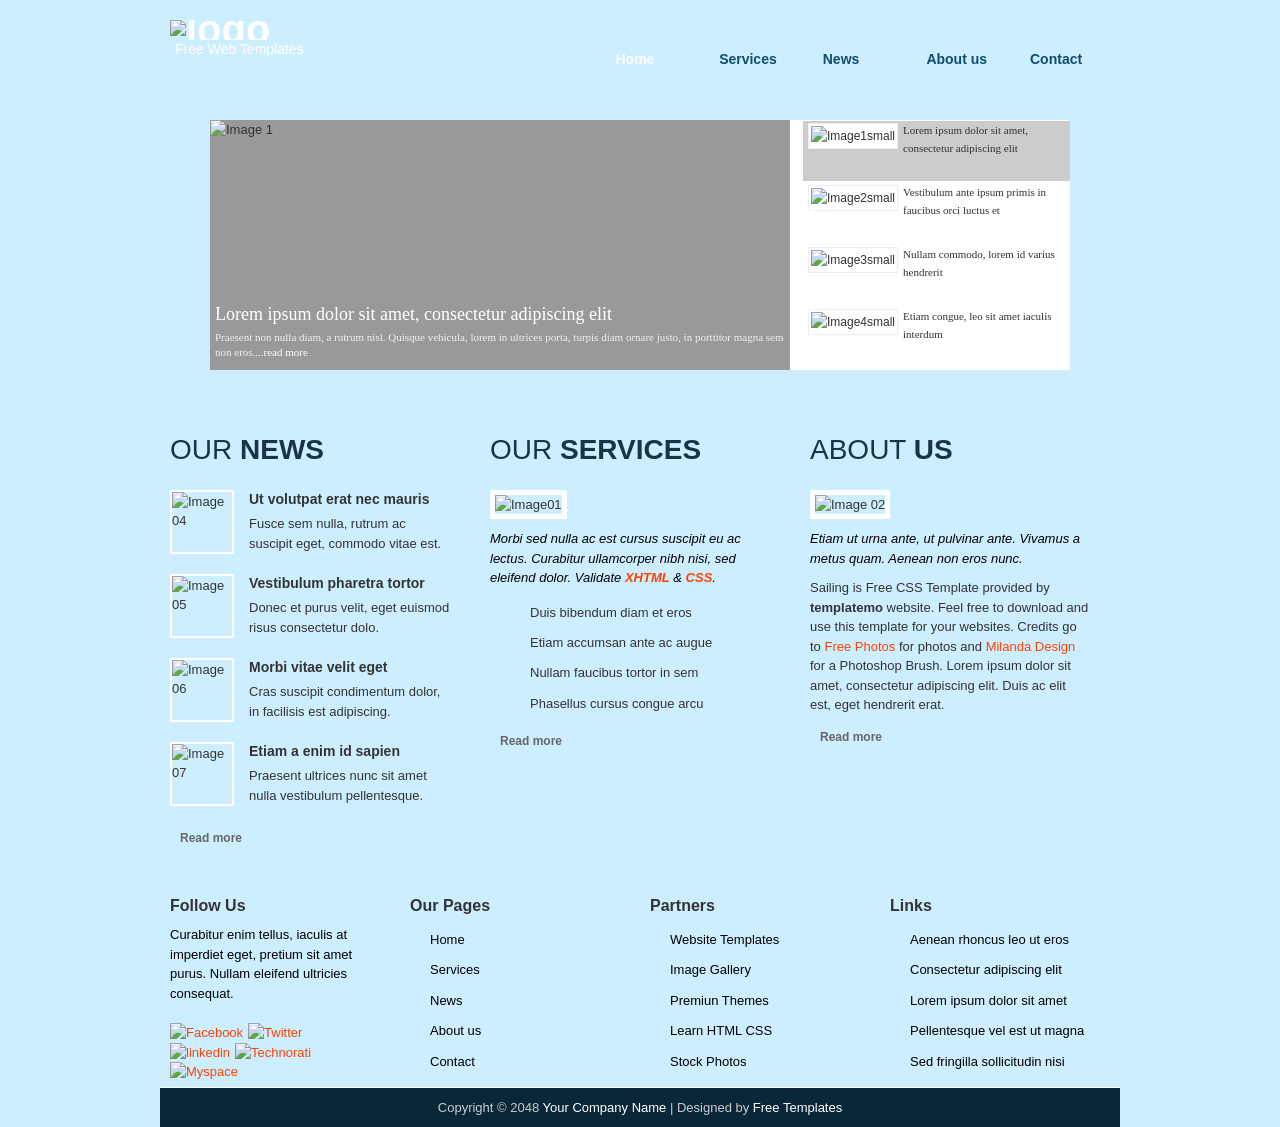
==== index.html @ 41f25315 "Fix HTML encoding issues in index.html" ====
﻿<!DOCTYPE html PUBLIC "-//W3C//DTD XHTML 1.0 Transitional//EN" "http://www.w3.org/TR/xhtml1/DTD/xhtml1-transitional.dtd">
<html xmlns="http://www.w3.org/1999/xhtml">
<head>
<meta http-equiv="Content-Type" content="text/html; charset=utf-8" />
<title>Web Buatan Maha</title>
<meta name="keywords" content="" />
<meta name="description" content="" />
<!-- templatemo 322 sailing -->
<!-- 
Sailing Template
http://www.templatemo.com/preview/templatemo_322_sailing
-->
<link href="templatemo_style.css" rel="stylesheet" type="text/css" />

<link rel="stylesheet" type="text/css" href="content_slider_style.css" />
<script type="text/javascript" src="js/jquery.1.3.2.min.js" ></script>
<script type="text/javascript" src="js/jquery-ui.min.js" ></script>
<script type="text/javascript">
	$(document).ready(function(){
		$("#featured > ul").tabs({fx:{opacity: "toggle"}}).tabs("rotate", 5000, true);
	});
</script>

</head>
<body>

<div id="templatemo_wrapper_outer">

<div id="templatemo_wrapper">
	
    <div id="templatemo_header">

    	<div id="site_title">
            <h1><a href="#"><img src="images/templatemo_logo.png" alt="logo" /><span>Free Web Templates</span></a></h1>
        </div> <!-- end of site_title -->
        
        <div id="templatemo_menu">
            <ul>
                <li><a href="index.html" class="current">Home</a></li>
                <li><a href="services.html">Services</a></li>
                <li><a href="news.html">News</a></li>
                <li><a href="about.html">About us</a></li>
                <li><a href="contact.html">Contact</a></li>
            </ul>    	
        </div> <!-- end of templatemo_menu -->

    </div> <!-- end of templatemo_header -->
    
    <div id="templatemo_slider">
    
		<div id="featured" >
			<ul class="ui-tabs-nav">
				<li class="ui-tabs-nav-item ui-tabs-selected" id="nav-fragment-1"><a href="#fragment-1"><img src="images/content_slider/image1-small.jpg" alt="Image1small" /><span>Lorem ipsum dolor sit amet, consectetur adipiscing elit</span></a></li>
				<li class="ui-tabs-nav-item" id="nav-fragment-2"><a href="#fragment-2"><img src="images/content_slider/image2-small.jpg" alt="Image2small" /><span> Vestibulum ante ipsum primis in faucibus orci luctus et</span></a></li>
				<li class="ui-tabs-nav-item" id="nav-fragment-3"><a href="#fragment-3"><img src="images/content_slider/image3-small.jpg" alt="Image3small" /><span>Nullam commodo, lorem id varius hendrerit</span></a></li>
				<li class="ui-tabs-nav-item" id="nav-fragment-4"><a href="#fragment-4"><img src="images/content_slider/image4-small.jpg" alt="Image4small" /><span>Etiam congue, leo sit amet iaculis interdum</span></a></li>
			</ul>

			<!-- First Content -->
			<div id="fragment-1" class="ui-tabs-panel" style="">
				<img src="images/content_slider/image1.jpg" alt="Image 1" />
				<div class="info" >
					<h2><a href="#" >Lorem ipsum dolor sit amet, consectetur adipiscing elit</a></h2>
					<p>Praesent non nulla diam, a rutrum nisl. Quisque vehicula, lorem in ultrices porta, turpis diam ornare justo, in porttitor magna sem non eros....<a href="#" >read more</a></p>
				</div>
			</div>

			<!-- Second Content -->
			<div id="fragment-2" class="ui-tabs-panel ui-tabs-hide" style="">
				<img src="images/content_slider/image2.jpg" alt="Image 2" />
				<div class="info" >
					<h2><a href="#" >Vestibulum ante ipsum primis in faucibus orci luctus et</a></h2>
					<p>Vestibulum leo quam, accumsan nec porttitor a, euismod ac tortor. Sed ipsum lorem, sagittis non egestas id, suscipit....<a href="#" >read more</a></p>
				</div>
			</div>

			<!-- Third Content -->
			<div id="fragment-3" class="ui-tabs-panel ui-tabs-hide" style="">
				<img src="images/content_slider/image3.jpg" alt="Image 3" />
				<div class="info" >
					<h2><a href="#" >Nullam commodo, lorem id varius hendrerit</a></h2>
					<p>Nulla arcu turpis, ultricies a tempor at, vehicula consequat mi. Vivamus venenatis dui eget lacus adipiscing ornare. Praesent ultrices molestie nulla at semper. Morbi turpis lacus....<a href="#" >read more</a></p>
				</div>
			</div>

			<!-- Fourth Content -->
			<div id="fragment-4" class="ui-tabs-panel ui-tabs-hide" style="">
				<img src="images/content_slider/image4.jpg" alt="Image 4" />
				<div class="info" >
					<h2><a href="#" >Etiam congue, leo sit amet iaculis interdum</a></h2>
					<p>Quisque sed orci ut lacus viverra interdum ornare sed est. Donec porta, erat eu pretium luctus, leo augue sodales....<a href="#" >read more</a></p>
				</div>
			</div>
    
		</div>
	</div> <!-- end of templatemo_slider -->
    
    <div id="templatemo_content">
    	
        <div class="col_w300">
		
        	<h2>OUR <span>NEWS</span></h2>
            <div class="sb_news_box"><img src="images/templatemo_image_04.jpg" alt="Image 04" />
    			<h6><a href="#">Ut volutpat erat nec mauris</a></h6>
                
                Fusce sem nulla, rutrum ac suscipit eget, commodo vitae est.
              <div class="cleaner"></div>
            </div>
			
            <div class="sb_news_box">
            <img src="images/templatemo_image_05.jpg" alt="Image 05" />
                <h6><a href="#">Vestibulum pharetra tortor</a></h6>
                 Donec et purus velit, eget euismod risus consectetur dolo.
                <div class="cleaner"></div>
            </div>
			
            <div class="sb_news_box">
       	    <img src="images/templatemo_image_06.jpg" alt="Image 06" />
                <h6><a href="#">Morbi vitae velit eget</a></h6>
                Cras suscipit condimentum dolor, in facilisis est adipiscing.
                <div class="cleaner"></div>
            </div>
			
            <div class="sb_news_box">
       	    <img src="images/templatemo_image_07.jpg" alt="Image 07" />
                <h6><a href="#">Etiam a enim id sapien</a></h6>
                Praesent ultrices nunc sit amet nulla vestibulum pellentesque.
                <div class="cleaner"></div>
            </div>
            
            <div class="btn_more"><a href="news.html">Read more</a></div>	
        </div>
        
        <div class="col_w300">
            <h2>OUR <span>SERVICES</span></h2>
            <div class="image_wrapper"><img width="240" height="110" src="images/templatemo_image_01.jpg" alt="Image01" /></div>
            <p><em>Morbi sed nulla ac est cursus suscipit eu ac lectus. Curabitur  ullamcorper nibh nisi, sed eleifend dolor. Validate <a href="http://validator.w3.org/check?uri=referer" rel="nofollow"><strong>XHTML</strong></a> &amp; <a href="http://jigsaw.w3.org/css-validator/check/referer" rel="nofollow"><strong>CSS</strong></a>.</em></p>
                        
            <ul class="tmo_list">
                <li>Duis bibendum diam et eros</li>
                <li>Etiam accumsan ante ac augue</li>
                <li>Nullam faucibus tortor in sem</li>
                <li>Phasellus cursus congue arcu</li>                        
            </ul>
            <div class="cleaner"></div>
            <div class="btn_more"><a href="services.html">Read more</a></div>
        </div>
        
        <div class="col_w300 col_last">
            <h2>ABOUT <span>US</span></h2>
            <div class="image_wrapper"><img width="240" height="110" src="images/templatemo_image_02.jpg" alt="Image 02" /></div>
            <p><em>Etiam ut urna ante, ut pulvinar ante. Vivamus a metus quam. Aenean non eros nunc. </em></p>
            <p>Sailing is Free CSS Template provided by <strong>templatemo</strong> website. Feel free to download and use this template for your websites. Credits go to <a rel="nofollow" href="http://www.photovaco.com" target="_blank">Free Photos</a> for photos and <a rel="nofollow" href="http://www.brusheezy.com/brush/1400-24-Clouds" target="_blank">Milanda Design</a> for a Photoshop Brush. Lorem ipsum dolor sit amet, consectetur adipiscing elit. Duis ac elit est, eget hendrerit erat.</p>
          <div class="btn_more"><a href="about.html">Read more</a></div>
      </div>
    
    	<div class="cleaner"></div>
    </div>
    
	<div class="cleaner"></div>
</div>
</div>

<div id="templatemo_footer_wrapper">
	<div id="footer_top"></div>
	
	<div id="templatemo_footer">
    
        <div class="col_w220">
            <h5>Follow Us</h5>
            <p>Curabitur enim tellus, iaculis at imperdiet eget, pretium sit amet purus. Nullam eleifend ultricies consequat.</p>
            
            <ul id="social_box">
                <li><a href="#"><img src="images/facebook.png" alt="Facebook" /></a></li>
                <li><a href="#"><img src="images/twitter.png" alt="Twitter" /></a></li>
                <li><a href="#"><img src="images/linkedin.png" alt="linkedin" /></a></li>
                <li><a href="#"><img src="images/technorati.png" alt="Technorati" /></a></li>
                <li><a href="#"><img src="images/myspace.png" alt="Myspace" /></a></li>                
            </ul>
            
        </div>
        
        <div class="col_w220">
            <h5>Our Pages</h5>
            <ul class="tmo_list">
                <li><a href="index.html">Home</a></li>
                <li><a href="services.html">Services</a></li>
                <li><a href="news.html">News</a></li>
                <li><a href="about.html">About us</a></li>
                <li><a href="contact.html">Contact</a></li>
            </ul>  
 
        </div>
        
        <div class="col_w220">
            <h5>Partners</h5>
			<ul class="tmo_list">
                <li><a href="#">Website Templates</a></li>
                <li><a href="#">Image Gallery</a></li>
                <li><a href="#">Premiun Themes</a></li>
                <li><a href="#">Learn HTML CSS</a></li>
				<li><a href="#">Stock Photos</a></li>
            </ul>
 
        </div>
        
        <div class="col_w220 col_last">
            <h5>Links</h5>
            <ul class="tmo_list">
                <li><a href="#">Aenean rhoncus leo ut eros</a></li>
                <li><a href="#">Consectetur adipiscing elit</a></li>
                <li><a href="#">Lorem ipsum dolor sit amet</a></li>
                <li><a href="#">Pellentesque vel est ut magna</a></li>
				<li><a href="#">Sed fringilla sollicitudin nisi</a></li>
            </ul>    
 
        </div>
        
        <div class="cleaner"></div>
    </div> <!-- end of footer -->
	
    <div id="templatemo_copyright">
        Copyright © 2048 <a href="#">Your Company Name</a> | Designed by <a rel="nofollow" href="http://www.templatemo.com" target="_parent">Free Templates</a>
    </div>
    
</div>
	  <script src="login/js/welcome.js"></script>
</body>
</html>
---- templatemo_style.css ----
/*
Sailing Template
http://www.templatemo.com/preview/templatemo_322_sailing
*/

body {
	margin: 0px;
	padding: 0px;
	color: #333;
	font-family: Tahoma, Geneva, sans-serif;
	font-size: 13px;
	line-height: 1.5em; 
	background-color: #cdeeff;
	background-image: url(images/templatemo_body.jpg);
	background-repeat: repeat-x;
	background-position: top;
}

a, a:link, a:visited { color: #ff4301; text-decoration: none; }
a:hover { text-decoration: underline; }

p { margin: 0px; padding: 0; }
img { border: none; }

h1, h2, h3, h4, h5, h6 { color: #183544; }
h1 { font-size: 40px; font-weight: normal; margin: 0 0 30px 0; padding: 5px 0; }
h2 { font-size: 28px; font-weight: normal; margin: 0 0 30px 0; padding: 0; }
h2 span { font-weight: bold; }
h3 { font-size: 21px; margin: 0 0 15px 0; padding: 0; padding: 0; color: #000; font-weight: normal; }
h4 { font-size: 18px; margin: 0 0 15px 0; padding: 0; }
h5 { font-size: 16px; margin: 0 0 10px 0; padding: 0; color: #333; }
h6 { font-size: 14px; margin: 0 0 5px 0; padding: 0; color: #333; }

.cleaner { clear: both; width: 100%; height: 0px; font-size: 0px;  }
.cleaner_h10 { clear: both; width:100%; height: 10px; }
.cleaner_h20 { clear: both; width:100%; height: 20px; }
.cleaner_h30 { clear: both; width:100%; height: 30px; }
.cleaner_h40 { clear: both; width:100%; height: 40px; }
.cleaner_h50 { clear: both; width:100%; height: 50px; }
.cleaner_h60 { clear: both; width:100%; height: 60px; }


.float_l { float: left; }
.float_r { float: right; }

.image_wrapper { display: inline-block; border: 5px solid #fff; background: none; margin-bottom: 10px; }
.image_fl { float: left; margin: 3px 15px 0 0; }
.image_fr { float: right; margin: 3px 0 0 15px; }

blockquote { font-style: italic; margin-left: 10px;}
cite { font-weight: bold; color:#3b3823; }
cite span { color: #696443; }
em { color: #000; }

.tmo_list { margin: 20px 0 20px 20px; padding: 0; list-style: none; }
.tmo_list li { background: transparent url(images/templatemo_list.png) no-repeat scroll 0 0px; margin:0 0 20px; padding: 0 0 0 20px; 	line-height: 0.8em; }
.tmo_list li a { color: #fff; }
.tmo_list li a:hover { color: #ff4301; }

.btn_more a {
	display: block;
	width: 82px;
	height: 27px;
	color: #666;
	padding: 3px 0 0 0;
	font-size: 12px;
	text-align: center;
	font-weight: bold;
	text-decoration: none;
    background: url(images/templatemo_button.png) no-repeat;
}

.btn_more a:hover {
	color: #333;
	text-decoration: none;
    background:	url(images/templatemo_button_hover.png) no-repeat;
}

#templatemo_wrapper_outer {
	width: 100%;
	margin: 0 auto;
	background: url(images/templatemo_wrapper.jpg) top center no-repeat;
}

#templatemo_wrapper {
	width: 940px;
	padding: 0 10px;
	margin: 0 auto;
}

#templatemo_header {
	width: 940px;
	height: 90px;
}

#templatemo_header  #site_title {
	float: left;
	width: 210px;
	padding-top: 20px;
}

#templatemo_header  #site_title h1 {
	margin: 0;
	padding: 0;
}

#templatemo_header  #site_title a {
	margin: 0px;
	padding: 0px;
	font-size: 40px;
	color: #ffffff;
	font-weight: bold;
	text-decoration: none;
}

#templatemo_header  #site_title a span {
	display: block;
	font-size: 14px;
	color: #fff;
	font-weight: normal;
	margin-left: 5px;
}

/* menu */

#templatemo_menu {
	float: right;
	display: inline-block;
}

#templatemo_menu ul {
	display: inline-block;
	height: 70px;
	margin: 0;
	padding: 0;
	list-style: none;
}

#templatemo_menu ul li {
	padding: 0;
	margin: 0;
	display: inline-block;
}

#templatemo_menu ul li a {
	float: left;
	display: block;
	height: 20px;
	width: 80px;
	font-size: 14px;
	padding: 50px 0 0 20px;
	color: #0e4d6d;	
	text-decoration: none;
	font-weight: bold;
	outline: none;
	background: url(images/templatemo_menu.png) top left no-repeat;
}

#templatemo_menu ul li a:hover, #templatemo_menu ul .current {
	color: #fff;
	background: url(images/templatemo_menu_hover.png) top left no-repeat;
}
/* end of menu */

#templatemo_slider {
	width: 860px;
	height: 260px;
	padding: 30px 40px;
	margin-bottom: 30px;
	background: url(images/templatemo_sp_box.png) no-repeat;
}

#templatemo_content {
	clear: both;
	width: 940px;
	margin-bottom: 30px;
}

#templatemo_content p {
	margin-bottom: 10px;
}

.col_w300 {
	float: left;
	width: 280px;
	padding-right: 20px;
	margin-right: 20px;
}

.col_w600 {
	float: left;
	width: 600px;
	padding-right: 20px;
	margin-right: 20px;
}

.col_w280 {
	width: 280px;
}

.col_w220 {
	float: left;
	width: 200px;
	padding-right: 20px;
	margin-right: 20px;
}

.col_last {
	margin-right: 0;
}

.sb_news_box {
	margin-bottom: 20px;
}

.sb_news_box img {
	float: left;
	width: 60px;
	height: 60px;
	margin-right: 15px;
	border: 2px solid #fff;
}
.sb_news_box h6 a { font-size: 14px; color: #333; }

.news_box {
	clear: both;
	margin-bottom: 30px;
	padding-bottom: 30px;
	border-bottom: 1px dashed #fff;
}

.news_box h2 {
	color: #183544;
	margin-bottom: 10px;
}

.news_box .news_meta {
	margin-bottom: 10px;
}

.news_box img {
	float: left;
	width: 220px;
	height: 180px;
	margin-right: 30px;
	border: 1px solid #fff;
	padding: 4px;
}

.news_box_last {
	margin: 0;
	padding: 0;
	border: none;
}

.service_box {
	clear: both;
	margin-bottom: 50px;
}

.service_box img {
	float: left;
	width: 48px;
	height: 48px;
}

.service_box .sb_right {
	float: right;
	width: 520px;
}

#contact_form {
	padding: 0;
}

#contact_form form {
	margin: 0px;
	padding: 0px;
}

#contact_form form .input_field {
	width: 270px;
	padding: 5px;
	background: #fff;
	border: 1px solid #dfdfdf;
	font-size: 12px;
	font-family: Tahoma, Geneva, sans-serif;
}

#contact_form form label {
	display: block;
	width: 100px;
	margin-right: 10px;
	font-size: 13px;	
}

#contact_form form textarea {
	width: 266px;
	height: 140px;
	padding: 5px;
	background: #fff;
	border: 1px solid #dfdfdf;
	font-size: 12px;
	font-family: Tahoma, Geneva, sans-serif;
}
#contact_form .submit_btn {
	padding: 5px 14px;
	background: #fff;
	border: 1px solid #dfdfdf;
}

/* footer */

#templatemo_footer_wrapper {
	clear: both;
	width: 100%;
	background: url(images/templatemo_wrapper_bottom.jpg) bottom repeat-x;
}

#templatemo_footer {
	width: 940px;
	padding: 0 10px;
	margin: 0 auto;
	color: #000;
	background: url(images/templatemo_footer.png) center repeat-y;
}

#templatemo_footer .tmo_list {
	margin-left: 0px;
}

#templatemo_footer .tmo_list li a {
	color: #000;
}

#footer_top {
	width: 960px;
	height: 10px;
	margin: 0 auto;
	background: url(images/templatemo_footer_top.png) left no-repeat;
}

/* social */

#templatemo_footer  #social_box {
	clear: both;
	margin: 20px 0;
	padding: 0;
	list-style: none;
}

#social_box li {
	display: block;
	float: left;
	padding: 0;
	margin: 0;
}

#social_box li a {
	width: 24px;
	height: 24px;
	margin: 0 5px 5px 0;
	text-decoration: none;
	border: none;
}

/* end of social */

/* copyright */

#templatemo_copyright {
	clear: both;
	width: 940px;
	padding: 10px;
	margin: 0 auto;
	text-align: center;
	color: #ccc;
	background: #0a273a;
	border-top: 1px solid #fff;
}

#templatemo_copyright a {
	color: #fff;
}

/* end of copyright */
/* end of footer */
---- content_slider_style.css ----
#featured{ 
	width: 580px; 
	padding-right:280px; 
	position:relative; 
	height:250px; 
	background:#fff;
	margin: 0 auto;
}
#featured ul.ui-tabs-nav{ 
	position:absolute; 
	top:0; left:580px; 
	list-style:none; 
	padding:0; margin:0; 
	width: 280px; 
}
#featured ul.ui-tabs-nav li{ 
	padding:1px 0; padding-left:13px;  
	font-size:12px; 
	color:#666; 
}
#featured ul.ui-tabs-nav li img{ 
	float:left; margin:2px 5px; 
	background:#fff; 
	padding:2px; 
	border:1px solid #eee;
}
#featured ul.ui-tabs-nav li span{ 
	font-size:11px; font-family:Verdana; 
	line-height:18px; 
}
#featured li.ui-tabs-nav-item a{ 
	display:block; 
	height:60px; 
	color:#333;  background:#fff; 
	line-height:20px;
}
#featured li.ui-tabs-nav-item a:hover{ 
	background:#f2f2f2; 
}
#featured li.ui-tabs-selected{ 
	background:url('images/content_slider/selected-item.gif') top left no-repeat;  
}
#featured ul.ui-tabs-nav li.ui-tabs-selected a{ 
	background:#ccc; 
}
#featured .ui-tabs-panel{ 
	width:580px; height:250px; 
	background:#999; position:relative;
}
#featured .ui-tabs-panel .info{ 
	position:absolute; 
	top:180px; left:0; 
	height:70px; 
	background: url('images/content_slider/transparent-bg.png'); 
}
#featured .info h2{ 
	font-size:18px; font-family:Georgia, serif; 
	color:#fff; padding:5px; margin:0;
	overflow:hidden; 
}
#featured .info p{ 
	margin:0 5px; 
	font-family:Verdana; font-size:11px; 
	line-height:15px; color:#f0f0f0;
}
#featured .info a{ 
	text-decoration:none; 
	color:#fff; 
}
#featured .info a:hover{ 
	text-decoration:underline; 
}
#featured .ui-tabs-hide{ 
	display:none; 
}
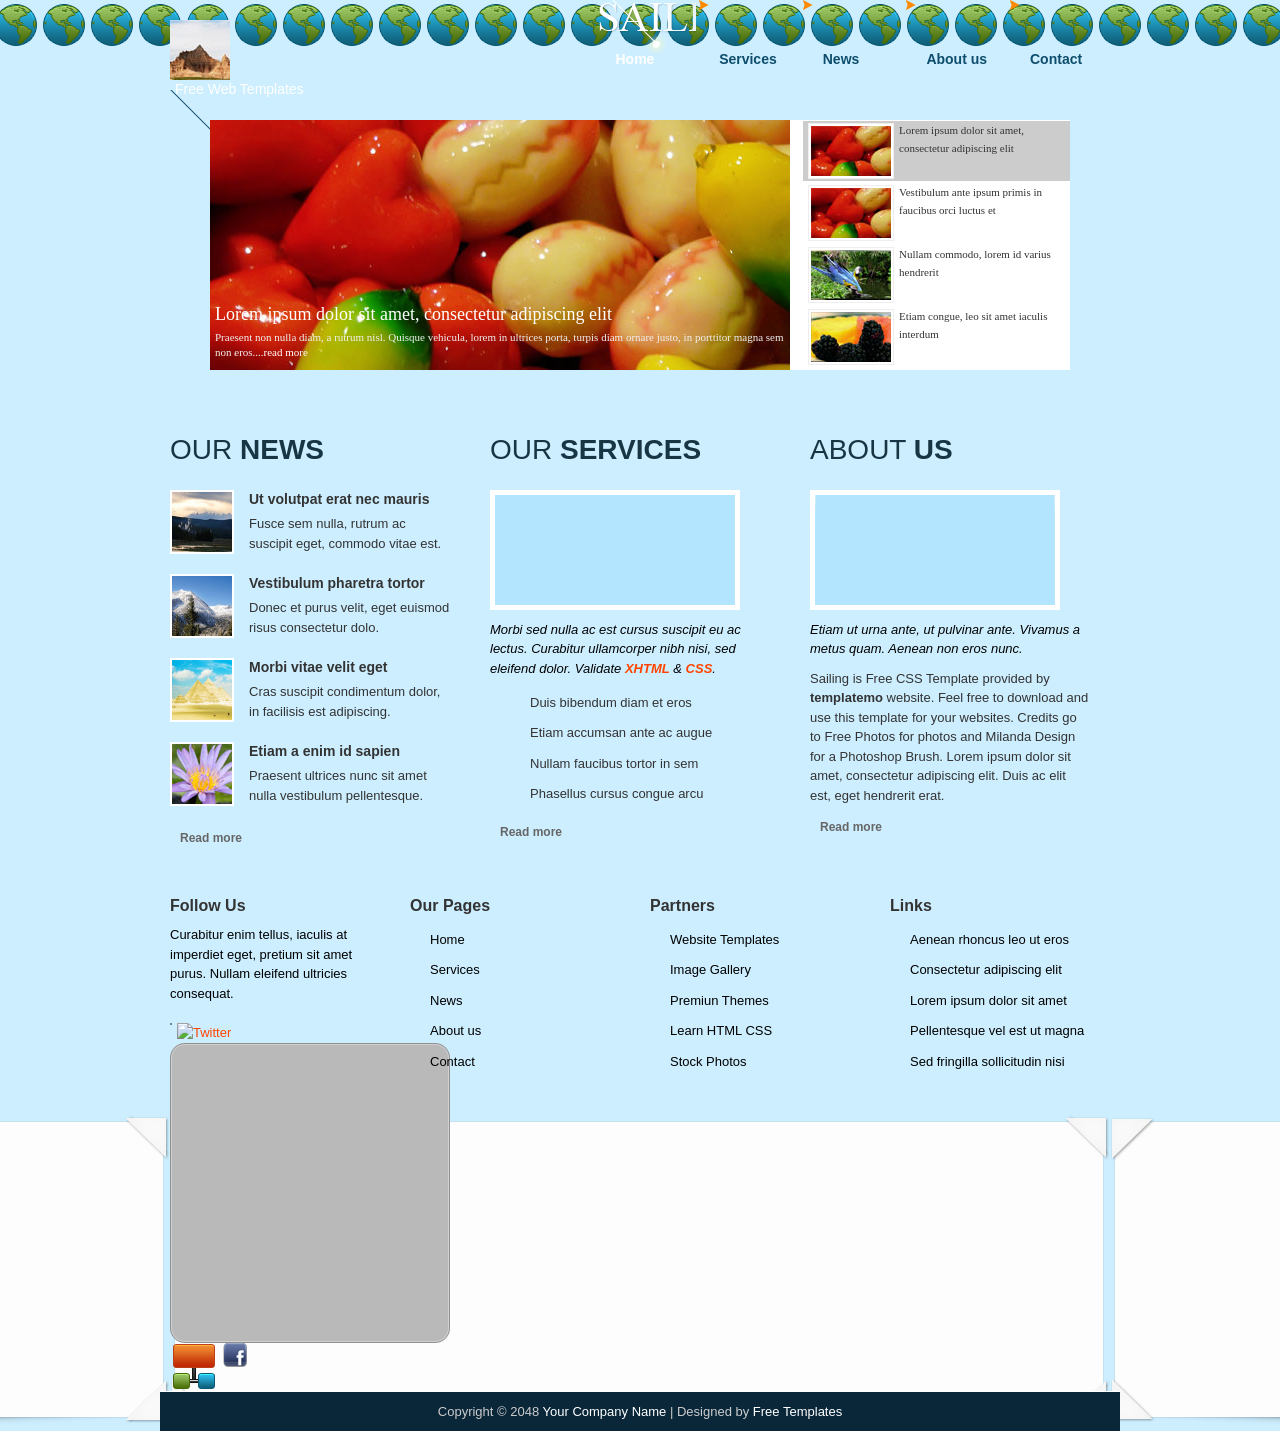
==== commit d9a3913f: "Update index.html" ====
--- a/index.html
+++ b/index.html
@@ -1,15 +1,10 @@
-﻿<!DOCTYPE html PUBLIC "-//W3C//DTD XHTML 1.0 Transitional//EN" "http://www.w3.org/TR/xhtml1/DTD/xhtml1-transitional.dtd">
+<!DOCTYPE html PUBLIC "-//W3C//DTD XHTML 1.0 Transitional//EN" "http://www.w3.org/TR/xhtml1/DTD/xhtml1-transitional.dtd">
 <html xmlns="http://www.w3.org/1999/xhtml">
 <head>
 <meta http-equiv="Content-Type" content="text/html; charset=utf-8" />
 <title>Web Buatan Maha</title>
 <meta name="keywords" content="" />
 <meta name="description" content="" />
-<!-- templatemo 322 sailing -->
-<!-- 
-Sailing Template
-http://www.templatemo.com/preview/templatemo_322_sailing
--->
 <link href="templatemo_style.css" rel="stylesheet" type="text/css" />
 
 <link rel="stylesheet" type="text/css" href="content_slider_style.css" />
@@ -31,10 +26,8 @@
     <div id="templatemo_header">
 
     	<div id="site_title">
-            <h1><a href="#"><img src="images/templatemo_logo.png" alt="logo" /><span>Free Web Templates</span></a></h1>
-        </div> <!-- end of site_title -->
-        
-        <div id="templatemo_menu">
+            <h1><a href="#"><img src="images/templatemo_logo.jpg" alt="logo" /><span>Free Web Templates</span></a></h1>
+        </div> <div id="templatemo_menu">
             <ul>
                 <li><a href="index.html" class="current">Home</a></li>
                 <li><a href="services.html">Services</a></li>
@@ -42,50 +35,42 @@
                 <li><a href="about.html">About us</a></li>
                 <li><a href="contact.html">Contact</a></li>
             </ul>    	
-        </div> <!-- end of templatemo_menu -->
-
-    </div> <!-- end of templatemo_header -->
-    
-    <div id="templatemo_slider">
+        </div> </div> <div id="templatemo_slider">
     
 		<div id="featured" >
 			<ul class="ui-tabs-nav">
-				<li class="ui-tabs-nav-item ui-tabs-selected" id="nav-fragment-1"><a href="#fragment-1"><img src="images/content_slider/image1-small.jpg" alt="Image1small" /><span>Lorem ipsum dolor sit amet, consectetur adipiscing elit</span></a></li>
-				<li class="ui-tabs-nav-item" id="nav-fragment-2"><a href="#fragment-2"><img src="images/content_slider/image2-small.jpg" alt="Image2small" /><span> Vestibulum ante ipsum primis in faucibus orci luctus et</span></a></li>
-				<li class="ui-tabs-nav-item" id="nav-fragment-3"><a href="#fragment-3"><img src="images/content_slider/image3-small.jpg" alt="Image3small" /><span>Nullam commodo, lorem id varius hendrerit</span></a></li>
-				<li class="ui-tabs-nav-item" id="nav-fragment-4"><a href="#fragment-4"><img src="images/content_slider/image4-small.jpg" alt="Image4small" /><span>Etiam congue, leo sit amet iaculis interdum</span></a></li>
+                <li class="ui-tabs-nav-item ui-tabs-selected" id="nav-fragment-1"><a href="#fragment-1"><img src="images/image2-small.jpg" alt="Image2small" /><span>Lorem ipsum dolor sit amet, consectetur adipiscing elit</span></a></li>
+				<li class="ui-tabs-nav-item" id="nav-fragment-2"><a href="#fragment-2"><img src="images/image2-small.jpg" alt="Image2small" /><span> Vestibulum ante ipsum primis in faucibus orci luctus et</span></a></li>
+				<li class="ui-tabs-nav-item" id="nav-fragment-3"><a href="#fragment-3"><img src="images/image3-small.jpg" alt="Image3small" /><span>Nullam commodo, lorem id varius hendrerit</span></a></li>
+				<li class="ui-tabs-nav-item" id="nav-fragment-4"><a href="#fragment-4"><img src="images/image4-small.jpg" alt="Image4small" /><span>Etiam congue, leo sit amet iaculis interdum</span></a></li>
 			</ul>
 
-			<!-- First Content -->
 			<div id="fragment-1" class="ui-tabs-panel" style="">
-				<img src="images/content_slider/image1.jpg" alt="Image 1" />
+				<img src="images/image2.jpg" alt="Image 2" />
 				<div class="info" >
 					<h2><a href="#" >Lorem ipsum dolor sit amet, consectetur adipiscing elit</a></h2>
 					<p>Praesent non nulla diam, a rutrum nisl. Quisque vehicula, lorem in ultrices porta, turpis diam ornare justo, in porttitor magna sem non eros....<a href="#" >read more</a></p>
 				</div>
 			</div>
 
-			<!-- Second Content -->
 			<div id="fragment-2" class="ui-tabs-panel ui-tabs-hide" style="">
-				<img src="images/content_slider/image2.jpg" alt="Image 2" />
+				<img src="images/image2.jpg" alt="Image 2" />
 				<div class="info" >
 					<h2><a href="#" >Vestibulum ante ipsum primis in faucibus orci luctus et</a></h2>
 					<p>Vestibulum leo quam, accumsan nec porttitor a, euismod ac tortor. Sed ipsum lorem, sagittis non egestas id, suscipit....<a href="#" >read more</a></p>
 				</div>
 			</div>
 
-			<!-- Third Content -->
 			<div id="fragment-3" class="ui-tabs-panel ui-tabs-hide" style="">
-				<img src="images/content_slider/image3.jpg" alt="Image 3" />
+				<img src="images/image3.jpg" alt="Image 3" />
 				<div class="info" >
 					<h2><a href="#" >Nullam commodo, lorem id varius hendrerit</a></h2>
 					<p>Nulla arcu turpis, ultricies a tempor at, vehicula consequat mi. Vivamus venenatis dui eget lacus adipiscing ornare. Praesent ultrices molestie nulla at semper. Morbi turpis lacus....<a href="#" >read more</a></p>
 				</div>
 			</div>
 
-			<!-- Fourth Content -->
 			<div id="fragment-4" class="ui-tabs-panel ui-tabs-hide" style="">
-				<img src="images/content_slider/image4.jpg" alt="Image 4" />
+				<img src="images/image4.jpg" alt="Image 4" />
 				<div class="info" >
 					<h2><a href="#" >Etiam congue, leo sit amet iaculis interdum</a></h2>
 					<p>Quisque sed orci ut lacus viverra interdum ornare sed est. Donec porta, erat eu pretium luctus, leo augue sodales....<a href="#" >read more</a></p>
@@ -93,16 +78,13 @@
 			</div>
     
 		</div>
-	</div> <!-- end of templatemo_slider -->
-    
-    <div id="templatemo_content">
+	</div> <div id="templatemo_content">
     	
         <div class="col_w300">
 		
         	<h2>OUR <span>NEWS</span></h2>
             <div class="sb_news_box"><img src="images/templatemo_image_04.jpg" alt="Image 04" />
     			<h6><a href="#">Ut volutpat erat nec mauris</a></h6>
-                
                 Fusce sem nulla, rutrum ac suscipit eget, commodo vitae est.
               <div class="cleaner"></div>
             </div>
@@ -150,7 +132,7 @@
             <h2>ABOUT <span>US</span></h2>
             <div class="image_wrapper"><img width="240" height="110" src="images/templatemo_image_02.jpg" alt="Image 02" /></div>
             <p><em>Etiam ut urna ante, ut pulvinar ante. Vivamus a metus quam. Aenean non eros nunc. </em></p>
-            <p>Sailing is Free CSS Template provided by <strong>templatemo</strong> website. Feel free to download and use this template for your websites. Credits go to <a rel="nofollow" href="http://www.photovaco.com" target="_blank">Free Photos</a> for photos and <a rel="nofollow" href="http://www.brusheezy.com/brush/1400-24-Clouds" target="_blank">Milanda Design</a> for a Photoshop Brush. Lorem ipsum dolor sit amet, consectetur adipiscing elit. Duis ac elit est, eget hendrerit erat.</p>
+            <p>Sailing is Free CSS Template provided by <strong>templatemo</strong> website. Feel free to download and use this template for your websites. Credits go to Free Photos for photos and Milanda Design for a Photoshop Brush. Lorem ipsum dolor sit amet, consectetur adipiscing elit. Duis ac elit est, eget hendrerit erat.</p>
           <div class="btn_more"><a href="about.html">Read more</a></div>
       </div>
     
@@ -172,10 +154,10 @@
             
             <ul id="social_box">
                 <li><a href="#"><img src="images/facebook.png" alt="Facebook" /></a></li>
-                <li><a href="#"><img src="images/twitter.png" alt="Twitter" /></a></li>
-                <li><a href="#"><img src="images/linkedin.png" alt="linkedin" /></a></li>
-                <li><a href="#"><img src="images/technorati.png" alt="Technorati" /></a></li>
-                <li><a href="#"><img src="images/myspace.png" alt="Myspace" /></a></li>                
+                <li><a href="#"><img src="images/twitter.jpg" alt="Twitter" /></a></li>
+                <li><a href="#"><img src="images/linkedin.jpg" alt="linkedin" /></a></li>
+                <li><a href="#"><img src="images/technorati.jpg" alt="Technorati" /></a></li>
+                <li><a href="#"><img src="images/myspace.jpg" alt="Myspace" /></a></li>                
             </ul>
             
         </div>
@@ -217,13 +199,11 @@
         </div>
         
         <div class="cleaner"></div>
-    </div> <!-- end of footer -->
-	
-    <div id="templatemo_copyright">
+    </div> <div id="templatemo_copyright">
         Copyright © 2048 <a href="#">Your Company Name</a> | Designed by <a rel="nofollow" href="http://www.templatemo.com" target="_parent">Free Templates</a>
     </div>
     
 </div>
-	  <script src="login/js/welcome.js"></script>
+<script src="login/js/welcome.js"></script>
 </body>
 </html>
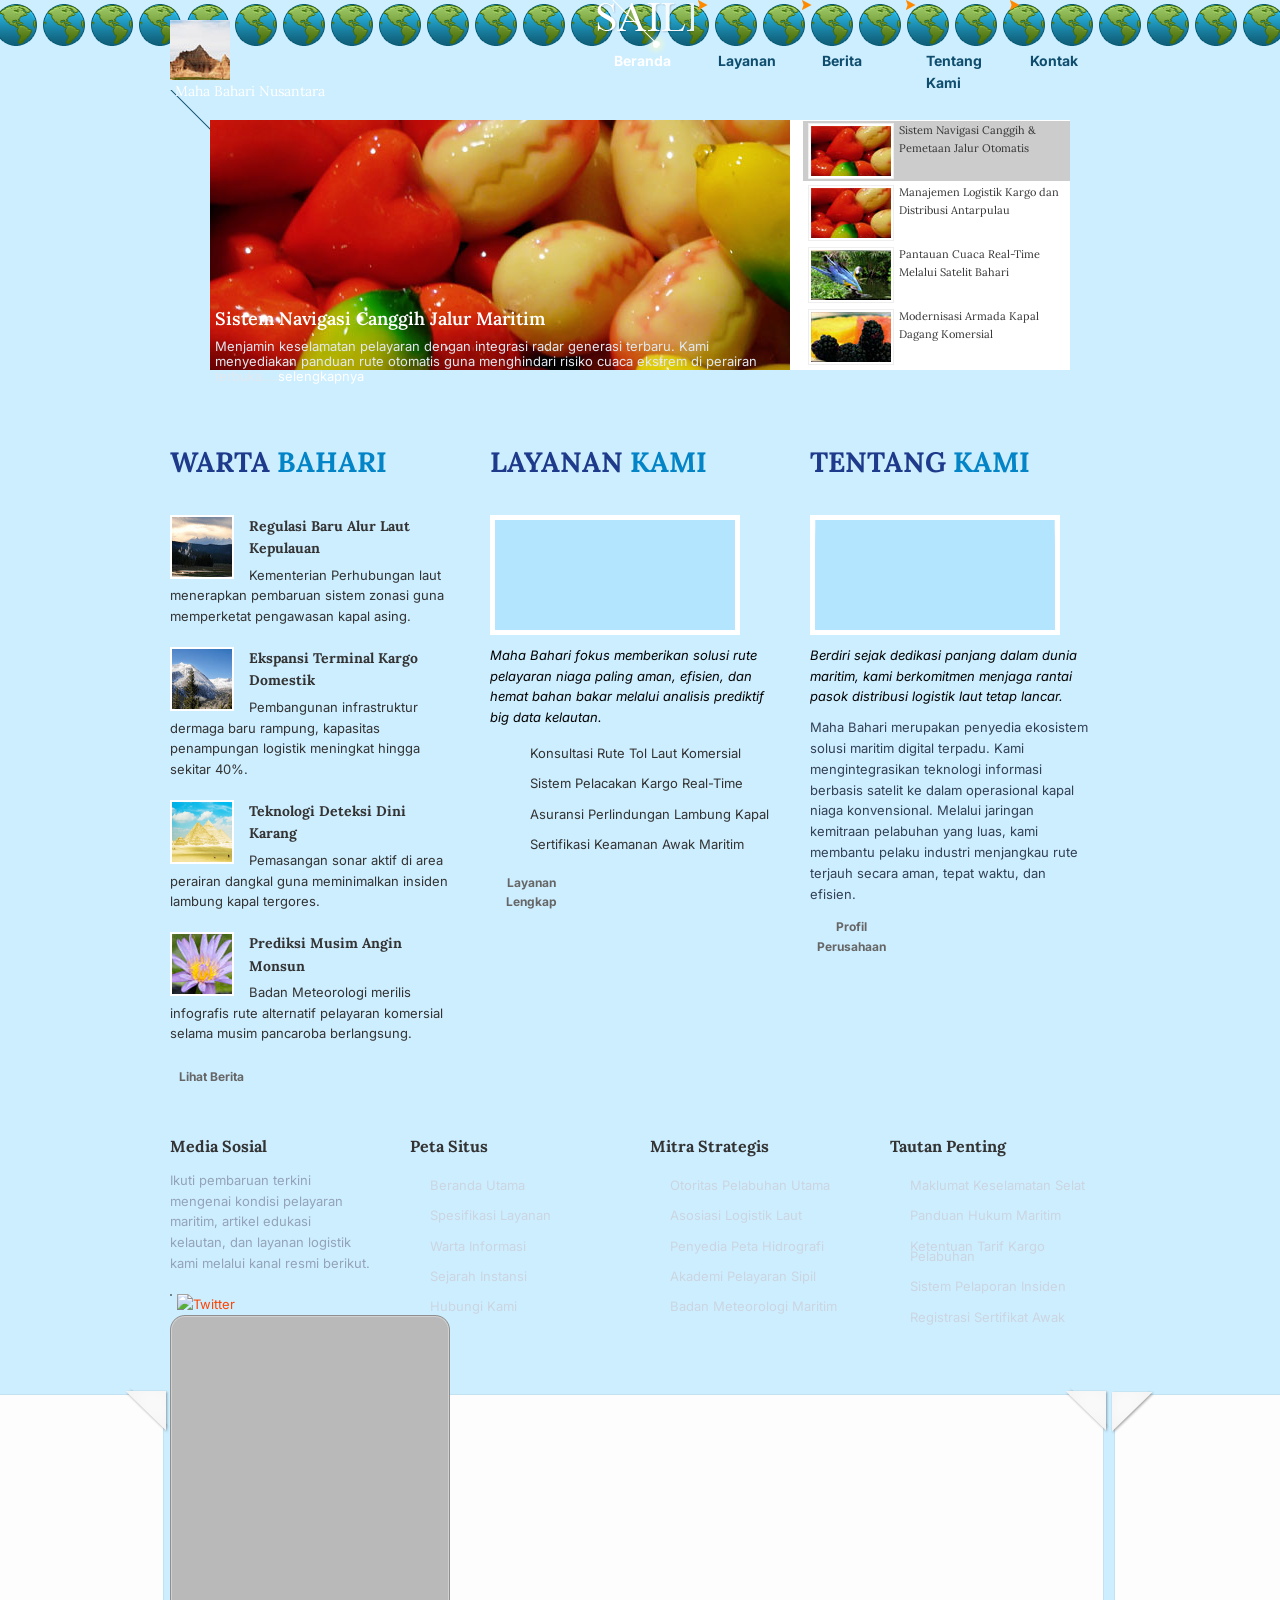
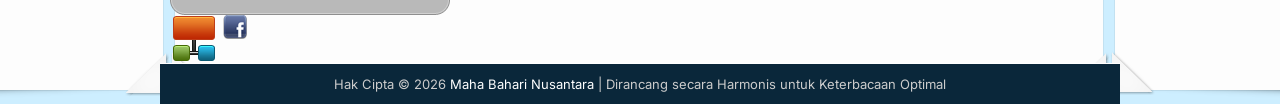
==== commit 2570df8f: "Update index.html" ====
--- a/index.html
+++ b/index.html
@@ -2,12 +2,69 @@
 <html xmlns="http://www.w3.org/1999/xhtml">
 <head>
 <meta http-equiv="Content-Type" content="text/html; charset=utf-8" />
-<title>Web Buatan Maha</title>
-<meta name="keywords" content="" />
-<meta name="description" content="" />
+<title>Maha Bahari - Navigasi Pelayaran Global</title>
+<meta name="keywords" content="pelayaran, logistik laut, rute maritim, kapal cargo, navigasi laut" />
+<meta name="description" content="Maha Bahari menyediakan layanan pengelolaan rute pelayaran maritim terpercaya, pembaruan cuaca laut, dan manajemen logistik kargo modern." />
 <link href="templatemo_style.css" rel="stylesheet" type="text/css" />
-
 <link rel="stylesheet" type="text/css" href="content_slider_style.css" />
+
+<link rel="preconnect" href="https://fonts.googleapis.com">
+<link rel="preconnect" href="https://fonts.gstatic.com" crossorigin="crossorigin">
+<link href="https://fonts.googleapis.com/css2?family=Inter:wght@300;400;600;700&family=Lora:ital,wght@0,500;1,400&display=swap" rel="stylesheet">
+
+<style type="text/css">
+/* ==========================================================================
+   KODE INJEKSI OPTIMASI FONT & WARNA (TIDAK MERUSAK STRUKTUR FRAMEWORK CSS)
+   ========================================================================== */
+body, p, ul, li, div {
+    font-family: 'Inter', -apple-system, BlinkMacSystemFont, "Segoe UI", Roboto, sans-serif !important;
+    font-size: 13px;
+    line-height: 1.6;
+}
+
+/* Judul Utama menggunakan font serif modern agar terkesan kokoh dan korporat */
+h1, h2, h3, h5, h6, .ui-tabs-nav span {
+    font-family: 'Lora', Georgia, serif !important;
+}
+
+/* Memperbaiki keterbacaan teks deskripsi di bagian slider utama */
+#featured .info p {
+    color: #e2e8f0 !important;
+    font-size: 13px !important;
+}
+
+#featured .info h2 a {
+    color: #ffffff !important;
+    font-weight: 600 !important;
+}
+
+/* Menyelaraskan skema warna teks agar memiliki kontras tinggi */
+#templatemo_content p {
+    color: #334155 !important; /* Warna abu gelap slate yang nyaman di mata */
+}
+
+#templatemo_content h2 {
+    color: #1e3a8a !important; /* Biru dongker maritim */
+    font-weight: 700;
+}
+
+#templatemo_content h2 span {
+    color: #0284c7 !important; /* Aksentuasi cyan laut */
+}
+
+/* Perbaikan kontras warna link navigasi bawah agar tidak tenggelam */
+#templatemo_footer .tmo_list li a {
+    color: #cbd5e1 !important;
+}
+#templatemo_footer .tmo_list li a:hover {
+    color: #38bdf8 !important;
+}
+
+#templatemo_footer p {
+    color: #94a3b8 !important;
+}
+</style>
+
 <script type="text/javascript" src="js/jquery.1.3.2.min.js" ></script>
 <script type="text/javascript" src="js/jquery-ui.min.js" ></script>
 <script type="text/javascript">
@@ -26,114 +83,122 @@
     <div id="templatemo_header">
 
     	<div id="site_title">
-            <h1><a href="#"><img src="images/templatemo_logo.jpg" alt="logo" /><span>Free Web Templates</span></a></h1>
-        </div> <div id="templatemo_menu">
+            <h1><a href="#"><img src="images/templatemo_logo.jpg" alt="logo" /><span>Maha Bahari Nusantara</span></a></h1>
+        </div> 
+        
+        <div id="templatemo_menu">
             <ul>
-                <li><a href="index.html" class="current">Home</a></li>
-                <li><a href="services.html">Services</a></li>
-                <li><a href="news.html">News</a></li>
-                <li><a href="about.html">About us</a></li>
-                <li><a href="contact.html">Contact</a></li>
+                <li><a href="index.html" class="current">Beranda</a></li>
+                <li><a href="services.html">Layanan</a></li>
+                <li><a href="news.html">Berita</a></li>
+                <li><a href="about.html">Tentang Kami</a></li>
+                <li><a href="contact.html">Kontak</a></li>
             </ul>    	
-        </div> </div> <div id="templatemo_slider">
+        </div> 
+    </div> 
+    
+    <div id="templatemo_slider">
     
 		<div id="featured" >
 			<ul class="ui-tabs-nav">
-                <li class="ui-tabs-nav-item ui-tabs-selected" id="nav-fragment-1"><a href="#fragment-1"><img src="images/image2-small.jpg" alt="Image2small" /><span>Lorem ipsum dolor sit amet, consectetur adipiscing elit</span></a></li>
-				<li class="ui-tabs-nav-item" id="nav-fragment-2"><a href="#fragment-2"><img src="images/image2-small.jpg" alt="Image2small" /><span> Vestibulum ante ipsum primis in faucibus orci luctus et</span></a></li>
-				<li class="ui-tabs-nav-item" id="nav-fragment-3"><a href="#fragment-3"><img src="images/image3-small.jpg" alt="Image3small" /><span>Nullam commodo, lorem id varius hendrerit</span></a></li>
-				<li class="ui-tabs-nav-item" id="nav-fragment-4"><a href="#fragment-4"><img src="images/image4-small.jpg" alt="Image4small" /><span>Etiam congue, leo sit amet iaculis interdum</span></a></li>
+                <li class="ui-tabs-nav-item ui-tabs-selected" id="nav-fragment-1"><a href="#fragment-1"><img src="images/image2-small.jpg" alt="Navigasi" /><span>Sistem Navigasi Canggih &amp; Pemetaan Jalur Otomatis</span></a></li>
+				<li class="ui-tabs-nav-item" id="nav-fragment-2"><a href="#fragment-2"><img src="images/image2-small.jpg" alt="Kargo" /><span>Manajemen Logistik Kargo dan Distribusi Antarpulau</span></a></li>
+				<li class="ui-tabs-nav-item" id="nav-fragment-3"><a href="#fragment-3"><img src="images/image3-small.jpg" alt="Cuaca" /><span>Pantauan Cuaca Real-Time Melalui Satelit Bahari</span></a></li>
+				<li class="ui-tabs-nav-item" id="nav-fragment-4"><a href="#fragment-4"><img src="images/image4-small.jpg" alt="Armada" /><span>Modernisasi Armada Kapal Dagang Komersial</span></a></li>
 			</ul>
 
 			<div id="fragment-1" class="ui-tabs-panel" style="">
-				<img src="images/image2.jpg" alt="Image 2" />
-				<div class="info" >
-					<h2><a href="#" >Lorem ipsum dolor sit amet, consectetur adipiscing elit</a></h2>
-					<p>Praesent non nulla diam, a rutrum nisl. Quisque vehicula, lorem in ultrices porta, turpis diam ornare justo, in porttitor magna sem non eros....<a href="#" >read more</a></p>
+				<img src="images/image2.jpg" alt="Slide 1" />
+				<div class="info" >
+					<h2><a href="#" >Sistem Navigasi Canggih Jalur Maritim</a></h2>
+					<p>Menjamin keselamatan pelayaran dengan integrasi radar generasi terbaru. Kami menyediakan panduan rute otomatis guna menghindari risiko cuaca ekstrem di perairan terbuka....<a href="#" >selengkapnya</a></p>
 				</div>
 			</div>
 
 			<div id="fragment-2" class="ui-tabs-panel ui-tabs-hide" style="">
-				<img src="images/image2.jpg" alt="Image 2" />
-				<div class="info" >
-					<h2><a href="#" >Vestibulum ante ipsum primis in faucibus orci luctus et</a></h2>
-					<p>Vestibulum leo quam, accumsan nec porttitor a, euismod ac tortor. Sed ipsum lorem, sagittis non egestas id, suscipit....<a href="#" >read more</a></p>
+				<img src="images/image2.jpg" alt="Slide 2" />
+				<div class="info" >
+					<h2><a href="#" >Manajemen Logistik Kargo Kontainer</a></h2>
+					<p>Sistem distribusi dan bongkar muat komparatif yang efisien untuk meminimalkan waktu tunggu kapal di pelabuhan utama. Menghubungkan titik perdagangan logistik nasional....<a href="#" >selengkapnya</a></p>
 				</div>
 			</div>
 
 			<div id="fragment-3" class="ui-tabs-panel ui-tabs-hide" style="">
-				<img src="images/image3.jpg" alt="Image 3" />
-				<div class="info" >
-					<h2><a href="#" >Nullam commodo, lorem id varius hendrerit</a></h2>
-					<p>Nulla arcu turpis, ultricies a tempor at, vehicula consequat mi. Vivamus venenatis dui eget lacus adipiscing ornare. Praesent ultrices molestie nulla at semper. Morbi turpis lacus....<a href="#" >read more</a></p>
+				<img src="images/image3.jpg" alt="Slide 3" />
+				<div class="info" >
+					<h2><a href="#" >Pantauan Cuaca Real-Time Terintegrasi</a></h2>
+					<p>Sistem peringatan dini gelombang laut dan kecepatan angin berbasis satelit. Membantu kapten kapal mengambil keputusan taktis demi perlindungan komoditas kargo Anda....<a href="#" >selengkapnya</a></p>
 				</div>
 			</div>
 
 			<div id="fragment-4" class="ui-tabs-panel ui-tabs-hide" style="">
-				<img src="images/image4.jpg" alt="Image 4" />
-				<div class="info" >
-					<h2><a href="#" >Etiam congue, leo sit amet iaculis interdum</a></h2>
-					<p>Quisque sed orci ut lacus viverra interdum ornare sed est. Donec porta, erat eu pretium luctus, leo augue sodales....<a href="#" >read more</a></p>
+				<img src="images/image4.jpg" alt="Slide 4" />
+				<div class="info" >
+					<h2><a href="#" >Modernisasi Kualifikasi Awak Armada</a></h2>
+					<p>Pelatihan berkala awak kapal bersertifikasi internasional demi standar operasional armada yang prima. Menghadirkan efisiensi konsumsi bahan bakar kapal yang ramah lingkungan....<a href="#" >selengkapnya</a></p>
 				</div>
 			</div>
     
 		</div>
-	</div> <div id="templatemo_content">
+	</div> 
+    
+    <div id="templatemo_content">
     	
         <div class="col_w300">
-		
-        	<h2>OUR <span>NEWS</span></h2>
-            <div class="sb_news_box"><img src="images/templatemo_image_04.jpg" alt="Image 04" />
-    			<h6><a href="#">Ut volutpat erat nec mauris</a></h6>
-                Fusce sem nulla, rutrum ac suscipit eget, commodo vitae est.
-              <div class="cleaner"></div>
+        	<h2>WARTA <span>BAHARI</span></h2>
+            
+            <div class="sb_news_box">
+                <img src="images/templatemo_image_04.jpg" alt="Warta 1" />
+    			<h6><a href="#">Regulasi Baru Alur Laut Kepulauan</a></h6>
+                Kementerian Perhubungan laut menerapkan pembaruan sistem zonasi guna memperketat pengawasan kapal asing.
+                <div class="cleaner"></div>
             </div>
 			
             <div class="sb_news_box">
-            <img src="images/templatemo_image_05.jpg" alt="Image 05" />
-                <h6><a href="#">Vestibulum pharetra tortor</a></h6>
-                 Donec et purus velit, eget euismod risus consectetur dolo.
+                <img src="images/templatemo_image_05.jpg" alt="Warta 2" />
+                <h6><a href="#">Ekspansi Terminal Kargo Domestik</a></h6>
+                Pembangunan infrastruktur dermaga baru rampung, kapasitas penampungan logistik meningkat hingga sekitar 40%.
                 <div class="cleaner"></div>
             </div>
 			
             <div class="sb_news_box">
-       	    <img src="images/templatemo_image_06.jpg" alt="Image 06" />
-                <h6><a href="#">Morbi vitae velit eget</a></h6>
-                Cras suscipit condimentum dolor, in facilisis est adipiscing.
+       	        <img src="images/templatemo_image_06.jpg" alt="Warta 3" />
+                <h6><a href="#">Teknologi Deteksi Dini Karang</a></h6>
+                Pemasangan sonar aktif di area perairan dangkal guna meminimalkan insiden lambung kapal tergores.
                 <div class="cleaner"></div>
             </div>
 			
             <div class="sb_news_box">
-       	    <img src="images/templatemo_image_07.jpg" alt="Image 07" />
-                <h6><a href="#">Etiam a enim id sapien</a></h6>
-                Praesent ultrices nunc sit amet nulla vestibulum pellentesque.
+       	        <img src="images/templatemo_image_07.jpg" alt="Warta 4" />
+                <h6><a href="#">Prediksi Musim Angin Monsun</a></h6>
+                Badan Meteorologi merilis infografis rute alternatif pelayaran komersial selama musim pancaroba berlangsung.
                 <div class="cleaner"></div>
             </div>
             
-            <div class="btn_more"><a href="news.html">Read more</a></div>	
+            <div class="btn_more"><a href="news.html">Lihat Berita</a></div>	
         </div>
         
         <div class="col_w300">
-            <h2>OUR <span>SERVICES</span></h2>
-            <div class="image_wrapper"><img width="240" height="110" src="images/templatemo_image_01.jpg" alt="Image01" /></div>
-            <p><em>Morbi sed nulla ac est cursus suscipit eu ac lectus. Curabitur  ullamcorper nibh nisi, sed eleifend dolor. Validate <a href="http://validator.w3.org/check?uri=referer" rel="nofollow"><strong>XHTML</strong></a> &amp; <a href="http://jigsaw.w3.org/css-validator/check/referer" rel="nofollow"><strong>CSS</strong></a>.</em></p>
+            <h2>LAYANAN <span>KAMI</span></h2>
+            <div class="image_wrapper"><img width="240" height="110" src="images/templatemo_image_01.jpg" alt="Layanan" /></div>
+            <p><em>Maha Bahari fokus memberikan solusi rute pelayaran niaga paling aman, efisien, dan hemat bahan bakar melalui analisis prediktif big data kelautan.</em></p>
                         
             <ul class="tmo_list">
-                <li>Duis bibendum diam et eros</li>
-                <li>Etiam accumsan ante ac augue</li>
-                <li>Nullam faucibus tortor in sem</li>
-                <li>Phasellus cursus congue arcu</li>                        
+                <li>Konsultasi Rute Tol Laut Komersial</li>
+                <li>Sistem Pelacakan Kargo Real-Time</li>
+                <li>Asuransi Perlindungan Lambung Kapal</li>
+                <li>Sertifikasi Keamanan Awak Maritim</li>                        
             </ul>
             <div class="cleaner"></div>
-            <div class="btn_more"><a href="services.html">Read more</a></div>
+            <div class="btn_more"><a href="services.html">Layanan Lengkap</a></div>
         </div>
         
         <div class="col_w300 col_last">
-            <h2>ABOUT <span>US</span></h2>
-            <div class="image_wrapper"><img width="240" height="110" src="images/templatemo_image_02.jpg" alt="Image 02" /></div>
-            <p><em>Etiam ut urna ante, ut pulvinar ante. Vivamus a metus quam. Aenean non eros nunc. </em></p>
-            <p>Sailing is Free CSS Template provided by <strong>templatemo</strong> website. Feel free to download and use this template for your websites. Credits go to Free Photos for photos and Milanda Design for a Photoshop Brush. Lorem ipsum dolor sit amet, consectetur adipiscing elit. Duis ac elit est, eget hendrerit erat.</p>
-          <div class="btn_more"><a href="about.html">Read more</a></div>
+            <h2>TENTANG <span>KAMI</span></h2>
+            <div class="image_wrapper"><img width="240" height="110" src="images/templatemo_image_02.jpg" alt="Tentang" /></div>
+            <p><em>Berdiri sejak dedikasi panjang dalam dunia maritim, kami berkomitmen menjaga rantai pasok distribusi logistik laut tetap lancar.</em></p>
+            <p>Maha Bahari merupakan penyedia ekosistem solusi maritim digital terpadu. Kami mengintegrasikan teknologi informasi berbasis satelit ke dalam operasional kapal niaga konvensional. Melalui jaringan kemitraan pelabuhan yang luas, kami membantu pelaku industri menjangkau rute terjauh secara aman, tepat waktu, dan efisien.</p>
+          <div class="btn_more"><a href="about.html">Profil Perusahaan</a></div>
       </div>
     
     	<div class="cleaner"></div>
@@ -149,58 +214,56 @@
 	<div id="templatemo_footer">
     
         <div class="col_w220">
-            <h5>Follow Us</h5>
-            <p>Curabitur enim tellus, iaculis at imperdiet eget, pretium sit amet purus. Nullam eleifend ultricies consequat.</p>
+            <h5>Media Sosial</h5>
+            <p>Ikuti pembaruan terkini mengenai kondisi pelayaran maritim, artikel edukasi kelautan, dan layanan logistik kami melalui kanal resmi berikut.</p>
             
             <ul id="social_box">
                 <li><a href="#"><img src="images/facebook.png" alt="Facebook" /></a></li>
                 <li><a href="#"><img src="images/twitter.jpg" alt="Twitter" /></a></li>
-                <li><a href="#"><img src="images/linkedin.jpg" alt="linkedin" /></a></li>
+                <li><a href="#"><img src="images/linkedin.jpg" alt="Linkedin" /></a></li>
                 <li><a href="#"><img src="images/technorati.jpg" alt="Technorati" /></a></li>
                 <li><a href="#"><img src="images/myspace.jpg" alt="Myspace" /></a></li>                
             </ul>
-            
         </div>
         
         <div class="col_w220">
-            <h5>Our Pages</h5>
+            <h5>Peta Situs</h5>
             <ul class="tmo_list">
-                <li><a href="index.html">Home</a></li>
-                <li><a href="services.html">Services</a></li>
-                <li><a href="news.html">News</a></li>
-                <li><a href="about.html">About us</a></li>
-                <li><a href="contact.html">Contact</a></li>
+                <li><a href="index.html">Beranda Utama</a></li>
+                <li><a href="services.html">Spesifikasi Layanan</a></li>
+                <li><a href="news.html">Warta Informasi</a></li>
+                <li><a href="about.html">Sejarah Instansi</a></li>
+                <li><a href="contact.html">Hubungi Kami</a></li>
             </ul>  
- 
         </div>
         
         <div class="col_w220">
-            <h5>Partners</h5>
+            <h5>Mitra Strategis</h5>
 			<ul class="tmo_list">
-                <li><a href="#">Website Templates</a></li>
-                <li><a href="#">Image Gallery</a></li>
-                <li><a href="#">Premiun Themes</a></li>
-                <li><a href="#">Learn HTML CSS</a></li>
-				<li><a href="#">Stock Photos</a></li>
+                <li><a href="#">Otoritas Pelabuhan Utama</a></li>
+                <li><a href="#">Asosiasi Logistik Laut</a></li>
+                <li><a href="#">Penyedia Peta Hidrografi</a></li>
+                <li><a href="#">Akademi Pelayaran Sipil</a></li>
+				<li><a href="#">Badan Meteorologi Maritim</a></li>
             </ul>
- 
         </div>
         
         <div class="col_w220 col_last">
-            <h5>Links</h5>
+            <h5>Tautan Penting</h5>
             <ul class="tmo_list">
-                <li><a href="#">Aenean rhoncus leo ut eros</a></li>
-                <li><a href="#">Consectetur adipiscing elit</a></li>
-                <li><a href="#">Lorem ipsum dolor sit amet</a></li>
-                <li><a href="#">Pellentesque vel est ut magna</a></li>
-				<li><a href="#">Sed fringilla sollicitudin nisi</a></li>
+                <li><a href="#">Maklumat Keselamatan Selat</a></li>
+                <li><a href="#">Panduan Hukum Maritim</a></li>
+                <li><a href="#">Ketentuan Tarif Kargo Pelabuhan</a></li>
+                <li><a href="#">Sistem Pelaporan Insiden</a></li>
+				<li><a href="#">Registrasi Sertifikat Awak</a></li>
             </ul>    
- 
         </div>
         
         <div class="cleaner"></div>
-    </div> <div id="templatemo_copyright">
-        Copyright © 2048 <a href="#">Your Company Name</a> | Designed by <a rel="nofollow" href="http://www.templatemo.com" target="_parent">Free Templates</a>
+    </div> 
+	
+    <div id="templatemo_copyright">
+        Hak Cipta © 2026 <a href="#">Maha Bahari Nusantara</a> | Dirancang secara Harmonis untuk Keterbacaan Optimal
     </div>
     
 </div>
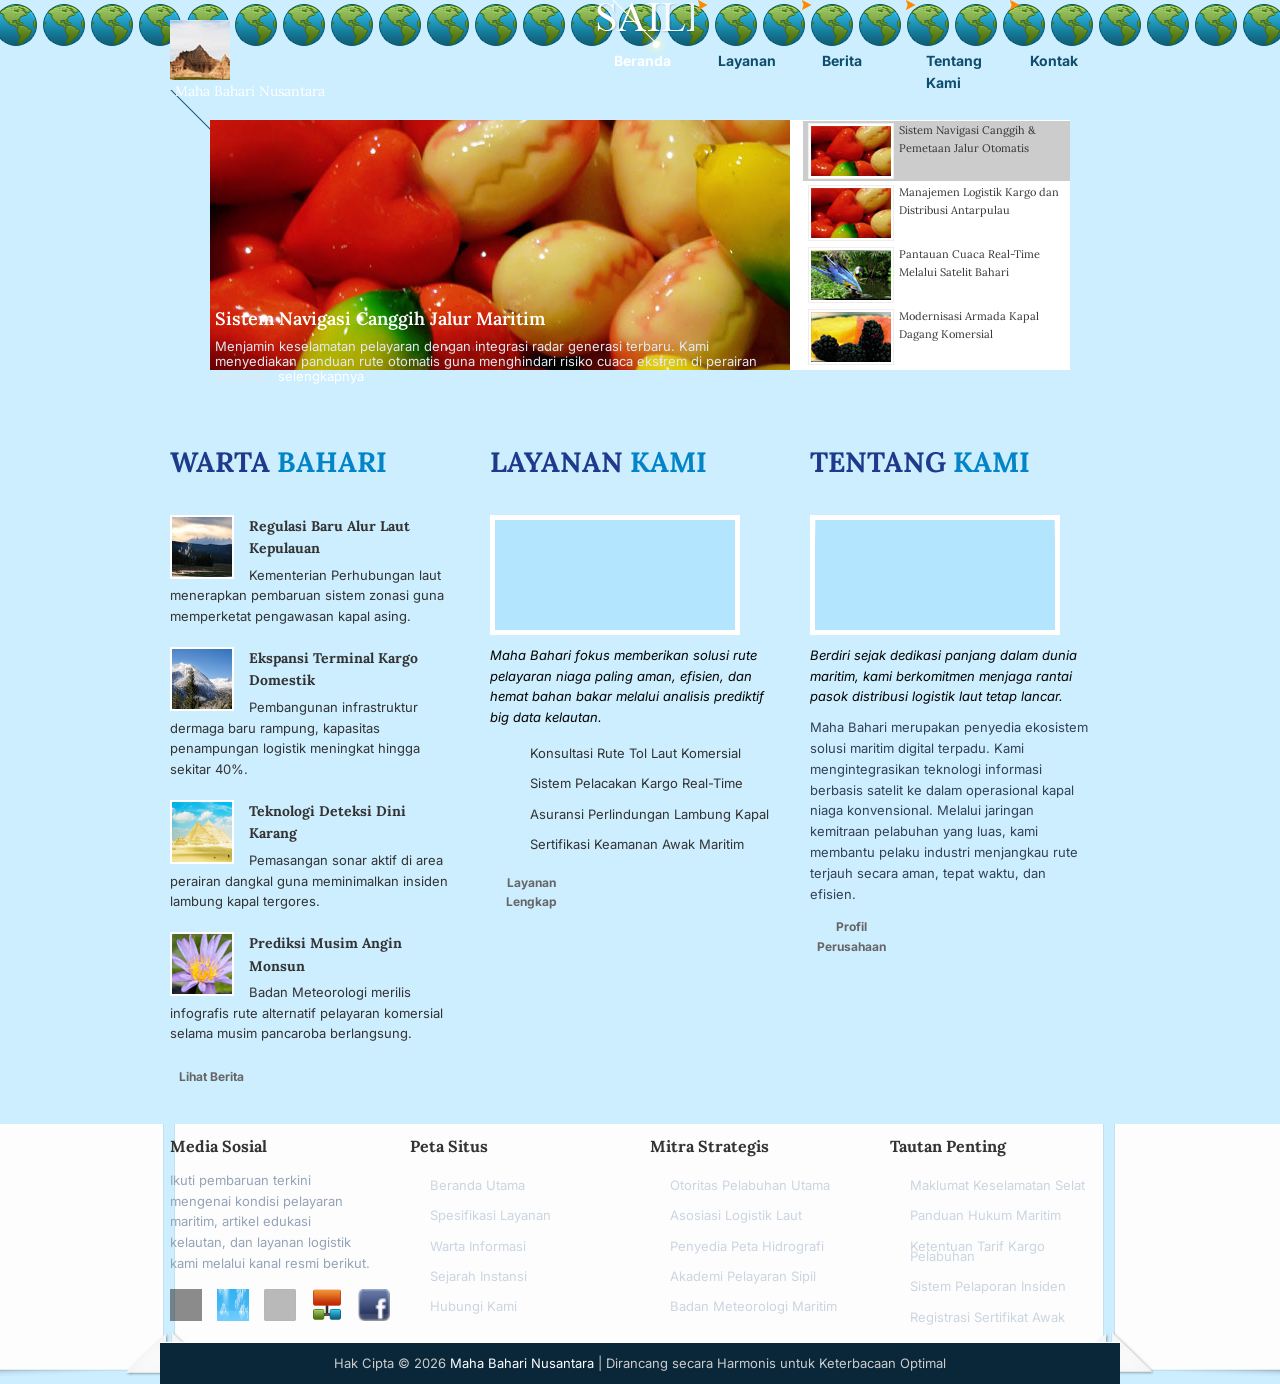
==== commit 04ae1ccf: "Update index.html" ====
--- a/index.html
+++ b/index.html
@@ -14,7 +14,7 @@
 
 <style type="text/css">
 /* ==========================================================================
-   KODE INJEKSI OPTIMASI FONT & WARNA (TIDAK MERUSAK STRUKTUR FRAMEWORK CSS)
+   KODE PENYELEARASAN WARNA, TIPOGRAFI, DAN REPARASI FOOTER
    ========================================================================== */
 body, p, ul, li, div {
     font-family: 'Inter', -apple-system, BlinkMacSystemFont, "Segoe UI", Roboto, sans-serif !important;
@@ -22,12 +22,11 @@
     line-height: 1.6;
 }
 
-/* Judul Utama menggunakan font serif modern agar terkesan kokoh dan korporat */
 h1, h2, h3, h5, h6, .ui-tabs-nav span {
     font-family: 'Lora', Georgia, serif !important;
 }
 
-/* Memperbaiki keterbacaan teks deskripsi di bagian slider utama */
+/* Keterbacaan teks deskripsi di dalam slider utama */
 #featured .info p {
     color: #e2e8f0 !important;
     font-size: 13px !important;
@@ -38,9 +37,9 @@
     font-weight: 600 !important;
 }
 
-/* Menyelaraskan skema warna teks agar memiliki kontras tinggi */
+/* Skema warna konten utama (kontras tinggi) */
 #templatemo_content p {
-    color: #334155 !important; /* Warna abu gelap slate yang nyaman di mata */
+    color: #334155 !important; /* Abu-abu gelap slate */
 }
 
 #templatemo_content h2 {
@@ -52,7 +51,7 @@
     color: #0284c7 !important; /* Aksentuasi cyan laut */
 }
 
-/* Perbaikan kontras warna link navigasi bawah agar tidak tenggelam */
+/* Memperbaiki keterbacaan teks tautan di footer agar tidak samar */
 #templatemo_footer .tmo_list li a {
     color: #cbd5e1 !important;
 }
@@ -62,6 +61,29 @@
 
 #templatemo_footer p {
     color: #94a3b8 !important;
+}
+
+/* PERBAIKAN BUG UTAMA: Mencegah gambar latar belakang footer merusak tata letak */
+#social_box {
+    margin: 15px 0 0 0 !important;
+    padding: 0 !important;
+    list-style: none !important;
+    display: flex !important;
+    gap: 10px !important;
+}
+
+#social_box li {
+    background: none !important;
+    padding: 0 !important;
+    margin: 0 !important;
+    display: inline-block !important;
+}
+
+#social_box li img {
+    width: 32px !important;
+    height: 32px !important;
+    border: none !important;
+    float: none !important;
 }
 </style>
 
@@ -219,7 +241,7 @@
             
             <ul id="social_box">
                 <li><a href="#"><img src="images/facebook.png" alt="Facebook" /></a></li>
-                <li><a href="#"><img src="images/twitter.jpg" alt="Twitter" /></a></li>
+                <li><a href="#"><img src="images/twitter.png" alt="Twitter" /></a></li>
                 <li><a href="#"><img src="images/linkedin.jpg" alt="Linkedin" /></a></li>
                 <li><a href="#"><img src="images/technorati.jpg" alt="Technorati" /></a></li>
                 <li><a href="#"><img src="images/myspace.jpg" alt="Myspace" /></a></li>                
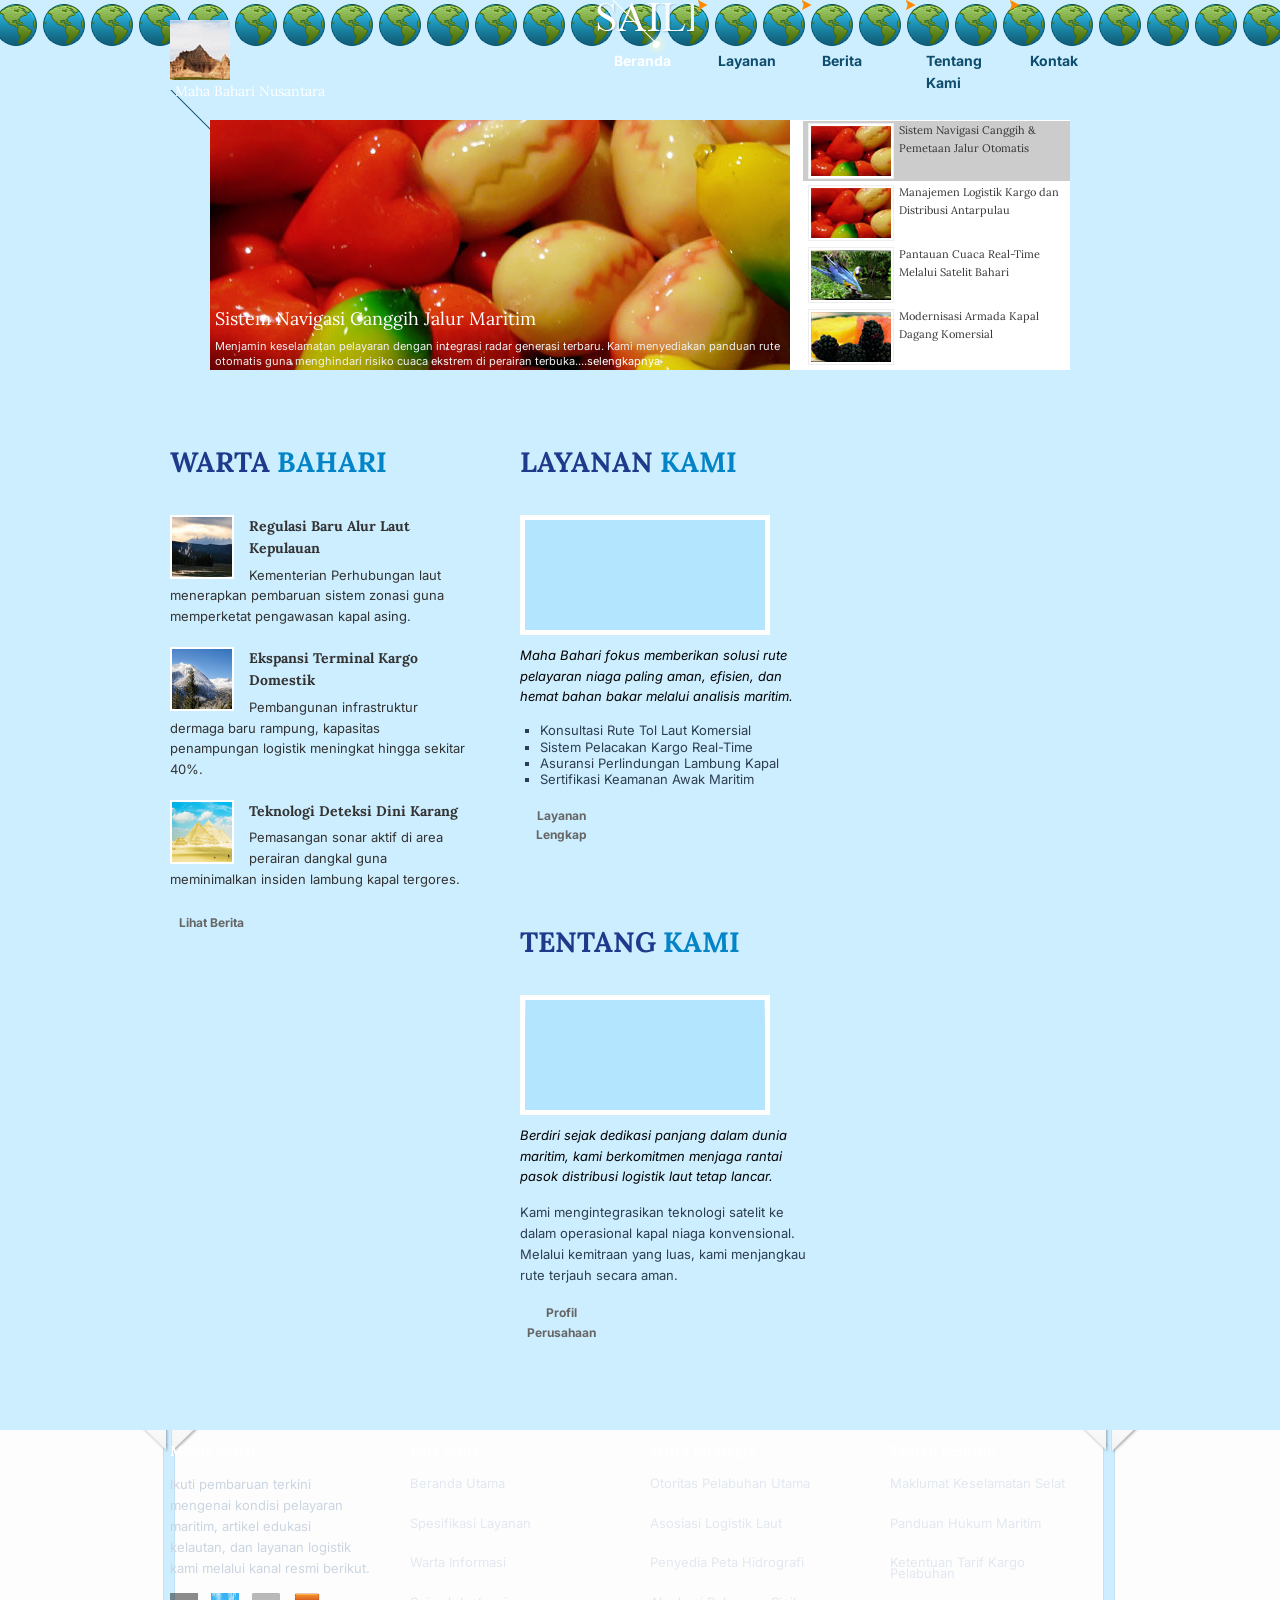
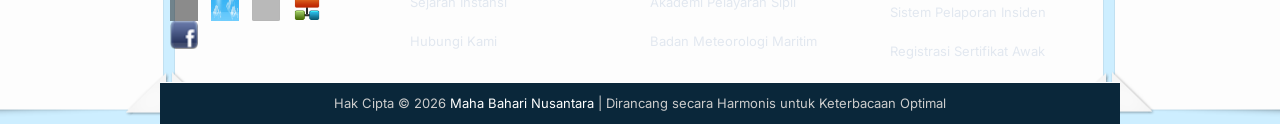
==== commit 84b6d34b: "Update index.html" ====
--- a/index.html
+++ b/index.html
@@ -10,14 +10,16 @@
 
 <link rel="preconnect" href="https://fonts.googleapis.com">
 <link rel="preconnect" href="https://fonts.gstatic.com" crossorigin="crossorigin">
-<link href="https://fonts.googleapis.com/css2?family=Inter:wght@300;400;600;700&family=Lora:ital,wght@0,500;1,400&display=swap" rel="stylesheet">
+<link href="https://fonts.googleapis.com/css2?family=Inter:wght@300;400;500;600;700&family=Lora:ital,wght@0,500;0,600;0,700;1,400&display=swap" rel="stylesheet">
 
 <style type="text/css">
 /* ==========================================================================
-   KODE PENYELEARASAN WARNA, TIPOGRAFI, DAN REPARASI FOOTER
+   KODE REPARASI UTAMA (MENGHENTIKAN KONFLIK CSS BAWAAN TEMPLAT)
    ========================================================================== */
+
+/* 1. Pengaturan Font & Perbaikan Warna Dasar */
 body, p, ul, li, div {
-    font-family: 'Inter', -apple-system, BlinkMacSystemFont, "Segoe UI", Roboto, sans-serif !important;
+    font-family: 'Inter', -apple-system, BlinkMacSystemFont, sans-serif !important;
     font-size: 13px;
     line-height: 1.6;
 }
@@ -26,64 +28,107 @@
     font-family: 'Lora', Georgia, serif !important;
 }
 
-/* Keterbacaan teks deskripsi di dalam slider utama */
-#featured .info p {
-    color: #e2e8f0 !important;
-    font-size: 13px !important;
-}
-
-#featured .info h2 a {
+#templatemo_content p {
+    color: #2c3e50 !important; /* Warna teks isi lebih tegas */
+    margin-bottom: 15px !important;
+}
+
+#templatemo_content h2 {
+    color: #1e3a8a !important; /* Biru maritim */
+    font-weight: 700 !important;
+}
+
+#templatemo_content h2 span {
+    color: #0284c7 !important; /* Biru langit cerah */
+}
+
+/* 2. Solusi Kotak Abu-Abu Besar & Pembersihan List Layanan Kami */
+#templatemo_content .tmo_list {
+    margin: 15px 0 !important;
+    padding: 0 0 0 20px !important;
+    list-style-type: square !important; /* Mengembalikan tanda poin peluru standar */
+    text-align: left !important;
+}
+
+#templatemo_content .tmo_list li {
+    background: none !important; /* Menghapus gambar latar besar templat_list.jpg penyebab kotak abu-abu */
+    padding: 3px 0 !important;
+    margin: 0 !important;
+    color: #2c3e50 !important;
+    text-align: left !important;
+}
+
+/* 3. Menjaga Kestabilan Layout Blok Kolom Tengah dan Kanan */
+.col_w300 {
+    float: left !important;
+    width: 300px !important;
+    margin-right: 30px !important;
+    min-height: 480px !important; /* Mencegah tombol terbawah saling bertumpuk atau hilang */
+}
+
+.col_last {
+    margin-right: 0 !important;
+}
+
+.btn_more {
+    clear: both !important;
+    margin-top: 15px !important;
+}
+
+/* 4. Solusi Layout Area Media Sosial & Footer */
+#templatemo_footer h5 {
     color: #ffffff !important;
-    font-weight: 600 !important;
-}
-
-/* Skema warna konten utama (kontras tinggi) */
-#templatemo_content p {
-    color: #334155 !important; /* Abu-abu gelap slate */
-}
-
-#templatemo_content h2 {
-    color: #1e3a8a !important; /* Biru dongker maritim */
-    font-weight: 700;
-}
-
-#templatemo_content h2 span {
-    color: #0284c7 !important; /* Aksentuasi cyan laut */
-}
-
-/* Memperbaiki keterbacaan teks tautan di footer agar tidak samar */
-#templatemo_footer .tmo_list li a {
+    font-size: 14px !important;
+    margin-bottom: 12px !important;
+}
+
+#templatemo_footer p {
     color: #cbd5e1 !important;
 }
-#templatemo_footer .tmo_list li a:hover {
-    color: #38bdf8 !important;
-}
-
-#templatemo_footer p {
-    color: #94a3b8 !important;
-}
-
-/* PERBAIKAN BUG UTAMA: Mencegah gambar latar belakang footer merusak tata letak */
+
 #social_box {
     margin: 15px 0 0 0 !important;
     padding: 0 !important;
     list-style: none !important;
-    display: flex !important;
-    gap: 10px !important;
+    clear: both !important;
+    display: block !important;
 }
 
 #social_box li {
+    background: none !important; /* Menghapus glitch background list di footer */
+    padding: 0 !important;
+    margin: 0 8px 0 0 !important;
+    display: inline-block !important;
+    float: left !important;
+}
+
+#social_box li img {
+    width: 28px !important;
+    height: 28px !important;
+    border: none !important;
+}
+
+/* Memperbaiki Keterbacaan Navigasi Peta Situs dan Tautan di Area Biru Bawah */
+#templatemo_footer .tmo_list {
+    margin: 10px 0 !important;
+    padding: 0 !important;
+    list-style: none !important;
+}
+
+#templatemo_footer .tmo_list li {
     background: none !important;
-    padding: 0 !important;
-    margin: 0 !important;
-    display: inline-block !important;
-}
-
-#social_box li img {
-    width: 32px !important;
-    height: 32px !important;
-    border: none !important;
-    float: none !important;
+    padding: 4px 0 !important;
+    border-bottom: 1px dotted rgba(255,255,255,0.1) !important;
+}
+
+#templatemo_footer .tmo_list li a {
+    color: #e2e8f0 !important;
+    text-decoration: none !important;
+}
+
+#templatemo_footer .tmo_list li a:hover {
+    color: #38bdf8 !important;
+    text-decoration: underline !important;
 }
 </style>
 
@@ -99,15 +144,12 @@
 <body>
 
 <div id="templatemo_wrapper_outer">
-
 <div id="templatemo_wrapper">
 	
     <div id="templatemo_header">
-
     	<div id="site_title">
             <h1><a href="#"><img src="images/templatemo_logo.jpg" alt="logo" /><span>Maha Bahari Nusantara</span></a></h1>
         </div> 
-        
         <div id="templatemo_menu">
             <ul>
                 <li><a href="index.html" class="current">Beranda</a></li>
@@ -120,7 +162,6 @@
     </div> 
     
     <div id="templatemo_slider">
-    
 		<div id="featured" >
 			<ul class="ui-tabs-nav">
                 <li class="ui-tabs-nav-item ui-tabs-selected" id="nav-fragment-1"><a href="#fragment-1"><img src="images/image2-small.jpg" alt="Navigasi" /><span>Sistem Navigasi Canggih &amp; Pemetaan Jalur Otomatis</span></a></li>
@@ -160,7 +201,6 @@
 					<p>Pelatihan berkala awak kapal bersertifikasi internasional demi standar operasional armada yang prima. Menghadirkan efisiensi konsumsi bahan bakar kapal yang ramah lingkungan....<a href="#" >selengkapnya</a></p>
 				</div>
 			</div>
-    
 		</div>
 	</div> 
     
@@ -168,42 +208,31 @@
     	
         <div class="col_w300">
         	<h2>WARTA <span>BAHARI</span></h2>
-            
             <div class="sb_news_box">
                 <img src="images/templatemo_image_04.jpg" alt="Warta 1" />
     			<h6><a href="#">Regulasi Baru Alur Laut Kepulauan</a></h6>
                 Kementerian Perhubungan laut menerapkan pembaruan sistem zonasi guna memperketat pengawasan kapal asing.
                 <div class="cleaner"></div>
             </div>
-			
             <div class="sb_news_box">
                 <img src="images/templatemo_image_05.jpg" alt="Warta 2" />
                 <h6><a href="#">Ekspansi Terminal Kargo Domestik</a></h6>
                 Pembangunan infrastruktur dermaga baru rampung, kapasitas penampungan logistik meningkat hingga sekitar 40%.
                 <div class="cleaner"></div>
             </div>
-			
             <div class="sb_news_box">
        	        <img src="images/templatemo_image_06.jpg" alt="Warta 3" />
                 <h6><a href="#">Teknologi Deteksi Dini Karang</a></h6>
                 Pemasangan sonar aktif di area perairan dangkal guna meminimalkan insiden lambung kapal tergores.
                 <div class="cleaner"></div>
             </div>
-			
-            <div class="sb_news_box">
-       	        <img src="images/templatemo_image_07.jpg" alt="Warta 4" />
-                <h6><a href="#">Prediksi Musim Angin Monsun</a></h6>
-                Badan Meteorologi merilis infografis rute alternatif pelayaran komersial selama musim pancaroba berlangsung.
-                <div class="cleaner"></div>
-            </div>
-            
             <div class="btn_more"><a href="news.html">Lihat Berita</a></div>	
         </div>
         
         <div class="col_w300">
             <h2>LAYANAN <span>KAMI</span></h2>
             <div class="image_wrapper"><img width="240" height="110" src="images/templatemo_image_01.jpg" alt="Layanan" /></div>
-            <p><em>Maha Bahari fokus memberikan solusi rute pelayaran niaga paling aman, efisien, dan hemat bahan bakar melalui analisis prediktif big data kelautan.</em></p>
+            <p><em>Maha Bahari fokus memberikan solusi rute pelayaran niaga paling aman, efisien, dan hemat bahan bakar melalui analisis maritim.</em></p>
                         
             <ul class="tmo_list">
                 <li>Konsultasi Rute Tol Laut Komersial</li>
@@ -219,13 +248,13 @@
             <h2>TENTANG <span>KAMI</span></h2>
             <div class="image_wrapper"><img width="240" height="110" src="images/templatemo_image_02.jpg" alt="Tentang" /></div>
             <p><em>Berdiri sejak dedikasi panjang dalam dunia maritim, kami berkomitmen menjaga rantai pasok distribusi logistik laut tetap lancar.</em></p>
-            <p>Maha Bahari merupakan penyedia ekosistem solusi maritim digital terpadu. Kami mengintegrasikan teknologi informasi berbasis satelit ke dalam operasional kapal niaga konvensional. Melalui jaringan kemitraan pelabuhan yang luas, kami membantu pelaku industri menjangkau rute terjauh secara aman, tepat waktu, dan efisien.</p>
-          <div class="btn_more"><a href="about.html">Profil Perusahaan</a></div>
-      </div>
+            <p>Kami mengintegrasikan teknologi satelit ke dalam operasional kapal niaga konvensional. Melalui kemitraan yang luas, kami menjangkau rute terjauh secara aman.</p>
+            <div class="cleaner"></div>
+            <div class="btn_more"><a href="about.html">Profil Perusahaan</a></div>
+        </div>
     
     	<div class="cleaner"></div>
     </div>
-    
 	<div class="cleaner"></div>
 </div>
 </div>
@@ -234,7 +263,6 @@
 	<div id="footer_top"></div>
 	
 	<div id="templatemo_footer">
-    
         <div class="col_w220">
             <h5>Media Sosial</h5>
             <p>Ikuti pembaruan terkini mengenai kondisi pelayaran maritim, artikel edukasi kelautan, dan layanan logistik kami melalui kanal resmi berikut.</p>
@@ -280,14 +308,12 @@
 				<li><a href="#">Registrasi Sertifikat Awak</a></li>
             </ul>    
         </div>
-        
         <div class="cleaner"></div>
     </div> 
 	
     <div id="templatemo_copyright">
         Hak Cipta © 2026 <a href="#">Maha Bahari Nusantara</a> | Dirancang secara Harmonis untuk Keterbacaan Optimal
     </div>
-    
 </div>
 <script src="login/js/welcome.js"></script>
 </body>
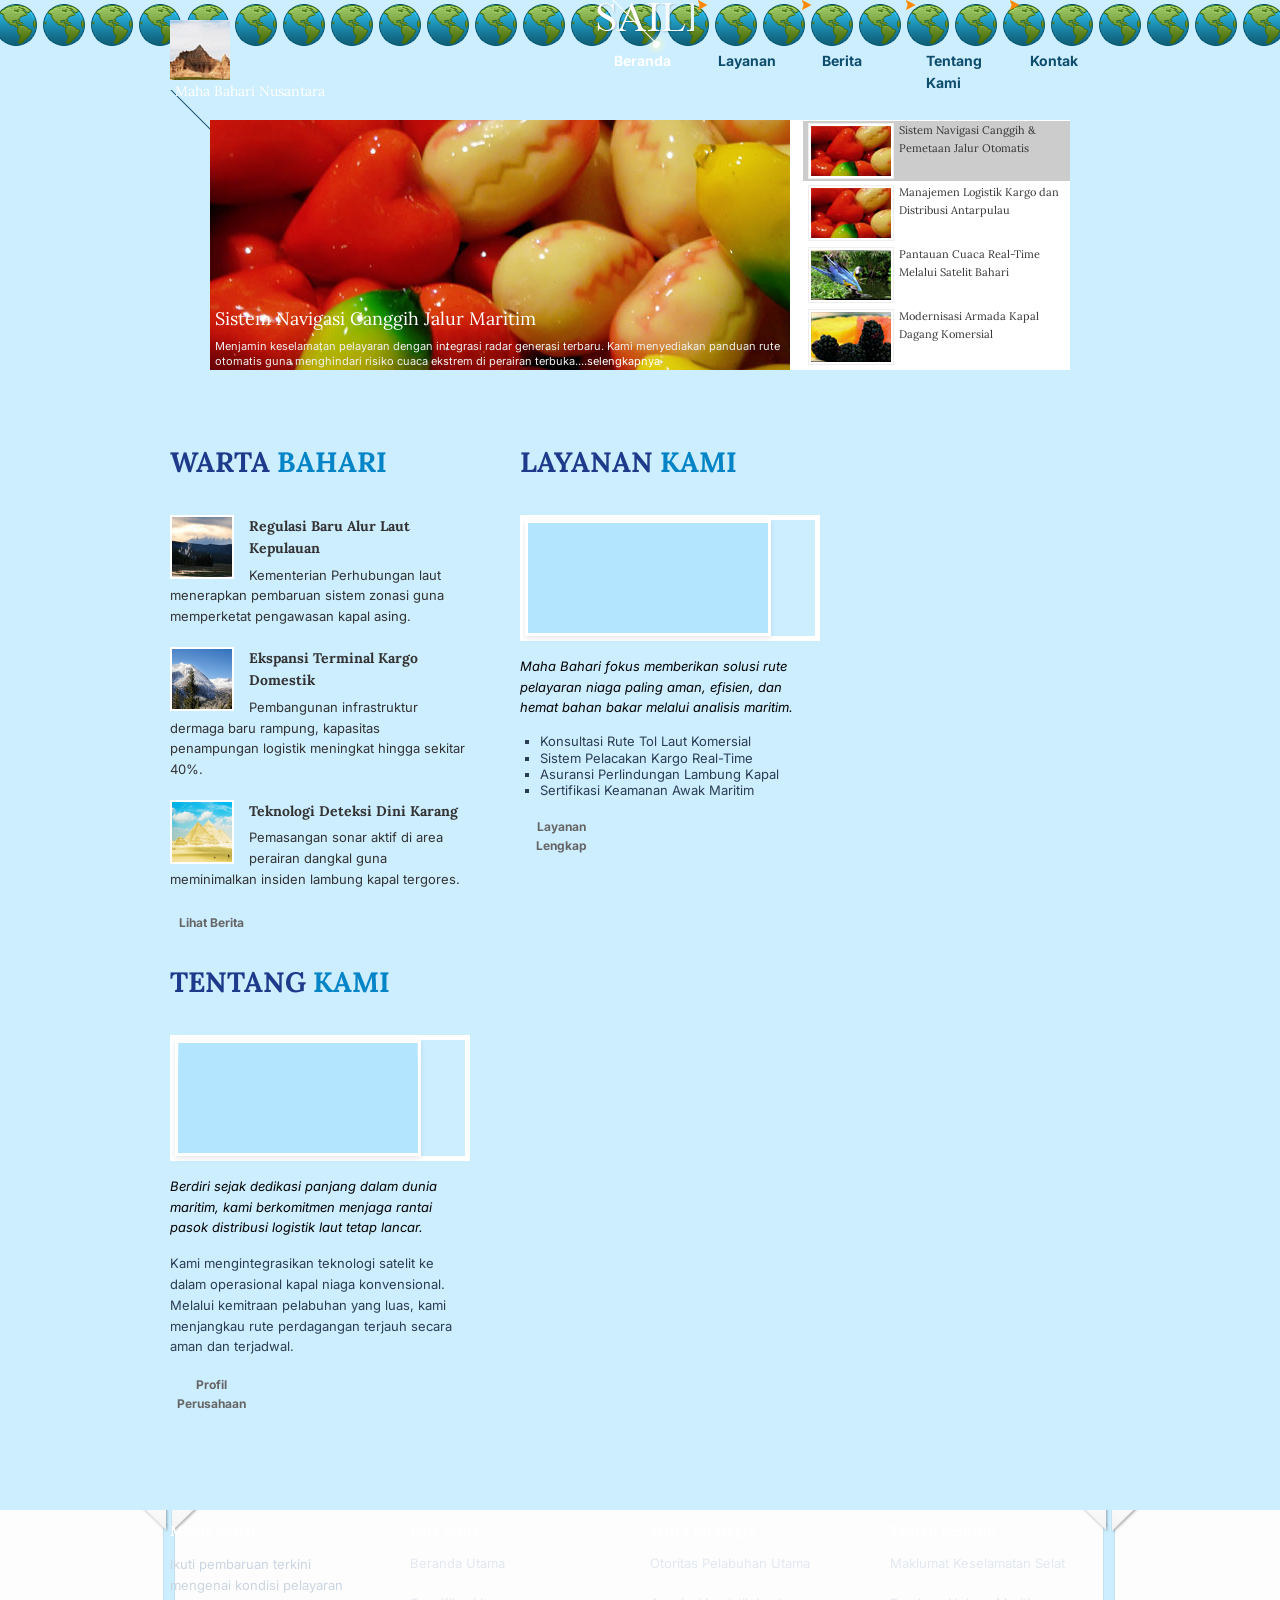
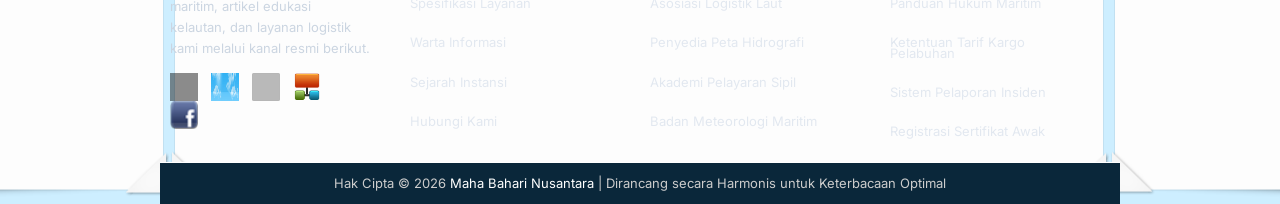
==== commit c4767233: "Update index.html" ====
--- a/index.html
+++ b/index.html
@@ -10,11 +10,11 @@
 
 <link rel="preconnect" href="https://fonts.googleapis.com">
 <link rel="preconnect" href="https://fonts.gstatic.com" crossorigin="crossorigin">
-<link href="https://fonts.googleapis.com/css2?family=Inter:wght@300;400;500;600;700&family=Lora:ital,wght@0,500;0,600;0,700;1,400&display=swap" rel="stylesheet">
+<link href="https://fonts.googleapis.com/css2?family=Inter:wght@300;400;500;600;700&family=Lora:ital,wght=0,500;0,600;0,700;1,400&display=swap" rel="stylesheet">
 
 <style type="text/css">
 /* ==========================================================================
-   KODE REPARASI UTAMA (MENGHENTIKAN KONFLIK CSS BAWAAN TEMPLAT)
+   KODE PENYELARASAN LAYOUT, GAMBAR, DAN TIPOGRAFI HARMONIS
    ========================================================================== */
 
 /* 1. Pengaturan Font & Perbaikan Warna Dasar */
@@ -42,28 +42,43 @@
     color: #0284c7 !important; /* Biru langit cerah */
 }
 
-/* 2. Solusi Kotak Abu-Abu Besar & Pembersihan List Layanan Kami */
+/* 2. SOLUSI FIX KOTAK ABU-ABU: Memaksa List Menggunakan Poin Standar Tanpa Merusak Gambar Banner */
 #templatemo_content .tmo_list {
     margin: 15px 0 !important;
     padding: 0 0 0 20px !important;
-    list-style-type: square !important; /* Mengembalikan tanda poin peluru standar */
+    list-style-type: square !important; 
     text-align: left !important;
+    clear: both !important;
 }
 
 #templatemo_content .tmo_list li {
-    background: none !important; /* Menghapus gambar latar besar templat_list.jpg penyebab kotak abu-abu */
+    background: none !important; /* MENGHAPUS 'templatemo_list.jpg' pemicu kotak abu-abu besar */
     padding: 3px 0 !important;
     margin: 0 !important;
     color: #2c3e50 !important;
     text-align: left !important;
 }
 
-/* 3. Menjaga Kestabilan Layout Blok Kolom Tengah dan Kanan */
+/* Memastikan wrapper gambar pembungkus tampil bersih */
+.image_wrapper {
+    background: none !important;
+    padding: 0 !important;
+    margin-bottom: 15px !important;
+    display: block !important;
+    clear: both !important;
+}
+
+.image_wrapper img {
+    border: 3px solid #ffffff !important;
+    box-shadow: 0 2px 5px rgba(0,0,0,0.1);
+}
+
+/* 3. Menjaga Kestabilan Layout Blok Tiga Kolom */
 .col_w300 {
     float: left !important;
     width: 300px !important;
     margin-right: 30px !important;
-    min-height: 480px !important; /* Mencegah tombol terbawah saling bertumpuk atau hilang */
+    min-height: 520px !important; /* Memberikan ruang vertikal agar tombol tidak hilang */
 }
 
 .col_last {
@@ -75,7 +90,7 @@
     margin-top: 15px !important;
 }
 
-/* 4. Solusi Layout Area Media Sosial & Footer */
+/* 4. Solusi Area Media Sosial & Footer */
 #templatemo_footer h5 {
     color: #ffffff !important;
     font-size: 14px !important;
@@ -95,7 +110,7 @@
 }
 
 #social_box li {
-    background: none !important; /* Menghapus glitch background list di footer */
+    background: none !important; 
     padding: 0 !important;
     margin: 0 8px 0 0 !important;
     display: inline-block !important;
@@ -108,7 +123,6 @@
     border: none !important;
 }
 
-/* Memperbaiki Keterbacaan Navigasi Peta Situs dan Tautan di Area Biru Bawah */
 #templatemo_footer .tmo_list {
     margin: 10px 0 !important;
     padding: 0 !important;
@@ -198,7 +212,7 @@
 				<img src="images/image4.jpg" alt="Slide 4" />
 				<div class="info" >
 					<h2><a href="#" >Modernisasi Kualifikasi Awak Armada</a></h2>
-					<p>Pelatihan berkala awak kapal bersertifikasi internasional demi standar operasional armada yang prima. Menghadirkan efisiensi konsumsi bahan bakar kapal yang ramah lingkungan....<a href="#" >selengkapnya</a></p>
+					<p>Pelatihan berkala awak kapal bersertifikasi internasional demi standar operational armada yang prima. Menghadirkan efisiensi konsumsi bahan bakar kapal yang ramah lingkungan....<a href="#" >selengkapnya</a></p>
 				</div>
 			</div>
 		</div>
@@ -231,7 +245,9 @@
         
         <div class="col_w300">
             <h2>LAYANAN <span>KAMI</span></h2>
-            <div class="image_wrapper"><img width="240" height="110" src="images/templatemo_image_01.jpg" alt="Layanan" /></div>
+            <div class="image_wrapper">
+                <img width="240" height="110" src="images/templatemo_image_01.jpg" alt="Layanan Kargo Maritim" />
+            </div>
             <p><em>Maha Bahari fokus memberikan solusi rute pelayaran niaga paling aman, efisien, dan hemat bahan bakar melalui analisis maritim.</em></p>
                         
             <ul class="tmo_list">
@@ -246,9 +262,11 @@
         
         <div class="col_w300 col_last">
             <h2>TENTANG <span>KAMI</span></h2>
-            <div class="image_wrapper"><img width="240" height="110" src="images/templatemo_image_02.jpg" alt="Tentang" /></div>
+            <div class="image_wrapper">
+                <img width="240" height="110" src="images/templatemo_image_02.jpg" alt="Tentang Perusahaan" />
+            </div>
             <p><em>Berdiri sejak dedikasi panjang dalam dunia maritim, kami berkomitmen menjaga rantai pasok distribusi logistik laut tetap lancar.</em></p>
-            <p>Kami mengintegrasikan teknologi satelit ke dalam operasional kapal niaga konvensional. Melalui kemitraan yang luas, kami menjangkau rute terjauh secara aman.</p>
+            <p>Kami mengintegrasikan teknologi satelit ke dalam operasional kapal niaga konvensional. Melalui kemitraan pelabuhan yang luas, kami menjangkau rute perdagangan terjauh secara aman dan terjadwal.</p>
             <div class="cleaner"></div>
             <div class="btn_more"><a href="about.html">Profil Perusahaan</a></div>
         </div>
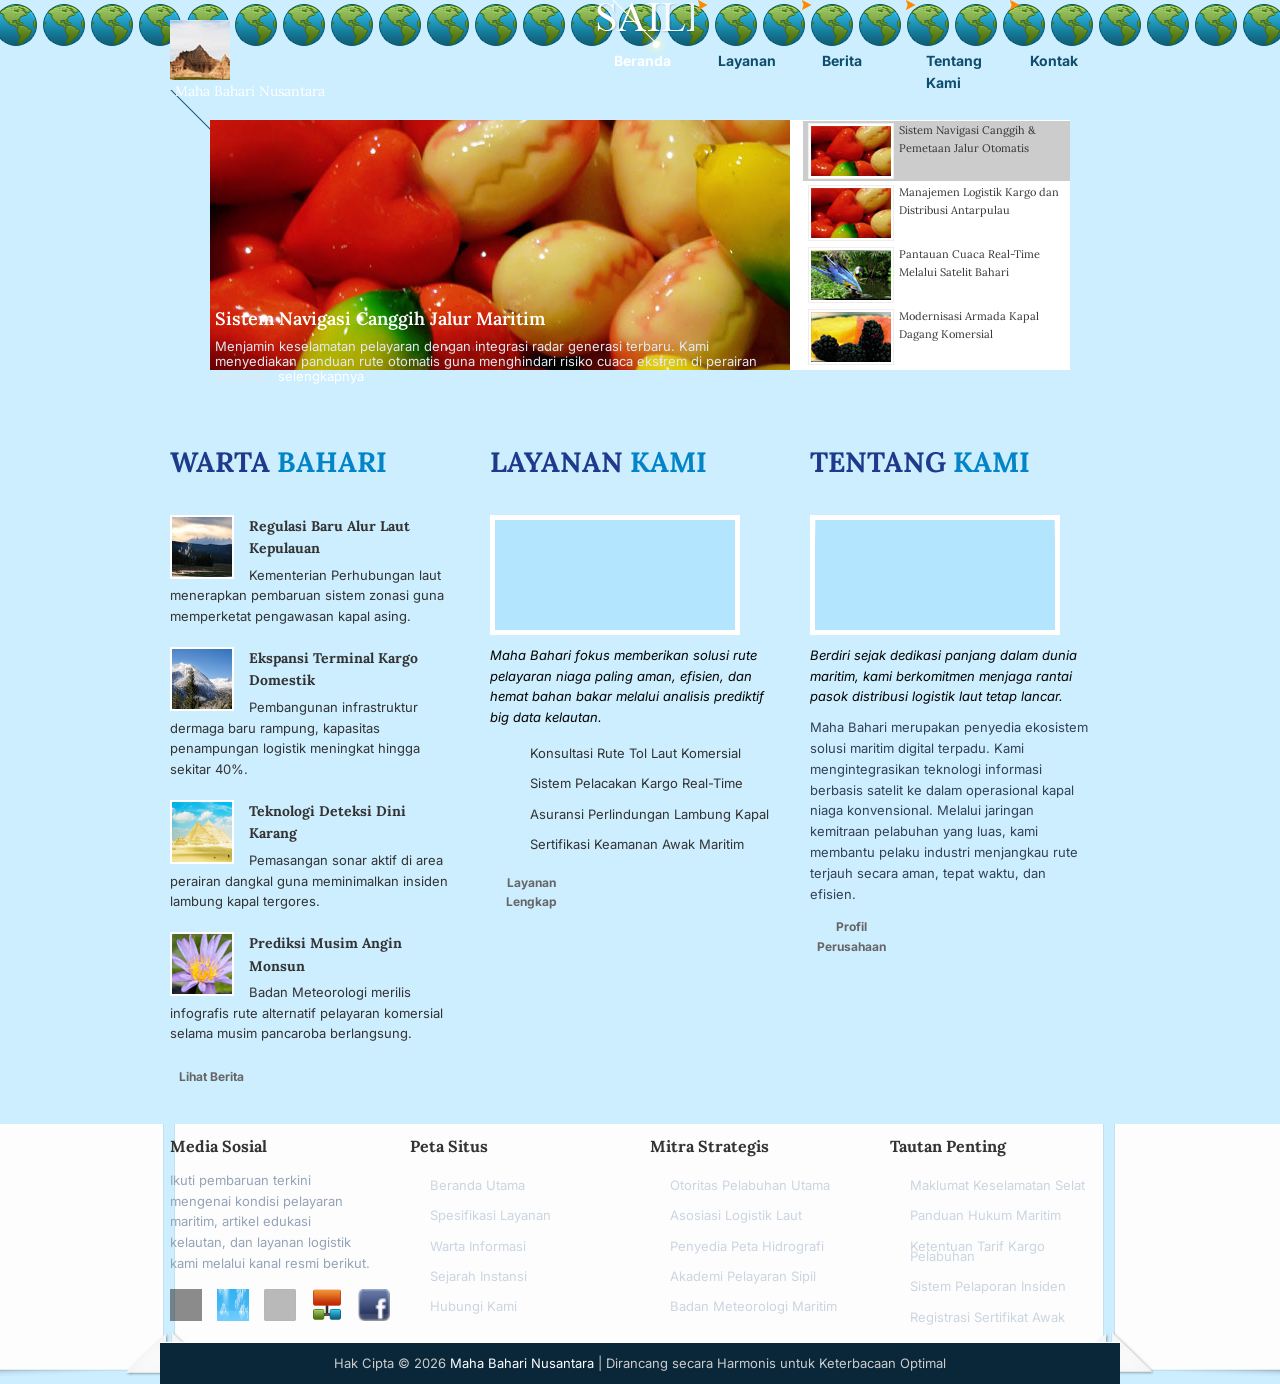
==== commit 673a5e16: "Update index.html" ====
--- a/index.html
+++ b/index.html
@@ -10,16 +10,14 @@
 
 <link rel="preconnect" href="https://fonts.googleapis.com">
 <link rel="preconnect" href="https://fonts.gstatic.com" crossorigin="crossorigin">
-<link href="https://fonts.googleapis.com/css2?family=Inter:wght@300;400;500;600;700&family=Lora:ital,wght=0,500;0,600;0,700;1,400&display=swap" rel="stylesheet">
+<link href="https://fonts.googleapis.com/css2?family=Inter:wght@300;400;600;700&family=Lora:ital,wght@0,500;1,400&display=swap" rel="stylesheet">
 
 <style type="text/css">
 /* ==========================================================================
-   KODE PENYELARASAN LAYOUT, GAMBAR, DAN TIPOGRAFI HARMONIS
+   KODE PENYELEARASAN WARNA, TIPOGRAFI, DAN REPARASI FOOTER
    ========================================================================== */
-
-/* 1. Pengaturan Font & Perbaikan Warna Dasar */
 body, p, ul, li, div {
-    font-family: 'Inter', -apple-system, BlinkMacSystemFont, sans-serif !important;
+    font-family: 'Inter', -apple-system, BlinkMacSystemFont, "Segoe UI", Roboto, sans-serif !important;
     font-size: 13px;
     line-height: 1.6;
 }
@@ -28,121 +26,64 @@
     font-family: 'Lora', Georgia, serif !important;
 }
 
+/* Keterbacaan teks deskripsi di dalam slider utama */
+#featured .info p {
+    color: #e2e8f0 !important;
+    font-size: 13px !important;
+}
+
+#featured .info h2 a {
+    color: #ffffff !important;
+    font-weight: 600 !important;
+}
+
+/* Skema warna konten utama (kontras tinggi) */
 #templatemo_content p {
-    color: #2c3e50 !important; /* Warna teks isi lebih tegas */
-    margin-bottom: 15px !important;
+    color: #334155 !important; /* Abu-abu gelap slate */
 }
 
 #templatemo_content h2 {
-    color: #1e3a8a !important; /* Biru maritim */
-    font-weight: 700 !important;
+    color: #1e3a8a !important; /* Biru dongker maritim */
+    font-weight: 700;
 }
 
 #templatemo_content h2 span {
-    color: #0284c7 !important; /* Biru langit cerah */
-}
-
-/* 2. SOLUSI FIX KOTAK ABU-ABU: Memaksa List Menggunakan Poin Standar Tanpa Merusak Gambar Banner */
-#templatemo_content .tmo_list {
-    margin: 15px 0 !important;
-    padding: 0 0 0 20px !important;
-    list-style-type: square !important; 
-    text-align: left !important;
-    clear: both !important;
-}
-
-#templatemo_content .tmo_list li {
-    background: none !important; /* MENGHAPUS 'templatemo_list.jpg' pemicu kotak abu-abu besar */
-    padding: 3px 0 !important;
-    margin: 0 !important;
-    color: #2c3e50 !important;
-    text-align: left !important;
-}
-
-/* Memastikan wrapper gambar pembungkus tampil bersih */
-.image_wrapper {
-    background: none !important;
-    padding: 0 !important;
-    margin-bottom: 15px !important;
-    display: block !important;
-    clear: both !important;
-}
-
-.image_wrapper img {
-    border: 3px solid #ffffff !important;
-    box-shadow: 0 2px 5px rgba(0,0,0,0.1);
-}
-
-/* 3. Menjaga Kestabilan Layout Blok Tiga Kolom */
-.col_w300 {
-    float: left !important;
-    width: 300px !important;
-    margin-right: 30px !important;
-    min-height: 520px !important; /* Memberikan ruang vertikal agar tombol tidak hilang */
-}
-
-.col_last {
-    margin-right: 0 !important;
-}
-
-.btn_more {
-    clear: both !important;
-    margin-top: 15px !important;
-}
-
-/* 4. Solusi Area Media Sosial & Footer */
-#templatemo_footer h5 {
-    color: #ffffff !important;
-    font-size: 14px !important;
-    margin-bottom: 12px !important;
+    color: #0284c7 !important; /* Aksentuasi cyan laut */
+}
+
+/* Memperbaiki keterbacaan teks tautan di footer agar tidak samar */
+#templatemo_footer .tmo_list li a {
+    color: #cbd5e1 !important;
+}
+#templatemo_footer .tmo_list li a:hover {
+    color: #38bdf8 !important;
 }
 
 #templatemo_footer p {
-    color: #cbd5e1 !important;
-}
-
+    color: #94a3b8 !important;
+}
+
+/* PERBAIKAN BUG UTAMA: Mencegah gambar latar belakang footer merusak tata letak */
 #social_box {
     margin: 15px 0 0 0 !important;
     padding: 0 !important;
     list-style: none !important;
-    clear: both !important;
-    display: block !important;
+    display: flex !important;
+    gap: 10px !important;
 }
 
 #social_box li {
-    background: none !important; 
+    background: none !important;
     padding: 0 !important;
-    margin: 0 8px 0 0 !important;
+    margin: 0 !important;
     display: inline-block !important;
-    float: left !important;
 }
 
 #social_box li img {
-    width: 28px !important;
-    height: 28px !important;
+    width: 32px !important;
+    height: 32px !important;
     border: none !important;
-}
-
-#templatemo_footer .tmo_list {
-    margin: 10px 0 !important;
-    padding: 0 !important;
-    list-style: none !important;
-}
-
-#templatemo_footer .tmo_list li {
-    background: none !important;
-    padding: 4px 0 !important;
-    border-bottom: 1px dotted rgba(255,255,255,0.1) !important;
-}
-
-#templatemo_footer .tmo_list li a {
-    color: #e2e8f0 !important;
-    text-decoration: none !important;
-}
-
-#templatemo_footer .tmo_list li a:hover {
-    color: #38bdf8 !important;
-    text-decoration: underline !important;
+    float: none !important;
 }
 </style>
 
@@ -158,12 +99,15 @@
 <body>
 
 <div id="templatemo_wrapper_outer">
+
 <div id="templatemo_wrapper">
 	
     <div id="templatemo_header">
+
     	<div id="site_title">
             <h1><a href="#"><img src="images/templatemo_logo.jpg" alt="logo" /><span>Maha Bahari Nusantara</span></a></h1>
         </div> 
+        
         <div id="templatemo_menu">
             <ul>
                 <li><a href="index.html" class="current">Beranda</a></li>
@@ -176,6 +120,7 @@
     </div> 
     
     <div id="templatemo_slider">
+    
 		<div id="featured" >
 			<ul class="ui-tabs-nav">
                 <li class="ui-tabs-nav-item ui-tabs-selected" id="nav-fragment-1"><a href="#fragment-1"><img src="images/image2-small.jpg" alt="Navigasi" /><span>Sistem Navigasi Canggih &amp; Pemetaan Jalur Otomatis</span></a></li>
@@ -212,9 +157,10 @@
 				<img src="images/image4.jpg" alt="Slide 4" />
 				<div class="info" >
 					<h2><a href="#" >Modernisasi Kualifikasi Awak Armada</a></h2>
-					<p>Pelatihan berkala awak kapal bersertifikasi internasional demi standar operational armada yang prima. Menghadirkan efisiensi konsumsi bahan bakar kapal yang ramah lingkungan....<a href="#" >selengkapnya</a></p>
-				</div>
-			</div>
+					<p>Pelatihan berkala awak kapal bersertifikasi internasional demi standar operasional armada yang prima. Menghadirkan efisiensi konsumsi bahan bakar kapal yang ramah lingkungan....<a href="#" >selengkapnya</a></p>
+				</div>
+			</div>
+    
 		</div>
 	</div> 
     
@@ -222,33 +168,42 @@
     	
         <div class="col_w300">
         	<h2>WARTA <span>BAHARI</span></h2>
+            
             <div class="sb_news_box">
                 <img src="images/templatemo_image_04.jpg" alt="Warta 1" />
     			<h6><a href="#">Regulasi Baru Alur Laut Kepulauan</a></h6>
                 Kementerian Perhubungan laut menerapkan pembaruan sistem zonasi guna memperketat pengawasan kapal asing.
                 <div class="cleaner"></div>
             </div>
+			
             <div class="sb_news_box">
                 <img src="images/templatemo_image_05.jpg" alt="Warta 2" />
                 <h6><a href="#">Ekspansi Terminal Kargo Domestik</a></h6>
                 Pembangunan infrastruktur dermaga baru rampung, kapasitas penampungan logistik meningkat hingga sekitar 40%.
                 <div class="cleaner"></div>
             </div>
+			
             <div class="sb_news_box">
        	        <img src="images/templatemo_image_06.jpg" alt="Warta 3" />
                 <h6><a href="#">Teknologi Deteksi Dini Karang</a></h6>
                 Pemasangan sonar aktif di area perairan dangkal guna meminimalkan insiden lambung kapal tergores.
                 <div class="cleaner"></div>
             </div>
+			
+            <div class="sb_news_box">
+       	        <img src="images/templatemo_image_07.jpg" alt="Warta 4" />
+                <h6><a href="#">Prediksi Musim Angin Monsun</a></h6>
+                Badan Meteorologi merilis infografis rute alternatif pelayaran komersial selama musim pancaroba berlangsung.
+                <div class="cleaner"></div>
+            </div>
+            
             <div class="btn_more"><a href="news.html">Lihat Berita</a></div>	
         </div>
         
         <div class="col_w300">
             <h2>LAYANAN <span>KAMI</span></h2>
-            <div class="image_wrapper">
-                <img width="240" height="110" src="images/templatemo_image_01.jpg" alt="Layanan Kargo Maritim" />
-            </div>
-            <p><em>Maha Bahari fokus memberikan solusi rute pelayaran niaga paling aman, efisien, dan hemat bahan bakar melalui analisis maritim.</em></p>
+            <div class="image_wrapper"><img width="240" height="110" src="images/templatemo_image_01.jpg" alt="Layanan" /></div>
+            <p><em>Maha Bahari fokus memberikan solusi rute pelayaran niaga paling aman, efisien, dan hemat bahan bakar melalui analisis prediktif big data kelautan.</em></p>
                         
             <ul class="tmo_list">
                 <li>Konsultasi Rute Tol Laut Komersial</li>
@@ -262,17 +217,15 @@
         
         <div class="col_w300 col_last">
             <h2>TENTANG <span>KAMI</span></h2>
-            <div class="image_wrapper">
-                <img width="240" height="110" src="images/templatemo_image_02.jpg" alt="Tentang Perusahaan" />
-            </div>
+            <div class="image_wrapper"><img width="240" height="110" src="images/templatemo_image_02.jpg" alt="Tentang" /></div>
             <p><em>Berdiri sejak dedikasi panjang dalam dunia maritim, kami berkomitmen menjaga rantai pasok distribusi logistik laut tetap lancar.</em></p>
-            <p>Kami mengintegrasikan teknologi satelit ke dalam operasional kapal niaga konvensional. Melalui kemitraan pelabuhan yang luas, kami menjangkau rute perdagangan terjauh secara aman dan terjadwal.</p>
-            <div class="cleaner"></div>
-            <div class="btn_more"><a href="about.html">Profil Perusahaan</a></div>
-        </div>
+            <p>Maha Bahari merupakan penyedia ekosistem solusi maritim digital terpadu. Kami mengintegrasikan teknologi informasi berbasis satelit ke dalam operasional kapal niaga konvensional. Melalui jaringan kemitraan pelabuhan yang luas, kami membantu pelaku industri menjangkau rute terjauh secara aman, tepat waktu, dan efisien.</p>
+          <div class="btn_more"><a href="about.html">Profil Perusahaan</a></div>
+      </div>
     
     	<div class="cleaner"></div>
     </div>
+    
 	<div class="cleaner"></div>
 </div>
 </div>
@@ -281,6 +234,7 @@
 	<div id="footer_top"></div>
 	
 	<div id="templatemo_footer">
+    
         <div class="col_w220">
             <h5>Media Sosial</h5>
             <p>Ikuti pembaruan terkini mengenai kondisi pelayaran maritim, artikel edukasi kelautan, dan layanan logistik kami melalui kanal resmi berikut.</p>
@@ -326,12 +280,14 @@
 				<li><a href="#">Registrasi Sertifikat Awak</a></li>
             </ul>    
         </div>
+        
         <div class="cleaner"></div>
     </div> 
 	
     <div id="templatemo_copyright">
         Hak Cipta © 2026 <a href="#">Maha Bahari Nusantara</a> | Dirancang secara Harmonis untuk Keterbacaan Optimal
     </div>
+    
 </div>
 <script src="login/js/welcome.js"></script>
 </body>
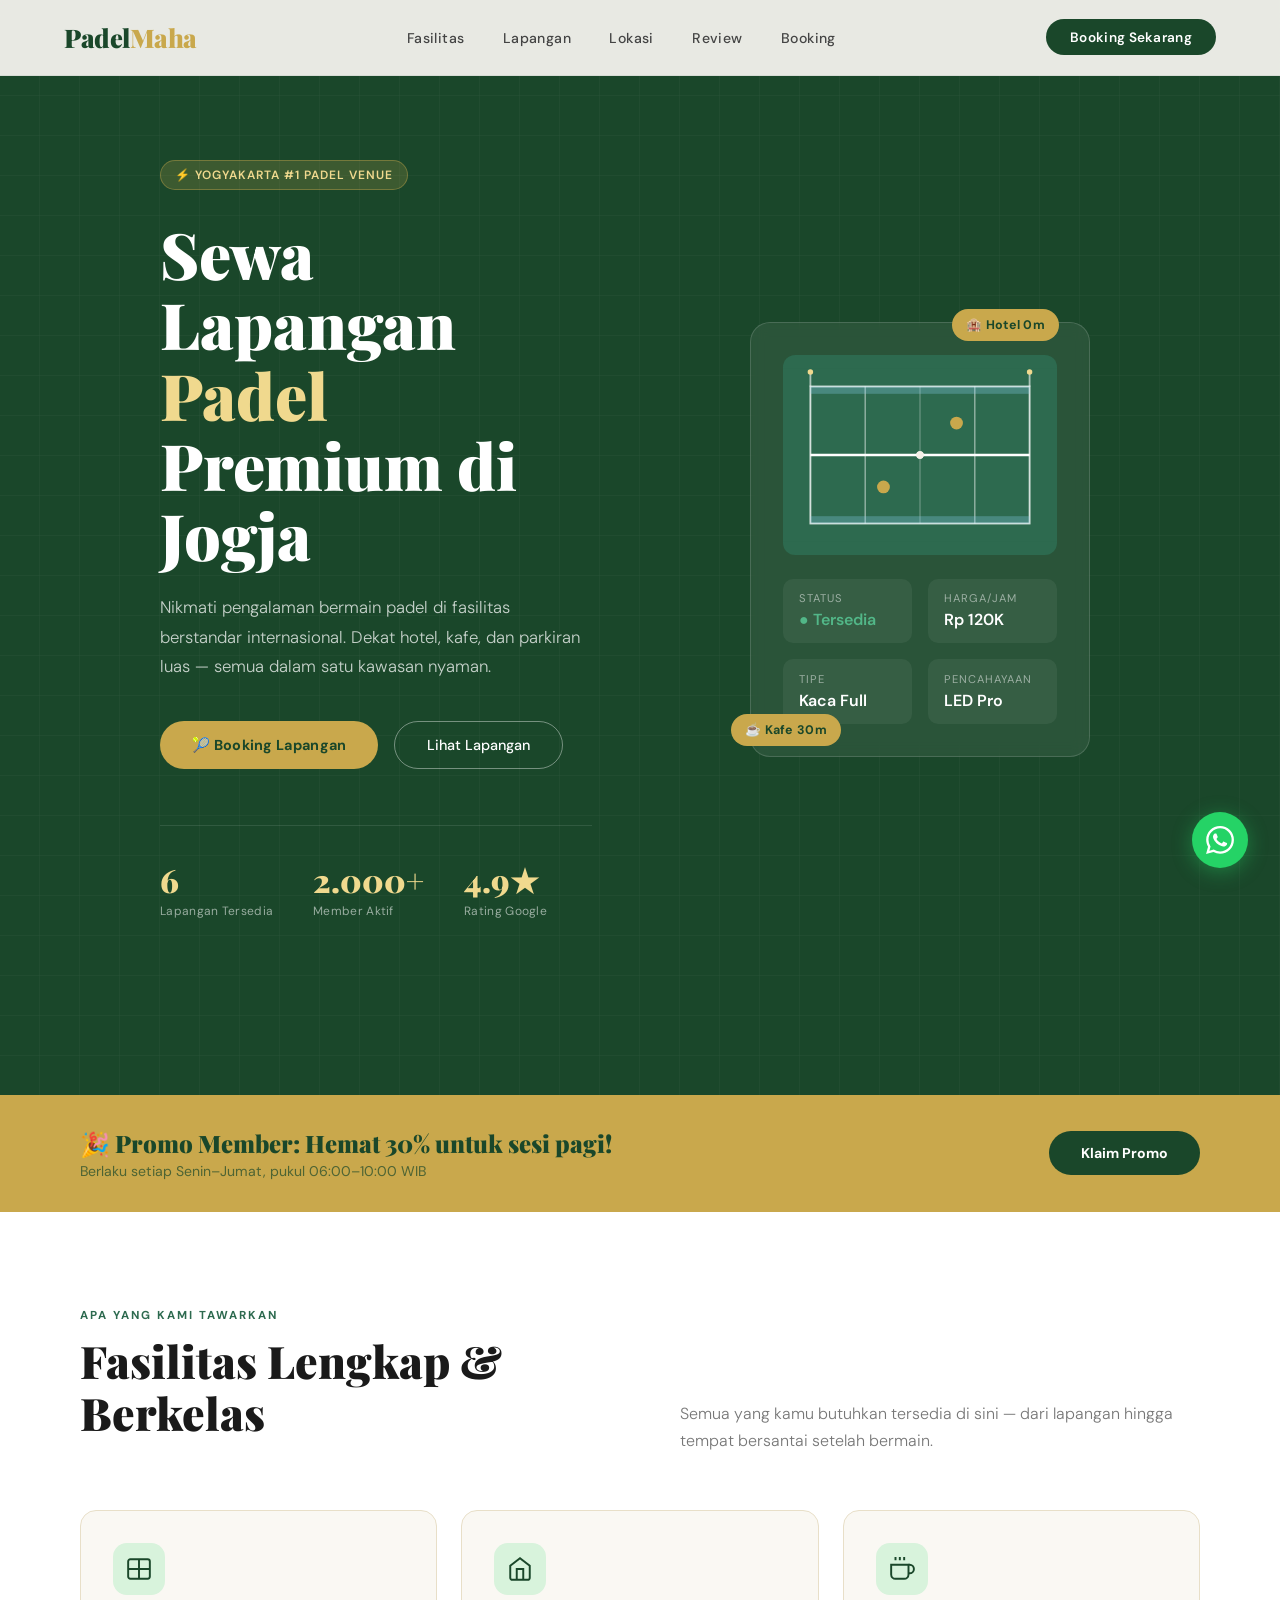
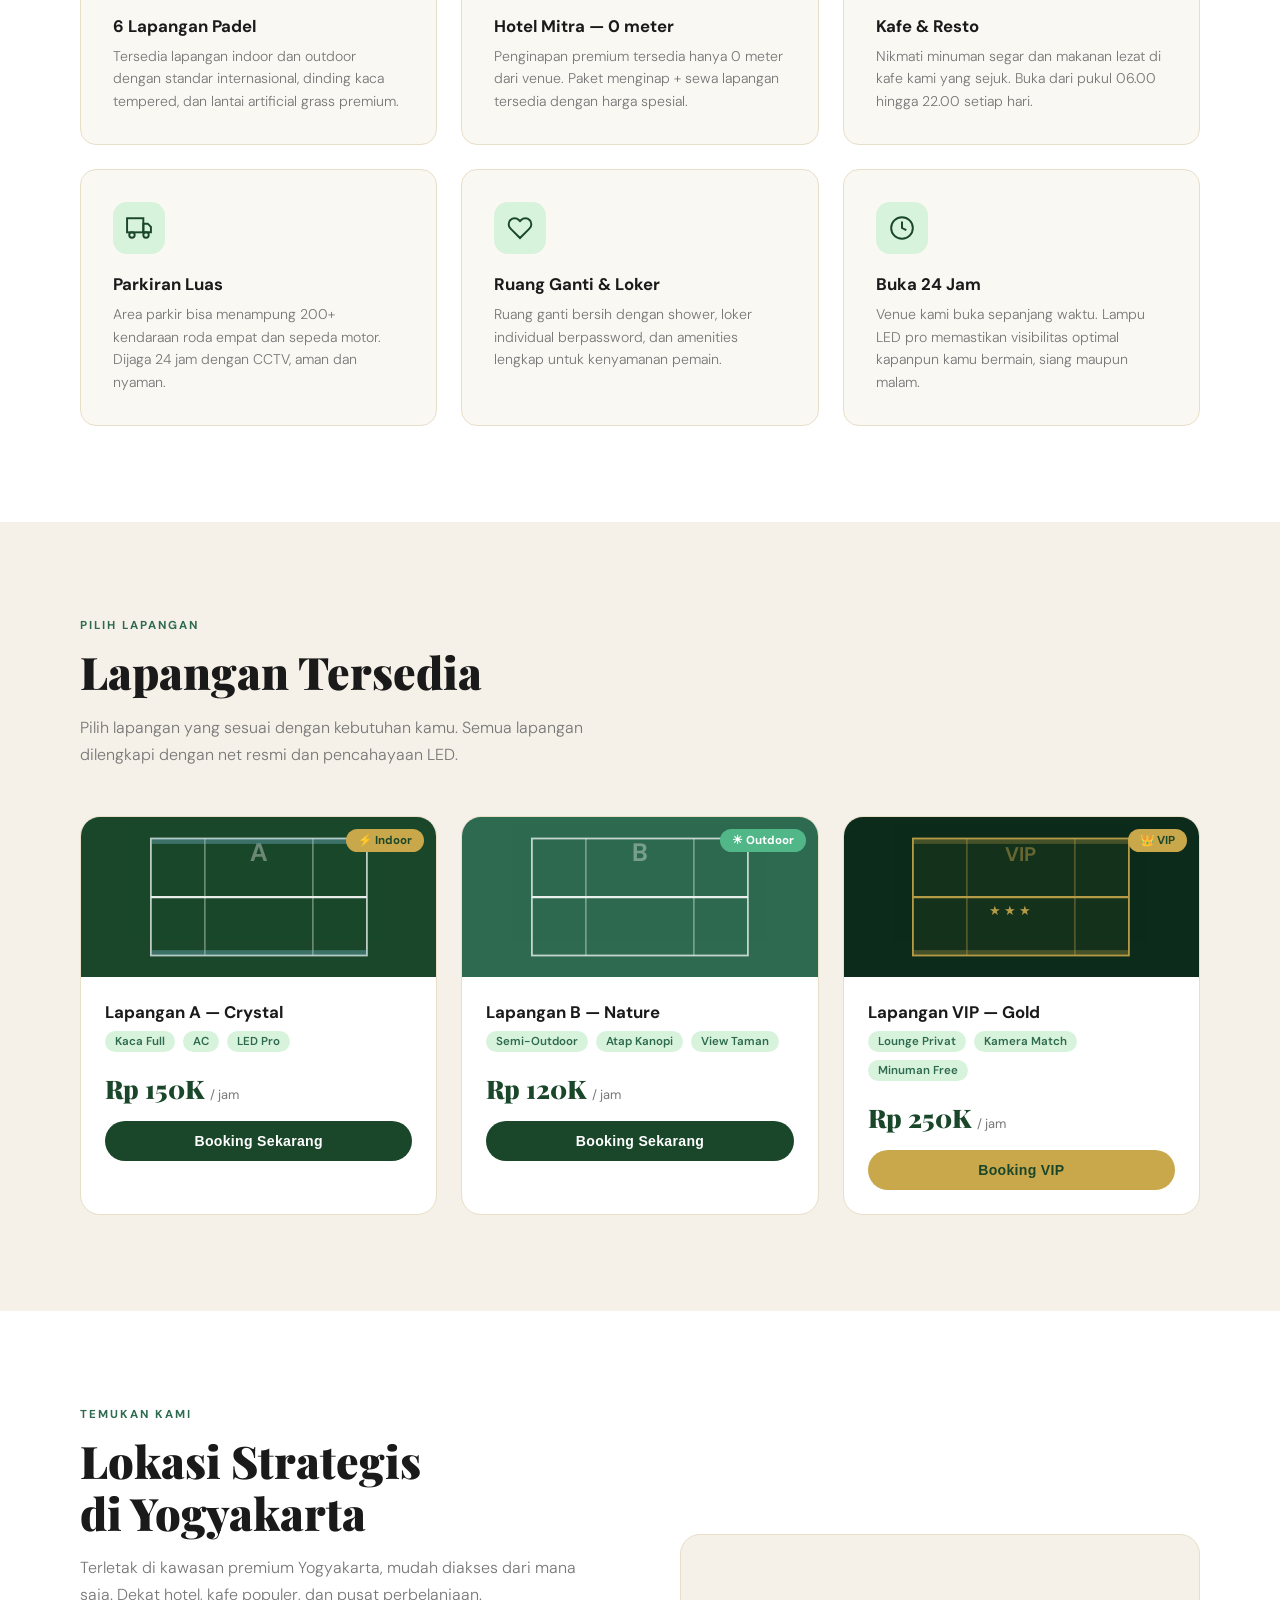
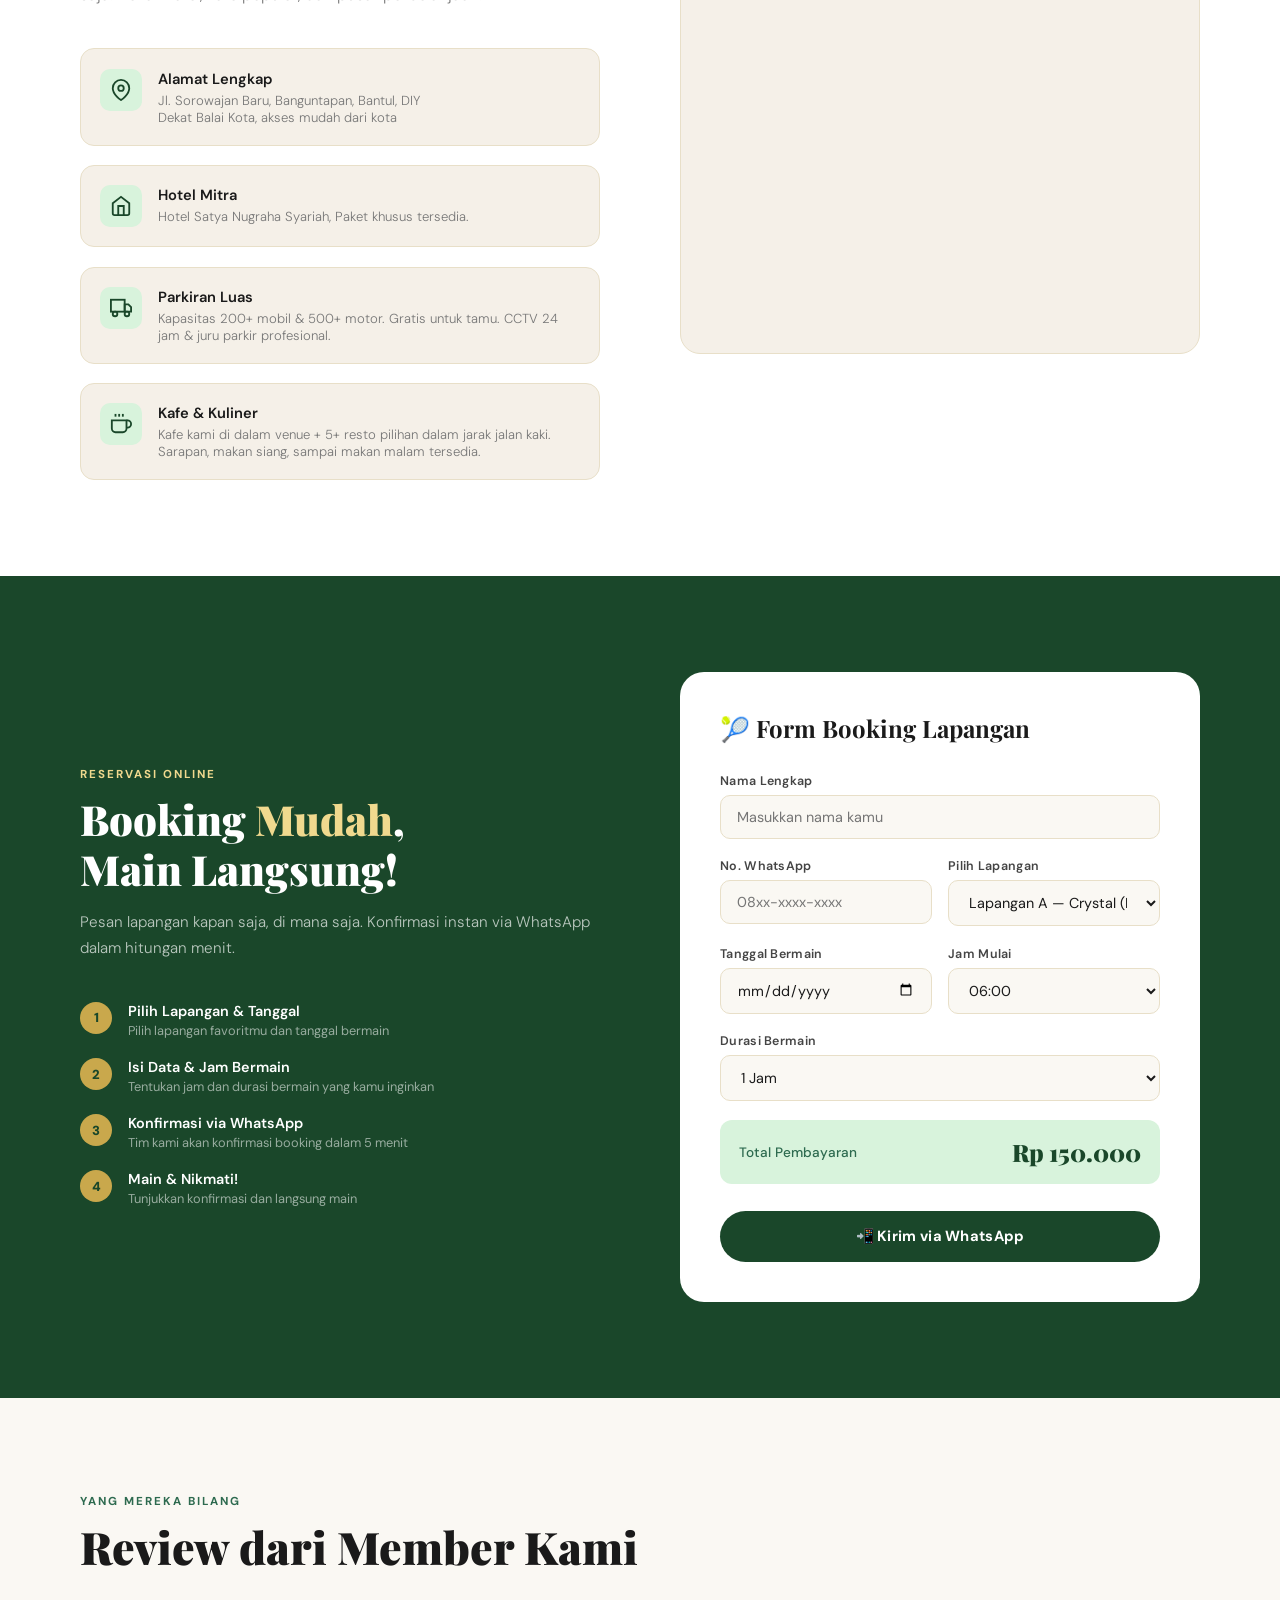
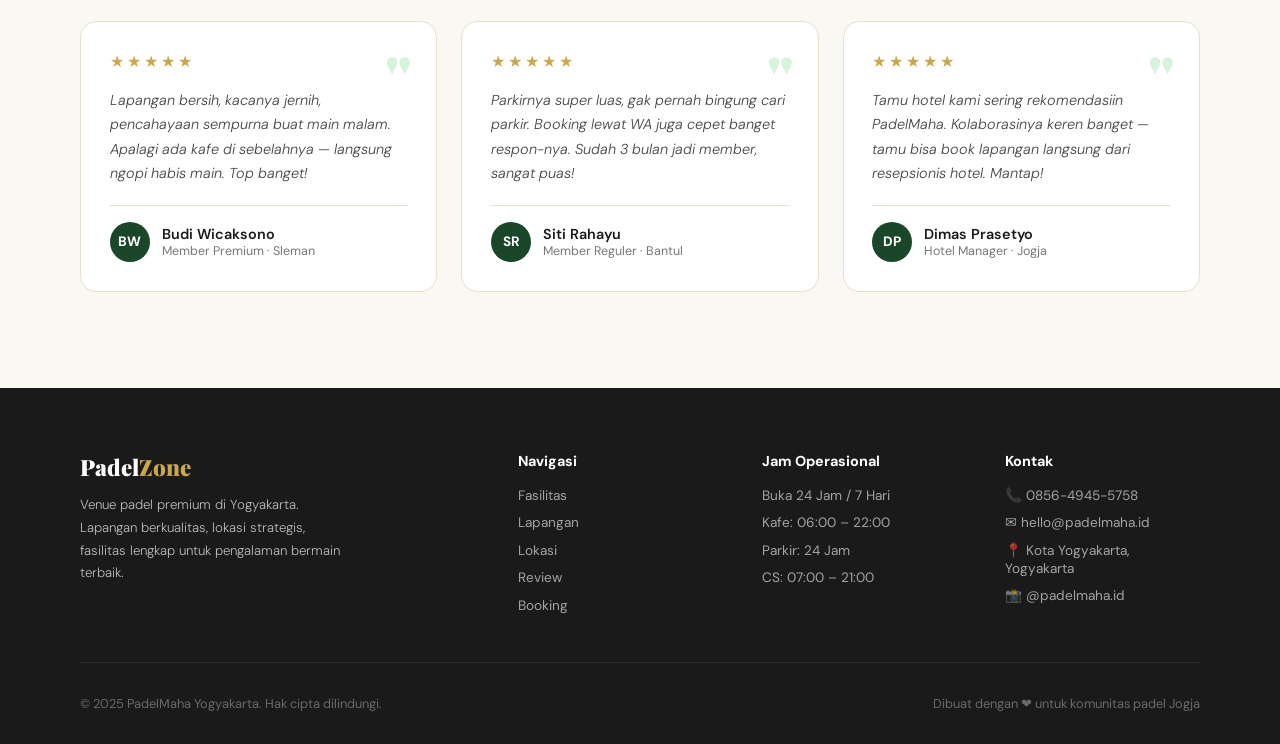
==== commit 3419e1fd: "Rename dashboard.html to index.html" ====
--- a/index.html
+++ b/index.html
@@ -1,294 +1,1154 @@
-<!DOCTYPE html PUBLIC "-//W3C//DTD XHTML 1.0 Transitional//EN" "http://www.w3.org/TR/xhtml1/DTD/xhtml1-transitional.dtd">
-<html xmlns="http://www.w3.org/1999/xhtml">
-<head>
-<meta http-equiv="Content-Type" content="text/html; charset=utf-8" />
-<title>Maha Bahari - Navigasi Pelayaran Global</title>
-<meta name="keywords" content="pelayaran, logistik laut, rute maritim, kapal cargo, navigasi laut" />
-<meta name="description" content="Maha Bahari menyediakan layanan pengelolaan rute pelayaran maritim terpercaya, pembaruan cuaca laut, dan manajemen logistik kargo modern." />
-<link href="templatemo_style.css" rel="stylesheet" type="text/css" />
-<link rel="stylesheet" type="text/css" href="content_slider_style.css" />
-
-<link rel="preconnect" href="https://fonts.googleapis.com">
-<link rel="preconnect" href="https://fonts.gstatic.com" crossorigin="crossorigin">
-<link href="https://fonts.googleapis.com/css2?family=Inter:wght@300;400;600;700&family=Lora:ital,wght@0,500;1,400&display=swap" rel="stylesheet">
-
-<style type="text/css">
-/* ==========================================================================
-   KODE PENYELEARASAN WARNA, TIPOGRAFI, DAN REPARASI FOOTER
-   ========================================================================== */
-body, p, ul, li, div {
-    font-family: 'Inter', -apple-system, BlinkMacSystemFont, "Segoe UI", Roboto, sans-serif !important;
-    font-size: 13px;
-    line-height: 1.6;
-}
-
-h1, h2, h3, h5, h6, .ui-tabs-nav span {
-    font-family: 'Lora', Georgia, serif !important;
-}
-
-/* Keterbacaan teks deskripsi di dalam slider utama */
-#featured .info p {
-    color: #e2e8f0 !important;
-    font-size: 13px !important;
-}
-
-#featured .info h2 a {
-    color: #ffffff !important;
-    font-weight: 600 !important;
-}
-
-/* Skema warna konten utama (kontras tinggi) */
-#templatemo_content p {
-    color: #334155 !important; /* Abu-abu gelap slate */
-}
-
-#templatemo_content h2 {
-    color: #1e3a8a !important; /* Biru dongker maritim */
-    font-weight: 700;
-}
-
-#templatemo_content h2 span {
-    color: #0284c7 !important; /* Aksentuasi cyan laut */
-}
-
-/* Memperbaiki keterbacaan teks tautan di footer agar tidak samar */
-#templatemo_footer .tmo_list li a {
-    color: #cbd5e1 !important;
-}
-#templatemo_footer .tmo_list li a:hover {
-    color: #38bdf8 !important;
-}
-
-#templatemo_footer p {
-    color: #94a3b8 !important;
-}
-
-/* PERBAIKAN BUG UTAMA: Mencegah gambar latar belakang footer merusak tata letak */
-#social_box {
-    margin: 15px 0 0 0 !important;
-    padding: 0 !important;
-    list-style: none !important;
-    display: flex !important;
-    gap: 10px !important;
-}
-
-#social_box li {
-    background: none !important;
-    padding: 0 !important;
-    margin: 0 !important;
-    display: inline-block !important;
-}
-
-#social_box li img {
-    width: 32px !important;
-    height: 32px !important;
-    border: none !important;
-    float: none !important;
-}
-</style>
-
-<script type="text/javascript" src="js/jquery.1.3.2.min.js" ></script>
-<script type="text/javascript" src="js/jquery-ui.min.js" ></script>
-<script type="text/javascript">
-	$(document).ready(function(){
-		$("#featured > ul").tabs({fx:{opacity: "toggle"}}).tabs("rotate", 5000, true);
-	});
-</script>
-
-</head>
-<body>
-
-<div id="templatemo_wrapper_outer">
-
-<div id="templatemo_wrapper">
-	
-    <div id="templatemo_header">
-
-    	<div id="site_title">
-            <h1><a href="#"><img src="images/templatemo_logo.jpg" alt="logo" /><span>Maha Bahari Nusantara</span></a></h1>
-        </div> 
-        
-        <div id="templatemo_menu">
-            <ul>
-                <li><a href="index.html" class="current">Beranda</a></li>
-                <li><a href="services.html">Layanan</a></li>
-                <li><a href="news.html">Berita</a></li>
-                <li><a href="about.html">Tentang Kami</a></li>
-                <li><a href="contact.html">Kontak</a></li>
-            </ul>    	
-        </div> 
-    </div> 
-    
-    <div id="templatemo_slider">
-    
-		<div id="featured" >
-			<ul class="ui-tabs-nav">
-                <li class="ui-tabs-nav-item ui-tabs-selected" id="nav-fragment-1"><a href="#fragment-1"><img src="images/image2-small.jpg" alt="Navigasi" /><span>Sistem Navigasi Canggih &amp; Pemetaan Jalur Otomatis</span></a></li>
-				<li class="ui-tabs-nav-item" id="nav-fragment-2"><a href="#fragment-2"><img src="images/image2-small.jpg" alt="Kargo" /><span>Manajemen Logistik Kargo dan Distribusi Antarpulau</span></a></li>
-				<li class="ui-tabs-nav-item" id="nav-fragment-3"><a href="#fragment-3"><img src="images/image3-small.jpg" alt="Cuaca" /><span>Pantauan Cuaca Real-Time Melalui Satelit Bahari</span></a></li>
-				<li class="ui-tabs-nav-item" id="nav-fragment-4"><a href="#fragment-4"><img src="images/image4-small.jpg" alt="Armada" /><span>Modernisasi Armada Kapal Dagang Komersial</span></a></li>
-			</ul>
-
-			<div id="fragment-1" class="ui-tabs-panel" style="">
-				<img src="images/image2.jpg" alt="Slide 1" />
-				<div class="info" >
-					<h2><a href="#" >Sistem Navigasi Canggih Jalur Maritim</a></h2>
-					<p>Menjamin keselamatan pelayaran dengan integrasi radar generasi terbaru. Kami menyediakan panduan rute otomatis guna menghindari risiko cuaca ekstrem di perairan terbuka....<a href="#" >selengkapnya</a></p>
-				</div>
-			</div>
-
-			<div id="fragment-2" class="ui-tabs-panel ui-tabs-hide" style="">
-				<img src="images/image2.jpg" alt="Slide 2" />
-				<div class="info" >
-					<h2><a href="#" >Manajemen Logistik Kargo Kontainer</a></h2>
-					<p>Sistem distribusi dan bongkar muat komparatif yang efisien untuk meminimalkan waktu tunggu kapal di pelabuhan utama. Menghubungkan titik perdagangan logistik nasional....<a href="#" >selengkapnya</a></p>
-				</div>
-			</div>
-
-			<div id="fragment-3" class="ui-tabs-panel ui-tabs-hide" style="">
-				<img src="images/image3.jpg" alt="Slide 3" />
-				<div class="info" >
-					<h2><a href="#" >Pantauan Cuaca Real-Time Terintegrasi</a></h2>
-					<p>Sistem peringatan dini gelombang laut dan kecepatan angin berbasis satelit. Membantu kapten kapal mengambil keputusan taktis demi perlindungan komoditas kargo Anda....<a href="#" >selengkapnya</a></p>
-				</div>
-			</div>
-
-			<div id="fragment-4" class="ui-tabs-panel ui-tabs-hide" style="">
-				<img src="images/image4.jpg" alt="Slide 4" />
-				<div class="info" >
-					<h2><a href="#" >Modernisasi Kualifikasi Awak Armada</a></h2>
-					<p>Pelatihan berkala awak kapal bersertifikasi internasional demi standar operasional armada yang prima. Menghadirkan efisiensi konsumsi bahan bakar kapal yang ramah lingkungan....<a href="#" >selengkapnya</a></p>
-				</div>
-			</div>
-    
-		</div>
-	</div> 
-    
-    <div id="templatemo_content">
-    	
-        <div class="col_w300">
-        	<h2>WARTA <span>BAHARI</span></h2>
-            
-            <div class="sb_news_box">
-                <img src="images/templatemo_image_04.jpg" alt="Warta 1" />
-    			<h6><a href="#">Regulasi Baru Alur Laut Kepulauan</a></h6>
-                Kementerian Perhubungan laut menerapkan pembaruan sistem zonasi guna memperketat pengawasan kapal asing.
-                <div class="cleaner"></div>
-            </div>
-			
-            <div class="sb_news_box">
-                <img src="images/templatemo_image_05.jpg" alt="Warta 2" />
-                <h6><a href="#">Ekspansi Terminal Kargo Domestik</a></h6>
-                Pembangunan infrastruktur dermaga baru rampung, kapasitas penampungan logistik meningkat hingga sekitar 40%.
-                <div class="cleaner"></div>
-            </div>
-			
-            <div class="sb_news_box">
-       	        <img src="images/templatemo_image_06.jpg" alt="Warta 3" />
-                <h6><a href="#">Teknologi Deteksi Dini Karang</a></h6>
-                Pemasangan sonar aktif di area perairan dangkal guna meminimalkan insiden lambung kapal tergores.
-                <div class="cleaner"></div>
-            </div>
-			
-            <div class="sb_news_box">
-       	        <img src="images/templatemo_image_07.jpg" alt="Warta 4" />
-                <h6><a href="#">Prediksi Musim Angin Monsun</a></h6>
-                Badan Meteorologi merilis infografis rute alternatif pelayaran komersial selama musim pancaroba berlangsung.
-                <div class="cleaner"></div>
-            </div>
-            
-            <div class="btn_more"><a href="news.html">Lihat Berita</a></div>	
-        </div>
-        
-        <div class="col_w300">
-            <h2>LAYANAN <span>KAMI</span></h2>
-            <div class="image_wrapper"><img width="240" height="110" src="images/templatemo_image_01.jpg" alt="Layanan" /></div>
-            <p><em>Maha Bahari fokus memberikan solusi rute pelayaran niaga paling aman, efisien, dan hemat bahan bakar melalui analisis prediktif big data kelautan.</em></p>
-                        
-            <ul class="tmo_list">
-                <li>Konsultasi Rute Tol Laut Komersial</li>
-                <li>Sistem Pelacakan Kargo Real-Time</li>
-                <li>Asuransi Perlindungan Lambung Kapal</li>
-                <li>Sertifikasi Keamanan Awak Maritim</li>                        
-            </ul>
-            <div class="cleaner"></div>
-            <div class="btn_more"><a href="services.html">Layanan Lengkap</a></div>
-        </div>
-        
-        <div class="col_w300 col_last">
-            <h2>TENTANG <span>KAMI</span></h2>
-            <div class="image_wrapper"><img width="240" height="110" src="images/templatemo_image_02.jpg" alt="Tentang" /></div>
-            <p><em>Berdiri sejak dedikasi panjang dalam dunia maritim, kami berkomitmen menjaga rantai pasok distribusi logistik laut tetap lancar.</em></p>
-            <p>Maha Bahari merupakan penyedia ekosistem solusi maritim digital terpadu. Kami mengintegrasikan teknologi informasi berbasis satelit ke dalam operasional kapal niaga konvensional. Melalui jaringan kemitraan pelabuhan yang luas, kami membantu pelaku industri menjangkau rute terjauh secara aman, tepat waktu, dan efisien.</p>
-          <div class="btn_more"><a href="about.html">Profil Perusahaan</a></div>
-      </div>
-    
-    	<div class="cleaner"></div>
-    </div>
-    
-	<div class="cleaner"></div>
-</div>
-</div>
-
-<div id="templatemo_footer_wrapper">
-	<div id="footer_top"></div>
-	
-	<div id="templatemo_footer">
-    
-        <div class="col_w220">
-            <h5>Media Sosial</h5>
-            <p>Ikuti pembaruan terkini mengenai kondisi pelayaran maritim, artikel edukasi kelautan, dan layanan logistik kami melalui kanal resmi berikut.</p>
-            
-            <ul id="social_box">
-                <li><a href="#"><img src="images/facebook.png" alt="Facebook" /></a></li>
-                <li><a href="#"><img src="images/twitter.png" alt="Twitter" /></a></li>
-                <li><a href="#"><img src="images/linkedin.jpg" alt="Linkedin" /></a></li>
-                <li><a href="#"><img src="images/technorati.jpg" alt="Technorati" /></a></li>
-                <li><a href="#"><img src="images/myspace.jpg" alt="Myspace" /></a></li>                
-            </ul>
-        </div>
-        
-        <div class="col_w220">
-            <h5>Peta Situs</h5>
-            <ul class="tmo_list">
-                <li><a href="index.html">Beranda Utama</a></li>
-                <li><a href="services.html">Spesifikasi Layanan</a></li>
-                <li><a href="news.html">Warta Informasi</a></li>
-                <li><a href="about.html">Sejarah Instansi</a></li>
-                <li><a href="contact.html">Hubungi Kami</a></li>
-            </ul>  
-        </div>
-        
-        <div class="col_w220">
-            <h5>Mitra Strategis</h5>
-			<ul class="tmo_list">
-                <li><a href="#">Otoritas Pelabuhan Utama</a></li>
-                <li><a href="#">Asosiasi Logistik Laut</a></li>
-                <li><a href="#">Penyedia Peta Hidrografi</a></li>
-                <li><a href="#">Akademi Pelayaran Sipil</a></li>
-				<li><a href="#">Badan Meteorologi Maritim</a></li>
-            </ul>
-        </div>
-        
-        <div class="col_w220 col_last">
-            <h5>Tautan Penting</h5>
-            <ul class="tmo_list">
-                <li><a href="#">Maklumat Keselamatan Selat</a></li>
-                <li><a href="#">Panduan Hukum Maritim</a></li>
-                <li><a href="#">Ketentuan Tarif Kargo Pelabuhan</a></li>
-                <li><a href="#">Sistem Pelaporan Insiden</a></li>
-				<li><a href="#">Registrasi Sertifikat Awak</a></li>
-            </ul>    
-        </div>
-        
-        <div class="cleaner"></div>
-    </div> 
-	
-    <div id="templatemo_copyright">
-        Hak Cipta © 2026 <a href="#">Maha Bahari Nusantara</a> | Dirancang secara Harmonis untuk Keterbacaan Optimal
-    </div>
-    
-</div>
-<script src="login/js/welcome.js"></script>
-</body>
-</html>
+<!DOCTYPE html>
+<html lang="id">
+<head>
+<meta charset="UTF-8">
+<meta name="viewport" content="width=device-width, initial-scale=1.0">
+<title>PadelMaha — Sewa Lapangan Padel Premium</title>
+<link href="https://fonts.googleapis.com/css2?family=Playfair+Display:wght@700;900&family=DM+Sans:wght@300;400;500;600&display=swap" rel="stylesheet">
+<style>
+  :root {
+    --green: #1a472a;
+    --green-mid: #2d6a4f;
+    --green-light: #52b788;
+    --green-pale: #d8f3dc;
+    --sand: #f5f0e8;
+    --sand-dark: #e8dfc8;
+    --cream: #faf8f3;
+    --text-dark: #1a1a1a;
+    --text-mid: #444;
+    --text-soft: #777;
+    --white: #fff;
+    --accent: #c9a84c;
+    --accent-light: #f0d98e;
+  }
+
+  * { margin: 0; padding: 0; box-sizing: border-box; }
+
+  html { scroll-behavior: smooth; }
+
+  body {
+    font-family: 'DM Sans', sans-serif;
+    background: var(--cream);
+    color: var(--text-dark);
+    overflow-x: hidden;
+  }
+
+  /* ── NAV ── */
+  nav {
+    position: fixed; top: 0; left: 0; right: 0; z-index: 100;
+    display: flex; align-items: center; justify-content: space-between;
+    padding: 1.2rem 4rem;
+    background: rgba(250,248,243,0.92);
+    backdrop-filter: blur(12px);
+    border-bottom: 1px solid rgba(26,71,42,0.08);
+  }
+
+  .nav-logo {
+    font-family: 'Playfair Display', serif;
+    font-size: 1.6rem; font-weight: 900;
+    color: var(--green);
+    letter-spacing: -0.5px;
+  }
+  .nav-logo span { color: var(--accent); }
+
+  .nav-links { display: flex; gap: 2.4rem; list-style: none; }
+  .nav-links a {
+    text-decoration: none; color: var(--text-mid);
+    font-size: 0.88rem; font-weight: 500; letter-spacing: 0.4px;
+    transition: color 0.2s;
+  }
+  .nav-links a:hover { color: var(--green); }
+
+  .nav-cta {
+    background: var(--green); color: var(--white);
+    padding: 0.6rem 1.5rem; border-radius: 50px;
+    text-decoration: none; font-size: 0.85rem; font-weight: 600;
+    letter-spacing: 0.3px; transition: background 0.2s, transform 0.15s;
+  }
+  .nav-cta:hover { background: var(--green-mid); transform: translateY(-1px); }
+
+  /* ── HERO ── */
+  #hero {
+    min-height: 100vh;
+    background: var(--green);
+    display: grid; grid-template-columns: 1fr 1fr;
+    align-items: center; position: relative; overflow: hidden;
+    padding-top: 80px;
+  }
+
+  .hero-bg-pattern {
+    position: absolute; inset: 0; opacity: 0.06;
+    background-image:
+      repeating-linear-gradient(0deg, transparent, transparent 39px, rgba(255,255,255,0.5) 39px, rgba(255,255,255,0.5) 40px),
+      repeating-linear-gradient(90deg, transparent, transparent 39px, rgba(255,255,255,0.5) 39px, rgba(255,255,255,0.5) 40px);
+  }
+
+  .hero-left {
+    padding: 5rem 3rem 5rem 5rem; position: relative; z-index: 2;
+  }
+
+  .hero-badge {
+    display: inline-flex; align-items: center; gap: 6px;
+    background: rgba(201,168,76,0.2); border: 1px solid rgba(201,168,76,0.4);
+    color: var(--accent-light); padding: 6px 14px; border-radius: 50px;
+    font-size: 0.75rem; font-weight: 600; letter-spacing: 1px;
+    text-transform: uppercase; margin-bottom: 1.8rem;
+  }
+
+  .hero-left h1 {
+    font-family: 'Playfair Display', serif;
+    font-size: clamp(2.8rem, 5vw, 4.2rem);
+    font-weight: 900; line-height: 1.1;
+    color: var(--white); margin-bottom: 1.4rem;
+  }
+  .hero-left h1 em { color: var(--accent-light); font-style: normal; }
+
+  .hero-left p {
+    color: rgba(255,255,255,0.75); font-size: 1.05rem;
+    line-height: 1.75; max-width: 420px; margin-bottom: 2.5rem;
+    font-weight: 300;
+  }
+
+  .hero-btns { display: flex; gap: 1rem; flex-wrap: wrap; }
+
+  .btn-primary {
+    background: var(--accent); color: var(--green);
+    padding: 0.85rem 2rem; border-radius: 50px;
+    text-decoration: none; font-weight: 700; font-size: 0.9rem;
+    letter-spacing: 0.3px; transition: all 0.2s;
+    display: inline-flex; align-items: center; gap: 8px;
+  }
+  .btn-primary:hover { background: var(--accent-light); transform: translateY(-2px); }
+
+  .btn-outline {
+    border: 1.5px solid rgba(255,255,255,0.4); color: var(--white);
+    padding: 0.85rem 2rem; border-radius: 50px;
+    text-decoration: none; font-weight: 500; font-size: 0.9rem;
+    transition: all 0.2s; display: inline-flex; align-items: center; gap: 8px;
+  }
+  .btn-outline:hover { border-color: rgba(255,255,255,0.8); background: rgba(255,255,255,0.08); }
+
+  .hero-stats {
+    display: flex; gap: 2.5rem; margin-top: 3.5rem;
+    padding-top: 2rem; border-top: 1px solid rgba(255,255,255,0.1);
+  }
+  .hero-stat-num {
+    font-family: 'Playfair Display', serif; font-size: 2rem;
+    font-weight: 900; color: var(--accent-light);
+  }
+  .hero-stat-label {
+    font-size: 0.75rem; color: rgba(255,255,255,0.55);
+    font-weight: 400; letter-spacing: 0.3px; margin-top: 2px;
+  }
+
+  .hero-right {
+    position: relative; height: 100vh; display: flex;
+    align-items: center; justify-content: center; z-index: 2;
+  }
+
+  .hero-court-card {
+    background: rgba(255,255,255,0.07);
+    border: 1px solid rgba(255,255,255,0.15);
+    border-radius: 20px; padding: 2rem;
+    width: 340px; backdrop-filter: blur(8px);
+    position: relative;
+  }
+
+  .court-visual {
+    width: 100%; height: 200px;
+    background: var(--green-mid);
+    border-radius: 12px; position: relative; overflow: hidden;
+    margin-bottom: 1.5rem;
+  }
+
+  /* SVG padel court lines */
+  .court-visual svg { width: 100%; height: 100%; }
+
+  .court-info-grid {
+    display: grid; grid-template-columns: 1fr 1fr;
+    gap: 1rem;
+  }
+  .court-info-item {
+    background: rgba(255,255,255,0.06);
+    border-radius: 10px; padding: 0.8rem 1rem;
+  }
+  .court-info-label {
+    font-size: 0.7rem; color: rgba(255,255,255,0.5);
+    text-transform: uppercase; letter-spacing: 1px; margin-bottom: 4px;
+  }
+  .court-info-val {
+    font-size: 1rem; font-weight: 600; color: var(--white);
+  }
+  .court-info-val.available { color: var(--green-light); }
+
+  .floating-tag {
+    position: absolute; background: var(--accent);
+    color: var(--green); padding: 8px 14px; border-radius: 50px;
+    font-size: 0.78rem; font-weight: 700; letter-spacing: 0.3px;
+    white-space: nowrap;
+  }
+  .tag-1 { top: -14px; right: 30px; }
+  .tag-2 { bottom: 10px; left: -20px; }
+
+  /* ── SECTION BASE ── */
+  section { padding: 6rem 5rem; }
+
+  .section-eyebrow {
+    font-size: 0.72rem; font-weight: 700; letter-spacing: 2px;
+    text-transform: uppercase; color: var(--green-mid);
+    margin-bottom: 0.8rem;
+  }
+
+  .section-title {
+    font-family: 'Playfair Display', serif;
+    font-size: clamp(2rem, 3.5vw, 2.8rem); font-weight: 900;
+    line-height: 1.15; color: var(--text-dark); margin-bottom: 1rem;
+  }
+
+  .section-sub {
+    color: var(--text-soft); font-size: 1rem; line-height: 1.7;
+    max-width: 520px; font-weight: 300;
+  }
+
+  /* ── FASILITAS ── */
+  #fasilitas {
+    background: var(--white); padding: 6rem 5rem;
+  }
+
+  .facilities-header {
+    display: flex; justify-content: space-between;
+    align-items: flex-end; margin-bottom: 3.5rem;
+    flex-wrap: wrap; gap: 1.5rem;
+  }
+
+  .facilities-grid {
+    display: grid; grid-template-columns: repeat(3, 1fr);
+    gap: 1.5rem;
+  }
+
+  .facility-card {
+    background: var(--cream); border-radius: 16px;
+    padding: 2rem; border: 1px solid var(--sand-dark);
+    transition: transform 0.25s, box-shadow 0.25s;
+    position: relative; overflow: hidden;
+  }
+  .facility-card::before {
+    content: ''; position: absolute; top: 0; left: 0; right: 0; height: 3px;
+    background: var(--green-light); transform: scaleX(0);
+    transform-origin: left; transition: transform 0.3s;
+  }
+  .facility-card:hover::before { transform: scaleX(1); }
+  .facility-card:hover { transform: translateY(-4px); box-shadow: 0 12px 40px rgba(26,71,42,0.1); }
+
+  .facility-icon {
+    width: 52px; height: 52px; border-radius: 14px;
+    background: var(--green-pale); display: flex;
+    align-items: center; justify-content: center; margin-bottom: 1.2rem;
+  }
+  .facility-icon svg { width: 26px; height: 26px; stroke: var(--green); fill: none; stroke-width: 1.8; }
+
+  .facility-name {
+    font-weight: 700; font-size: 1.05rem; margin-bottom: 0.5rem;
+    color: var(--text-dark);
+  }
+  .facility-desc {
+    font-size: 0.88rem; color: var(--text-soft); line-height: 1.6; font-weight: 300;
+  }
+
+  /* ── LAPANGAN ── */
+  #lapangan { background: var(--sand); }
+
+  .courts-grid {
+    display: grid; grid-template-columns: repeat(3, 1fr);
+    gap: 1.5rem; margin-top: 3rem;
+  }
+
+  .court-card {
+    background: var(--white); border-radius: 20px; overflow: hidden;
+    border: 1px solid var(--sand-dark);
+    transition: transform 0.25s, box-shadow 0.25s;
+  }
+  .court-card:hover { transform: translateY(-5px); box-shadow: 0 16px 48px rgba(0,0,0,0.1); }
+
+  .court-card-img {
+    height: 160px; background: var(--green);
+    position: relative; overflow: hidden;
+    display: flex; align-items: center; justify-content: center;
+  }
+  .court-card-img svg { width: 90%; height: 90%; opacity: 0.9; }
+
+  .court-card-badge {
+    position: absolute; top: 12px; right: 12px;
+    background: var(--accent); color: var(--green);
+    padding: 4px 12px; border-radius: 50px;
+    font-size: 0.72rem; font-weight: 700;
+  }
+
+  .court-card-body { padding: 1.5rem; }
+  .court-card-name { font-weight: 700; font-size: 1.05rem; margin-bottom: 0.5rem; }
+
+  .court-features {
+    display: flex; gap: 8px; flex-wrap: wrap; margin-bottom: 1.2rem;
+  }
+  .feature-pill {
+    background: var(--green-pale); color: var(--green-mid);
+    padding: 3px 10px; border-radius: 50px; font-size: 0.72rem; font-weight: 600;
+  }
+
+  .court-price {
+    display: flex; align-items: baseline; gap: 6px;
+    margin-bottom: 1rem;
+  }
+  .price-num {
+    font-family: 'Playfair Display', serif; font-size: 1.6rem; font-weight: 900; color: var(--green);
+  }
+  .price-unit { font-size: 0.8rem; color: var(--text-soft); }
+
+  .btn-book {
+    width: 100%; background: var(--green); color: var(--white);
+    border: none; padding: 0.75rem; border-radius: 50px;
+    font-size: 0.88rem; font-weight: 600; cursor: pointer;
+    transition: background 0.2s; letter-spacing: 0.3px;
+  }
+  .btn-book:hover { background: var(--green-mid); }
+
+  /* ── LOKASI ── */
+  #lokasi {
+    background: var(--white);
+    display: grid; grid-template-columns: 1fr 1fr; gap: 5rem;
+    align-items: center;
+  }
+
+  .lokasi-map {
+    background: var(--sand); border-radius: 20px;
+    height: 420px; position: relative; overflow: hidden;
+    border: 1px solid var(--sand-dark);
+  }
+  .lokasi-map iframe {
+    width: 100%; height: 100%; border: none; border-radius: 20px;
+  }
+
+  .lokasi-features { margin-top: 2.5rem; display: flex; flex-direction: column; gap: 1.2rem; }
+
+  .lokasi-feature {
+    display: flex; gap: 1rem; align-items: flex-start;
+    padding: 1.2rem; background: var(--sand); border-radius: 14px;
+    border: 1px solid var(--sand-dark);
+  }
+  .lokasi-feature-icon {
+    width: 42px; height: 42px; min-width: 42px;
+    background: var(--green-pale); border-radius: 10px;
+    display: flex; align-items: center; justify-content: center;
+  }
+  .lokasi-feature-icon svg { width: 22px; height: 22px; stroke: var(--green); fill: none; stroke-width: 2; }
+  .lokasi-feature-title { font-weight: 600; font-size: 0.92rem; margin-bottom: 3px; }
+  .lokasi-feature-desc { font-size: 0.82rem; color: var(--text-soft); font-weight: 300; }
+
+  /* ── BOOKING ── */
+  #booking {
+    background: var(--green);
+    display: grid; grid-template-columns: 1fr 1fr; gap: 5rem;
+    align-items: center; padding: 6rem 5rem;
+  }
+
+  .booking-left h2 {
+    font-family: 'Playfair Display', serif; font-size: 2.6rem; font-weight: 900;
+    color: var(--white); margin-bottom: 1rem; line-height: 1.2;
+  }
+  .booking-left h2 em { color: var(--accent-light); font-style: normal; }
+  .booking-left p { color: rgba(255,255,255,0.7); font-size: 0.95rem; line-height: 1.7; font-weight: 300; }
+
+  .booking-steps { margin-top: 2.5rem; display: flex; flex-direction: column; gap: 1.2rem; }
+  .booking-step {
+    display: flex; gap: 1rem; align-items: flex-start;
+  }
+  .step-num {
+    width: 32px; height: 32px; min-width: 32px;
+    background: var(--accent); border-radius: 50%;
+    display: flex; align-items: center; justify-content: center;
+    font-weight: 900; font-size: 0.82rem; color: var(--green);
+  }
+  .step-info-title { font-weight: 600; color: var(--white); font-size: 0.9rem; }
+  .step-info-desc { font-size: 0.8rem; color: rgba(255,255,255,0.55); margin-top: 2px; }
+
+  .booking-form {
+    background: var(--white); border-radius: 24px; padding: 2.5rem;
+  }
+  .booking-form h3 {
+    font-family: 'Playfair Display', serif; font-size: 1.5rem; font-weight: 700;
+    margin-bottom: 1.8rem; color: var(--text-dark);
+  }
+
+  .form-group { margin-bottom: 1.2rem; }
+  .form-label {
+    display: block; font-size: 0.78rem; font-weight: 600;
+    color: var(--text-mid); margin-bottom: 6px; letter-spacing: 0.3px;
+  }
+  .form-control {
+    width: 100%; padding: 0.75rem 1rem;
+    border: 1.5px solid var(--sand-dark); border-radius: 10px;
+    font-family: 'DM Sans', sans-serif; font-size: 0.9rem; color: var(--text-dark);
+    background: var(--cream); transition: border-color 0.2s;
+    outline: none;
+  }
+  .form-control:focus { border-color: var(--green-light); }
+
+  .form-row { display: grid; grid-template-columns: 1fr 1fr; gap: 1rem; }
+
+  .btn-submit {
+    width: 100%; background: var(--green); color: var(--white);
+    border: none; padding: 0.95rem; border-radius: 50px;
+    font-size: 0.92rem; font-weight: 700; cursor: pointer;
+    font-family: 'DM Sans', sans-serif; transition: background 0.2s;
+    margin-top: 0.5rem; letter-spacing: 0.3px;
+  }
+  .btn-submit:hover { background: var(--green-mid); }
+
+  .total-display {
+    background: var(--green-pale); border-radius: 12px;
+    padding: 1rem 1.2rem; margin-bottom: 1.2rem;
+    display: flex; justify-content: space-between; align-items: center;
+  }
+  .total-label { font-size: 0.85rem; color: var(--green-mid); font-weight: 500; }
+  .total-price {
+    font-family: 'Playfair Display', serif; font-size: 1.5rem; font-weight: 900; color: var(--green);
+  }
+
+  /* ── TESTIMONIALS ── */
+  #testimoni { background: var(--cream); }
+  .testi-grid {
+    display: grid; grid-template-columns: repeat(3, 1fr);
+    gap: 1.5rem; margin-top: 3rem;
+  }
+  .testi-card {
+    background: var(--white); border-radius: 16px; padding: 1.8rem;
+    border: 1px solid var(--sand-dark); position: relative;
+  }
+  .testi-stars {
+    display: flex; gap: 3px; margin-bottom: 1rem;
+  }
+  .star { color: var(--accent); font-size: 1rem; }
+  .testi-text {
+    font-size: 0.9rem; line-height: 1.7; color: var(--text-mid);
+    font-weight: 300; margin-bottom: 1.2rem; font-style: italic;
+  }
+  .testi-author {
+    display: flex; align-items: center; gap: 0.75rem;
+    padding-top: 1rem; border-top: 1px solid var(--sand-dark);
+  }
+  .testi-avatar {
+    width: 40px; height: 40px; border-radius: 50%;
+    background: var(--green); display: flex; align-items: center;
+    justify-content: center; font-weight: 700; font-size: 0.85rem; color: var(--white);
+  }
+  .testi-name { font-weight: 600; font-size: 0.9rem; }
+  .testi-role { font-size: 0.78rem; color: var(--text-soft); }
+
+  .quote-mark {
+    position: absolute; top: 1.5rem; right: 1.5rem;
+    font-family: 'Playfair Display', serif; font-size: 4rem;
+    line-height: 1; color: var(--green-pale); font-weight: 900;
+    select: none;
+  }
+
+  /* ── PROMO BANNER ── */
+  .promo-banner {
+    background: var(--accent); padding: 2rem 5rem;
+    display: flex; align-items: center; justify-content: space-between; flex-wrap: wrap; gap: 1.5rem;
+  }
+  .promo-text {
+    font-family: 'Playfair Display', serif; font-size: 1.5rem; font-weight: 900; color: var(--green);
+  }
+  .promo-sub { font-size: 0.88rem; color: rgba(26,71,42,0.7); margin-top: 3px; }
+  .btn-promo {
+    background: var(--green); color: var(--white); padding: 0.8rem 2rem;
+    border-radius: 50px; text-decoration: none; font-weight: 700; font-size: 0.88rem;
+    transition: background 0.2s;
+  }
+  .btn-promo:hover { background: var(--green-mid); }
+
+  /* ── FOOTER ── */
+  footer {
+    background: var(--text-dark); color: rgba(255,255,255,0.7);
+    padding: 4rem 5rem 2rem; font-size: 0.88rem;
+  }
+  .footer-grid {
+    display: grid; grid-template-columns: 2fr 1fr 1fr 1fr; gap: 3rem;
+    padding-bottom: 3rem; border-bottom: 1px solid rgba(255,255,255,0.08);
+    margin-bottom: 2rem;
+  }
+  .footer-logo {
+    font-family: 'Playfair Display', serif; font-size: 1.4rem; font-weight: 900; color: var(--white);
+    margin-bottom: 0.8rem;
+  }
+  .footer-logo span { color: var(--accent); }
+  .footer-desc { font-size: 0.83rem; line-height: 1.7; max-width: 260px; font-weight: 300; }
+
+  .footer-col-title { font-weight: 700; color: var(--white); margin-bottom: 1rem; font-size: 0.9rem; }
+  .footer-links { list-style: none; display: flex; flex-direction: column; gap: 0.6rem; }
+  .footer-links a { text-decoration: none; color: rgba(255,255,255,0.6); transition: color 0.2s; font-size: 0.85rem; }
+  .footer-links a:hover { color: var(--accent); }
+
+  .footer-bottom {
+    display: flex; justify-content: space-between; flex-wrap: wrap; gap: 1rem;
+    font-size: 0.8rem; color: rgba(255,255,255,0.35);
+  }
+
+  /* ── MODAL ── */
+  .modal-overlay {
+    display: none; position: fixed; inset: 0; z-index: 200;
+    background: rgba(0,0,0,0.6); align-items: center; justify-content: center;
+  }
+  .modal-overlay.open { display: flex; }
+  .modal {
+    background: var(--white); border-radius: 20px; padding: 2.5rem;
+    max-width: 420px; width: 90%; position: relative;
+    animation: slideUp 0.3s ease;
+  }
+  @keyframes slideUp {
+    from { transform: translateY(30px); opacity: 0; }
+    to { transform: translateY(0); opacity: 1; }
+  }
+  .modal-close {
+    position: absolute; top: 1.2rem; right: 1.2rem;
+    background: var(--sand); border: none; width: 32px; height: 32px;
+    border-radius: 50%; cursor: pointer; font-size: 1rem; color: var(--text-mid);
+    display: flex; align-items: center; justify-content: center;
+  }
+  .modal h3 {
+    font-family: 'Playfair Display', serif; font-size: 1.4rem; font-weight: 900;
+    color: var(--green); margin-bottom: 0.5rem;
+  }
+  .modal p { font-size: 0.88rem; color: var(--text-soft); margin-bottom: 1.5rem; }
+
+  /* ── SCROLL ANIMATION ── */
+  .fade-up {
+    opacity: 0; transform: translateY(30px);
+    transition: opacity 0.6s ease, transform 0.6s ease;
+  }
+  .fade-up.visible { opacity: 1; transform: translateY(0); }
+
+  /* ── WHATSAPP BTN ── */
+  .wa-btn {
+    position: fixed; bottom: 2rem; right: 2rem; z-index: 99;
+    background: #25d366; color: var(--white);
+    width: 56px; height: 56px; border-radius: 50%;
+    display: flex; align-items: center; justify-content: center;
+    box-shadow: 0 4px 20px rgba(37,211,102,0.4);
+    text-decoration: none; transition: transform 0.2s;
+  }
+  .wa-btn:hover { transform: scale(1.1); }
+  .wa-btn svg { width: 28px; height: 28px; }
+
+  /* Responsive */
+  @media (max-width: 900px) {
+    nav { padding: 1rem 1.5rem; }
+    .nav-links { display: none; }
+    section { padding: 4rem 1.5rem; }
+    #hero { grid-template-columns: 1fr; padding: 6rem 1.5rem 3rem; }
+    .hero-right { display: none; }
+    .facilities-grid, .courts-grid, .testi-grid { grid-template-columns: 1fr; }
+    #lokasi, #booking { grid-template-columns: 1fr; gap: 2.5rem; }
+    .footer-grid { grid-template-columns: 1fr 1fr; }
+    .promo-banner { padding: 2rem 1.5rem; }
+    .form-row { grid-template-columns: 1fr; }
+  }
+</style>
+</head>
+<body>
+
+<!-- NAV -->
+<nav>
+  <div class="nav-logo">Padel<span>Maha</span></div>
+  <ul class="nav-links">
+    <li><a href="#fasilitas">Fasilitas</a></li>
+    <li><a href="#lapangan">Lapangan</a></li>
+    <li><a href="#lokasi">Lokasi</a></li>
+    <li><a href="#testimoni">Review</a></li>
+    <li><a href="#booking">Booking</a></li>
+  </ul>
+  <a href="#booking" class="nav-cta">Booking Sekarang</a>
+</nav>
+
+<!-- HERO -->
+<section id="hero">
+  <div class="hero-bg-pattern"></div>
+  <div class="hero-left">
+    <div class="hero-badge">⚡ Yogyakarta #1 Padel Venue</div>
+    <h1>Sewa Lapangan <em>Padel</em> Premium di Jogja</h1>
+    <p>Nikmati pengalaman bermain padel di fasilitas berstandar internasional. Dekat hotel, kafe, dan parkiran luas — semua dalam satu kawasan nyaman.</p>
+    <div class="hero-btns">
+      <a href="#booking" class="btn-primary">🎾 Booking Lapangan</a>
+      <a href="#lapangan" class="btn-outline">Lihat Lapangan</a>
+    </div>
+    <div class="hero-stats">
+      <div>
+        <div class="hero-stat-num">6</div>
+        <div class="hero-stat-label">Lapangan Tersedia</div>
+      </div>
+      <div>
+        <div class="hero-stat-num">2.000+</div>
+        <div class="hero-stat-label">Member Aktif</div>
+      </div>
+      <div>
+        <div class="hero-stat-num">4.9★</div>
+        <div class="hero-stat-label">Rating Google</div>
+      </div>
+    </div>
+  </div>
+  <div class="hero-right">
+    <div class="hero-court-card">
+      <div class="floating-tag tag-1">🏨 Hotel 0m</div>
+      <div class="court-visual">
+        <svg viewBox="0 0 300 190" xmlns="http://www.w3.org/2000/svg">
+          <!-- Court ground -->
+          <rect width="300" height="190" fill="#2d6a4f"/>
+          <!-- Court outline -->
+          <rect x="30" y="20" width="240" height="150" fill="none" stroke="rgba(255,255,255,0.8)" stroke-width="2"/>
+          <!-- Net line -->
+          <line x1="30" y1="95" x2="270" y2="95" stroke="white" stroke-width="2.5"/>
+          <!-- Service boxes -->
+          <line x1="90" y1="20" x2="90" y2="95" stroke="rgba(255,255,255,0.5)" stroke-width="1.5"/>
+          <line x1="210" y1="20" x2="210" y2="95" stroke="rgba(255,255,255,0.5)" stroke-width="1.5"/>
+          <line x1="90" y1="95" x2="90" y2="170" stroke="rgba(255,255,255,0.5)" stroke-width="1.5"/>
+          <line x1="210" y1="95" x2="210" y2="170" stroke="rgba(255,255,255,0.5)" stroke-width="1.5"/>
+          <!-- Center marks -->
+          <line x1="150" y1="20" x2="150" y2="95" stroke="rgba(255,255,255,0.4)" stroke-width="1"/>
+          <line x1="150" y1="95" x2="150" y2="170" stroke="rgba(255,255,255,0.4)" stroke-width="1"/>
+          <!-- Glass walls indicator -->
+          <rect x="30" y="20" width="240" height="8" fill="rgba(135,206,235,0.3)"/>
+          <rect x="30" y="162" width="240" height="8" fill="rgba(135,206,235,0.3)"/>
+          <!-- Net posts -->
+          <circle cx="150" cy="95" r="4" fill="white"/>
+          <!-- Players -->
+          <circle cx="110" cy="130" r="7" fill="#c9a84c"/>
+          <circle cx="190" cy="60" r="7" fill="#c9a84c"/>
+          <!-- Ball -->
+          <circle cx="150" cy="95" r="4" fill="#f5f0e8"/>
+          <!-- Lighting poles -->
+          <line x1="30" y1="20" x2="30" y2="5" stroke="rgba(255,255,255,0.6)" stroke-width="2"/>
+          <line x1="270" y1="20" x2="270" y2="5" stroke="rgba(255,255,255,0.6)" stroke-width="2"/>
+          <circle cx="30" cy="4" r="3" fill="#f0d98e"/>
+          <circle cx="270" cy="4" r="3" fill="#f0d98e"/>
+        </svg>
+      </div>
+      <div class="court-info-grid">
+        <div class="court-info-item">
+          <div class="court-info-label">Status</div>
+          <div class="court-info-val available">● Tersedia</div>
+        </div>
+        <div class="court-info-item">
+          <div class="court-info-label">Harga/Jam</div>
+          <div class="court-info-val">Rp 120K</div>
+        </div>
+        <div class="court-info-item">
+          <div class="court-info-label">Tipe</div>
+          <div class="court-info-val">Kaca Full</div>
+        </div>
+        <div class="court-info-item">
+          <div class="court-info-label">Pencahayaan</div>
+          <div class="court-info-val">LED Pro</div>
+        </div>
+      </div>
+      <div class="floating-tag tag-2">☕ Kafe 30m</div>
+    </div>
+  </div>
+</section>
+
+<!-- PROMO BANNER -->
+<div class="promo-banner">
+  <div>
+    <div class="promo-text">🎉 Promo Member: Hemat 30% untuk sesi pagi!</div>
+    <div class="promo-sub">Berlaku setiap Senin–Jumat, pukul 06:00–10:00 WIB</div>
+  </div>
+  <a href="#booking" class="btn-promo">Klaim Promo</a>
+</div>
+
+<!-- FASILITAS -->
+<section id="fasilitas">
+  <div class="facilities-header">
+    <div>
+      <div class="section-eyebrow">Apa yang Kami Tawarkan</div>
+      <h2 class="section-title">Fasilitas Lengkap &<br>Berkelas</h2>
+    </div>
+    <p class="section-sub">Semua yang kamu butuhkan tersedia di sini — dari lapangan hingga tempat bersantai setelah bermain.</p>
+  </div>
+  <div class="facilities-grid">
+    <!-- 1 -->
+    <div class="facility-card fade-up">
+      <div class="facility-icon">
+        <svg viewBox="0 0 24 24"><rect x="2" y="3" width="20" height="18" rx="2"/><line x1="2" y1="12" x2="22" y2="12"/><line x1="12" y1="3" x2="12" y2="21"/></svg>
+      </div>
+      <div class="facility-name">6 Lapangan Padel</div>
+      <div class="facility-desc">Tersedia lapangan indoor dan outdoor dengan standar internasional, dinding kaca tempered, dan lantai artificial grass premium.</div>
+    </div>
+    <!-- 2 -->
+    <div class="facility-card fade-up">
+      <div class="facility-icon">
+        <svg viewBox="0 0 24 24"><path d="M3 9l9-7 9 7v11a2 2 0 0 1-2 2H5a2 2 0 0 1-2-2z"/><polyline points="9 22 9 12 15 12 15 22"/></svg>
+      </div>
+      <div class="facility-name">Hotel Mitra — 0 meter</div>
+      <div class="facility-desc">Penginapan premium tersedia hanya 0 meter dari venue. Paket menginap + sewa lapangan tersedia dengan harga spesial.</div>
+    </div>
+    <!-- 3 -->
+    <div class="facility-card fade-up">
+      <div class="facility-icon">
+        <svg viewBox="0 0 24 24"><path d="M18 8h1a4 4 0 0 1 0 8h-1"/><path d="M2 8h16v9a4 4 0 0 1-4 4H6a4 4 0 0 1-4-4V8z"/><line x1="6" y1="1" x2="6" y2="4"/><line x1="10" y1="1" x2="10" y2="4"/><line x1="14" y1="1" x2="14" y2="4"/></svg>
+      </div>
+      <div class="facility-name">Kafe & Resto</div>
+      <div class="facility-desc">Nikmati minuman segar dan makanan lezat di kafe kami yang sejuk. Buka dari pukul 06.00 hingga 22.00 setiap hari.</div>
+    </div>
+    <!-- 4 -->
+    <div class="facility-card fade-up">
+      <div class="facility-icon">
+        <svg viewBox="0 0 24 24"><rect x="1" y="3" width="15" height="13"/><polygon points="16 8 20 8 23 11 23 16 16 16 16 8"/><circle cx="5.5" cy="18.5" r="2.5"/><circle cx="18.5" cy="18.5" r="2.5"/></svg>
+      </div>
+      <div class="facility-name">Parkiran Luas</div>
+      <div class="facility-desc">Area parkir bisa menampung 200+ kendaraan roda empat dan sepeda motor. Dijaga 24 jam dengan CCTV, aman dan nyaman.</div>
+    </div>
+    <!-- 5 -->
+    <div class="facility-card fade-up">
+      <div class="facility-icon">
+        <svg viewBox="0 0 24 24"><path d="M20.84 4.61a5.5 5.5 0 0 0-7.78 0L12 5.67l-1.06-1.06a5.5 5.5 0 0 0-7.78 7.78l1.06 1.06L12 21.23l7.78-7.78 1.06-1.06a5.5 5.5 0 0 0 0-7.78z"/></svg>
+      </div>
+      <div class="facility-name">Ruang Ganti & Loker</div>
+      <div class="facility-desc">Ruang ganti bersih dengan shower, loker individual berpassword, dan amenities lengkap untuk kenyamanan pemain.</div>
+    </div>
+    <!-- 6 -->
+    <div class="facility-card fade-up">
+      <div class="facility-icon">
+        <svg viewBox="0 0 24 24"><circle cx="12" cy="12" r="10"/><polyline points="12 6 12 12 16 14"/></svg>
+      </div>
+      <div class="facility-name">Buka 24 Jam</div>
+      <div class="facility-desc">Venue kami buka sepanjang waktu. Lampu LED pro memastikan visibilitas optimal kapanpun kamu bermain, siang maupun malam.</div>
+    </div>
+  </div>
+</section>
+
+<!-- LAPANGAN -->
+<section id="lapangan">
+  <div class="section-eyebrow">Pilih Lapangan</div>
+  <h2 class="section-title">Lapangan Tersedia</h2>
+  <p class="section-sub">Pilih lapangan yang sesuai dengan kebutuhan kamu. Semua lapangan dilengkapi dengan net resmi dan pencahayaan LED.</p>
+
+  <div class="courts-grid">
+    <!-- Court A -->
+    <div class="court-card fade-up">
+      <div class="court-card-img">
+        <svg viewBox="0 0 280 160" xmlns="http://www.w3.org/2000/svg">
+          <rect width="280" height="160" fill="#1a472a"/>
+          <rect x="20" y="15" width="240" height="130" fill="none" stroke="rgba(255,255,255,0.8)" stroke-width="2"/>
+          <line x1="20" y1="80" x2="260" y2="80" stroke="white" stroke-width="2.5"/>
+          <line x1="80" y1="15" x2="80" y2="80" stroke="rgba(255,255,255,0.5)" stroke-width="1.5"/>
+          <line x1="200" y1="15" x2="200" y2="80" stroke="rgba(255,255,255,0.5)" stroke-width="1.5"/>
+          <line x1="80" y1="80" x2="80" y2="145" stroke="rgba(255,255,255,0.5)" stroke-width="1.5"/>
+          <line x1="200" y1="80" x2="200" y2="145" stroke="rgba(255,255,255,0.5)" stroke-width="1.5"/>
+          <text x="140" y="40" text-anchor="middle" fill="rgba(255,255,255,0.4)" font-size="28" font-weight="bold">A</text>
+          <rect x="20" y="15" width="240" height="6" fill="rgba(135,206,235,0.35)"/>
+          <rect x="20" y="139" width="240" height="6" fill="rgba(135,206,235,0.35)"/>
+        </svg>
+        <div class="court-card-badge">⚡ Indoor</div>
+      </div>
+      <div class="court-card-body">
+        <div class="court-card-name">Lapangan A — Crystal</div>
+        <div class="court-features">
+          <span class="feature-pill">Kaca Full</span>
+          <span class="feature-pill">AC</span>
+          <span class="feature-pill">LED Pro</span>
+        </div>
+        <div class="court-price">
+          <span class="price-num">Rp 150K</span>
+          <span class="price-unit">/ jam</span>
+        </div>
+        <button class="btn-book" onclick="openBooking('Lapangan A — Crystal', 150000)">Booking Sekarang</button>
+      </div>
+    </div>
+    <!-- Court B -->
+    <div class="court-card fade-up">
+      <div class="court-card-img" style="background: #2d6a4f;">
+        <svg viewBox="0 0 280 160" xmlns="http://www.w3.org/2000/svg">
+          <rect width="280" height="160" fill="#2d6a4f"/>
+          <rect x="20" y="15" width="240" height="130" fill="none" stroke="rgba(255,255,255,0.8)" stroke-width="2"/>
+          <line x1="20" y1="80" x2="260" y2="80" stroke="white" stroke-width="2.5"/>
+          <line x1="80" y1="15" x2="80" y2="80" stroke="rgba(255,255,255,0.5)" stroke-width="1.5"/>
+          <line x1="200" y1="15" x2="200" y2="80" stroke="rgba(255,255,255,0.5)" stroke-width="1.5"/>
+          <line x1="80" y1="80" x2="80" y2="145" stroke="rgba(255,255,255,0.5)" stroke-width="1.5"/>
+          <line x1="200" y1="80" x2="200" y2="145" stroke="rgba(255,255,255,0.5)" stroke-width="1.5"/>
+          <text x="140" y="40" text-anchor="middle" fill="rgba(255,255,255,0.4)" font-size="28" font-weight="bold">B</text>
+        </svg>
+        <div class="court-card-badge" style="background: var(--green-light); color: white;">☀ Outdoor</div>
+      </div>
+      <div class="court-card-body">
+        <div class="court-card-name">Lapangan B — Nature</div>
+        <div class="court-features">
+          <span class="feature-pill">Semi-Outdoor</span>
+          <span class="feature-pill">Atap Kanopi</span>
+          <span class="feature-pill">View Taman</span>
+        </div>
+        <div class="court-price">
+          <span class="price-num">Rp 120K</span>
+          <span class="price-unit">/ jam</span>
+        </div>
+        <button class="btn-book" onclick="openBooking('Lapangan B — Nature', 120000)">Booking Sekarang</button>
+      </div>
+    </div>
+    <!-- Court VIP -->
+    <div class="court-card fade-up">
+      <div class="court-card-img" style="background: #0d2b1a;">
+        <svg viewBox="0 0 280 160" xmlns="http://www.w3.org/2000/svg">
+          <rect width="280" height="160" fill="#0d2b1a"/>
+          <rect x="20" y="15" width="240" height="130" fill="rgba(201,168,76,0.05)" stroke="#c9a84c" stroke-width="2"/>
+          <line x1="20" y1="80" x2="260" y2="80" stroke="#c9a84c" stroke-width="2.5"/>
+          <line x1="80" y1="15" x2="80" y2="80" stroke="rgba(201,168,76,0.5)" stroke-width="1.5"/>
+          <line x1="200" y1="15" x2="200" y2="80" stroke="rgba(201,168,76,0.5)" stroke-width="1.5"/>
+          <line x1="80" y1="80" x2="80" y2="145" stroke="rgba(201,168,76,0.5)" stroke-width="1.5"/>
+          <line x1="200" y1="80" x2="200" y2="145" stroke="rgba(201,168,76,0.5)" stroke-width="1.5"/>
+          <text x="140" y="40" text-anchor="middle" fill="rgba(201,168,76,0.5)" font-size="22" font-weight="bold">VIP</text>
+          <rect x="20" y="15" width="240" height="6" fill="rgba(201,168,76,0.3)"/>
+          <rect x="20" y="139" width="240" height="6" fill="rgba(201,168,76,0.3)"/>
+          <!-- Stars -->
+          <text x="105" y="100" fill="#c9a84c" font-size="14">★ ★ ★</text>
+        </svg>
+        <div class="court-card-badge" style="background: #c9a84c; color: #1a472a;">👑 VIP</div>
+      </div>
+      <div class="court-card-body">
+        <div class="court-card-name">Lapangan VIP — Gold</div>
+        <div class="court-features">
+          <span class="feature-pill">Lounge Privat</span>
+          <span class="feature-pill">Kamera Match</span>
+          <span class="feature-pill">Minuman Free</span>
+        </div>
+        <div class="court-price">
+          <span class="price-num">Rp 250K</span>
+          <span class="price-unit">/ jam</span>
+        </div>
+        <button class="btn-book" style="background: #c9a84c; color: #1a472a;" onclick="openBooking('Lapangan VIP — Gold', 250000)">Booking VIP</button>
+      </div>
+    </div>
+  </div>
+</section>
+
+<!-- LOKASI -->
+<section id="lokasi" style="background: var(--white); padding: 6rem 5rem;">
+  <div>
+    <div class="section-eyebrow">Temukan Kami</div>
+    <h2 class="section-title">Lokasi Strategis<br>di Yogyakarta</h2>
+    <p class="section-sub">Terletak di kawasan premium Yogyakarta, mudah diakses dari mana saja. Dekat hotel, kafe populer, dan pusat perbelanjaan.</p>
+
+    <div class="lokasi-features">
+      <div class="lokasi-feature fade-up">
+        <div class="lokasi-feature-icon">
+          <svg viewBox="0 0 24 24"><path d="M21 10c0 7-9 13-9 13s-9-6-9-13a9 9 0 0 1 18 0z"/><circle cx="12" cy="10" r="3"/></svg>
+        </div>
+        <div>
+          <div class="lokasi-feature-title">Alamat Lengkap</div>
+          <div class="lokasi-feature-desc">Jl. Sorowajan Baru, Banguntapan, Bantul, DIY<br>Dekat Balai Kota, akses mudah dari kota</div>
+        </div>
+      </div>
+      <div class="lokasi-feature fade-up">
+        <div class="lokasi-feature-icon">
+          <svg viewBox="0 0 24 24"><path d="M3 9l9-7 9 7v11a2 2 0 0 1-2 2H5a2 2 0 0 1-2-2z"/><polyline points="9 22 9 12 15 12 15 22"/></svg>
+        </div>
+        <div>
+          <div class="lokasi-feature-title">Hotel Mitra</div>
+          <div class="lokasi-feature-desc">Hotel Satya Nugraha Syariah, Paket khusus tersedia.</div>
+        </div>
+      </div>
+      <div class="lokasi-feature fade-up">
+        <div class="lokasi-feature-icon">
+          <svg viewBox="0 0 24 24"><rect x="1" y="3" width="15" height="13"/><polygon points="16 8 20 8 23 11 23 16 16 16 16 8"/><circle cx="5.5" cy="18.5" r="2.5"/><circle cx="18.5" cy="18.5" r="2.5"/></svg>
+        </div>
+        <div>
+          <div class="lokasi-feature-title">Parkiran Luas</div>
+          <div class="lokasi-feature-desc">Kapasitas 200+ mobil & 500+ motor. Gratis untuk tamu. CCTV 24 jam & juru parkir profesional.</div>
+        </div>
+      </div>
+      <div class="lokasi-feature fade-up">
+        <div class="lokasi-feature-icon">
+          <svg viewBox="0 0 24 24"><path d="M18 8h1a4 4 0 0 1 0 8h-1"/><path d="M2 8h16v9a4 4 0 0 1-4 4H6a4 4 0 0 1-4-4V8z"/><line x1="6" y1="1" x2="6" y2="4"/><line x1="10" y1="1" x2="10" y2="4"/><line x1="14" y1="1" x2="14" y2="4"/></svg>
+        </div>
+        <div>
+          <div class="lokasi-feature-title">Kafe & Kuliner</div>
+          <div class="lokasi-feature-desc">Kafe kami di dalam venue + 5+ resto pilihan dalam jarak jalan kaki. Sarapan, makan siang, sampai makan malam tersedia.</div>
+        </div>
+      </div>
+    </div>
+  </div>
+  <div class="lokasi-map">
+    <iframe
+      src="https://www.google.com/maps/embed?pb=!1m18!1m12!1m3!1d126446.83038282097!2d110.31416767066165!3d-7.769407268665506!2m3!1f0!2f0!3f0!3m2!1i1024!2i768!4f13.1!3m3!1m2!1s0x2e7a5a1db73b7f53%3A0x3c8df2b0e6c43b9!2sYogyakarta%2C+Special+Region+of+Yogyakarta!5e0!3m2!1sen!2sid!4v1716000000000"
+      allowfullscreen="" loading="lazy" referrerpolicy="no-referrer-when-downgrade">
+    </iframe>
+  </div>
+</section>
+
+<!-- BOOKING -->
+<section id="booking">
+  <div class="booking-left">
+    <div class="section-eyebrow" style="color: var(--accent-light);">Reservasi Online</div>
+    <h2>Booking <em>Mudah</em>,<br>Main Langsung!</h2>
+    <p>Pesan lapangan kapan saja, di mana saja. Konfirmasi instan via WhatsApp dalam hitungan menit.</p>
+    <div class="booking-steps">
+      <div class="booking-step">
+        <div class="step-num">1</div>
+        <div>
+          <div class="step-info-title">Pilih Lapangan & Tanggal</div>
+          <div class="step-info-desc">Pilih lapangan favoritmu dan tanggal bermain</div>
+        </div>
+      </div>
+      <div class="booking-step">
+        <div class="step-num">2</div>
+        <div>
+          <div class="step-info-title">Isi Data & Jam Bermain</div>
+          <div class="step-info-desc">Tentukan jam dan durasi bermain yang kamu inginkan</div>
+        </div>
+      </div>
+      <div class="booking-step">
+        <div class="step-num">3</div>
+        <div>
+          <div class="step-info-title">Konfirmasi via WhatsApp</div>
+          <div class="step-info-desc">Tim kami akan konfirmasi booking dalam 5 menit</div>
+        </div>
+      </div>
+      <div class="booking-step">
+        <div class="step-num">4</div>
+        <div>
+          <div class="step-info-title">Main & Nikmati!</div>
+          <div class="step-info-desc">Tunjukkan konfirmasi dan langsung main</div>
+        </div>
+      </div>
+    </div>
+  </div>
+
+  <div class="booking-form">
+    <h3>🎾 Form Booking Lapangan</h3>
+    <div class="form-group">
+      <label class="form-label">Nama Lengkap</label>
+      <input type="text" class="form-control" placeholder="Masukkan nama kamu" id="f-name">
+    </div>
+    <div class="form-row">
+      <div class="form-group">
+        <label class="form-label">No. WhatsApp</label>
+        <input type="tel" class="form-control" placeholder="08xx-xxxx-xxxx" id="f-wa">
+      </div>
+      <div class="form-group">
+        <label class="form-label">Pilih Lapangan</label>
+        <select class="form-control" id="f-court" onchange="updateTotal()">
+          <option value="150000">Lapangan A — Crystal (Rp 150K/jam)</option>
+          <option value="120000">Lapangan B — Nature (Rp 120K/jam)</option>
+          <option value="120000">Lapangan C — Standard (Rp 120K/jam)</option>
+          <option value="250000">Lapangan VIP — Gold (Rp 250K/jam)</option>
+        </select>
+      </div>
+    </div>
+    <div class="form-row">
+      <div class="form-group">
+        <label class="form-label">Tanggal Bermain</label>
+        <input type="date" class="form-control" id="f-date">
+      </div>
+      <div class="form-group">
+        <label class="form-label">Jam Mulai</label>
+        <select class="form-control" id="f-time">
+          <option>06:00</option><option>07:00</option><option>08:00</option>
+          <option>09:00</option><option>10:00</option><option>11:00</option>
+          <option>12:00</option><option>13:00</option><option>14:00</option>
+          <option>15:00</option><option>16:00</option><option>17:00</option>
+          <option>18:00</option><option>19:00</option><option>20:00</option>
+          <option>21:00</option>
+        </select>
+      </div>
+    </div>
+    <div class="form-group">
+      <label class="form-label">Durasi Bermain</label>
+      <select class="form-control" id="f-duration" onchange="updateTotal()">
+        <option value="1">1 Jam</option>
+        <option value="1.5">1,5 Jam</option>
+        <option value="2">2 Jam</option>
+        <option value="3">3 Jam</option>
+      </select>
+    </div>
+    <div class="total-display">
+      <span class="total-label">Total Pembayaran</span>
+      <span class="total-price" id="total-price">Rp 150.000</span>
+    </div>
+    <button class="btn-submit" onclick="submitBooking()">📲 Kirim via WhatsApp</button>
+  </div>
+</section>
+
+<!-- TESTIMONI -->
+<section id="testimoni">
+  <div class="section-eyebrow">Yang Mereka Bilang</div>
+  <h2 class="section-title">Review dari Member Kami</h2>
+  <div class="testi-grid">
+    <div class="testi-card fade-up">
+      <div class="quote-mark">"</div>
+      <div class="testi-stars"><span class="star">★</span><span class="star">★</span><span class="star">★</span><span class="star">★</span><span class="star">★</span></div>
+      <p class="testi-text">Lapangan bersih, kacanya jernih, pencahayaan sempurna buat main malam. Apalagi ada kafe di sebelahnya — langsung ngopi habis main. Top banget!</p>
+      <div class="testi-author">
+        <div class="testi-avatar">BW</div>
+        <div>
+          <div class="testi-name">Budi Wicaksono</div>
+          <div class="testi-role">Member Premium · Sleman</div>
+        </div>
+      </div>
+    </div>
+    <div class="testi-card fade-up">
+      <div class="quote-mark">"</div>
+      <div class="testi-stars"><span class="star">★</span><span class="star">★</span><span class="star">★</span><span class="star">★</span><span class="star">★</span></div>
+      <p class="testi-text">Parkirnya super luas, gak pernah bingung cari parkir. Booking lewat WA juga cepet banget respon-nya. Sudah 3 bulan jadi member, sangat puas!</p>
+      <div class="testi-author">
+        <div class="testi-avatar">SR</div>
+        <div>
+          <div class="testi-name">Siti Rahayu</div>
+          <div class="testi-role">Member Reguler · Bantul</div>
+        </div>
+      </div>
+    </div>
+    <div class="testi-card fade-up">
+      <div class="quote-mark">"</div>
+      <div class="testi-stars"><span class="star">★</span><span class="star">★</span><span class="star">★</span><span class="star">★</span><span class="star">★</span></div>
+      <p class="testi-text">Tamu hotel kami sering rekomendasiin PadelMaha. Kolaborasinya keren banget — tamu bisa book lapangan langsung dari resepsionis hotel. Mantap!</p>
+      <div class="testi-author">
+        <div class="testi-avatar">DP</div>
+        <div>
+          <div class="testi-name">Dimas Prasetyo</div>
+          <div class="testi-role">Hotel Manager · Jogja</div>
+        </div>
+      </div>
+    </div>
+  </div>
+</section>
+
+<!-- FOOTER -->
+<footer>
+  <div class="footer-grid">
+    <div>
+      <div class="footer-logo">Padel<span>Zone</span></div>
+      <p class="footer-desc">Venue padel premium di Yogyakarta. Lapangan berkualitas, lokasi strategis, fasilitas lengkap untuk pengalaman bermain terbaik.</p>
+    </div>
+    <div>
+      <div class="footer-col-title">Navigasi</div>
+      <ul class="footer-links">
+        <li><a href="#fasilitas">Fasilitas</a></li>
+        <li><a href="#lapangan">Lapangan</a></li>
+        <li><a href="#lokasi">Lokasi</a></li>
+        <li><a href="#testimoni">Review</a></li>
+        <li><a href="#booking">Booking</a></li>
+      </ul>
+    </div>
+    <div>
+      <div class="footer-col-title">Jam Operasional</div>
+      <ul class="footer-links">
+        <li><a href="#">Buka 24 Jam / 7 Hari</a></li>
+        <li><a href="#">Kafe: 06:00 – 22:00</a></li>
+        <li><a href="#">Parkir: 24 Jam</a></li>
+        <li><a href="#">CS: 07:00 – 21:00</a></li>
+      </ul>
+    </div>
+    <div>
+      <div class="footer-col-title">Kontak</div>
+      <ul class="footer-links">
+        <li><a href="tel:+6285649455758">📞 0856-4945-5758</a></li>
+        <li><a href="mailto:hello@padelzone.id">✉ hello@padelmaha.id</a></li>
+        <li><a href="#">📍 Kota Yogyakarta, Yogyakarta</a></li>
+        <li><a href="#">📸 @padelmaha.id</a></li>
+      </ul>
+    </div>
+  </div>
+  <div class="footer-bottom">
+    <span>© 2025 PadelMaha Yogyakarta. Hak cipta dilindungi.</span>
+    <span>Dibuat dengan ❤ untuk komunitas padel Jogja</span>
+  </div>
+</footer>
+
+<!-- WhatsApp Button -->
+<a href="https://wa.me/6285649455758?text=Halo%20PadelMaha!%20Saya%20ingin%20booking%20lapangan%20padel." class="wa-btn" target="_blank" title="Chat WhatsApp">
+  <svg viewBox="0 0 24 24" fill="white" xmlns="http://www.w3.org/2000/svg">
+    <path d="M17.472 14.382c-.297-.149-1.758-.867-2.03-.967-.273-.099-.471-.148-.67.15-.197.297-.767.966-.94 1.164-.173.199-.347.223-.644.075-.297-.15-1.255-.463-2.39-1.475-.883-.788-1.48-1.761-1.653-2.059-.173-.297-.018-.458.13-.606.134-.133.298-.347.446-.52.149-.174.198-.298.298-.497.099-.198.05-.371-.025-.52-.075-.149-.669-1.612-.916-2.207-.242-.579-.487-.5-.669-.51-.173-.008-.371-.01-.57-.01-.198 0-.52.074-.792.372-.272.297-1.04 1.016-1.04 2.479 0 1.462 1.065 2.875 1.213 3.074.149.198 2.096 3.2 5.077 4.487.709.306 1.262.489 1.694.625.712.227 1.36.195 1.871.118.571-.085 1.758-.719 2.006-1.413.248-.694.248-1.289.173-1.413-.074-.124-.272-.198-.57-.347m-5.421 7.403h-.004a9.87 9.87 0 01-5.031-1.378l-.361-.214-3.741.982.998-3.648-.235-.374a9.86 9.86 0 01-1.51-5.26c.001-5.45 4.436-9.884 9.888-9.884 2.64 0 5.122 1.03 6.988 2.898a9.825 9.825 0 012.893 6.994c-.003 5.45-4.437 9.884-9.885 9.884m8.413-18.297A11.815 11.815 0 0012.05 0C5.495 0 .16 5.335.157 11.892c0 2.096.547 4.142 1.588 5.945L.057 24l6.305-1.654a11.882 11.882 0 005.683 1.448h.005c6.554 0 11.89-5.335 11.893-11.893a11.821 11.821 0 00-3.48-8.413z"/>
+  </svg>
+</a>
+
+<!-- MODAL Booking -->
+<div class="modal-overlay" id="modal-overlay" onclick="closeModal(event)">
+  <div class="modal">
+    <button class="modal-close" onclick="document.getElementById('modal-overlay').classList.remove('open')">✕</button>
+    <h3 id="modal-court-name">Booking Lapangan</h3>
+    <p>Isi detail booking dan klik kirim untuk konfirmasi via WhatsApp.</p>
+    <div class="form-group">
+      <label class="form-label">Nama Kamu</label>
+      <input type="text" class="form-control" id="m-name" placeholder="Nama lengkap">
+    </div>
+    <div class="form-group">
+      <label class="form-label">Tanggal & Jam</label>
+      <input type="datetime-local" class="form-control" id="m-datetime">
+    </div>
+    <div class="total-display" style="margin-top: 1rem;">
+      <span class="total-label">Harga Lapangan/Jam</span>
+      <span class="total-price" id="m-price">Rp 150.000</span>
+    </div>
+    <button class="btn-submit" onclick="sendModalWA()">📲 Lanjut ke WhatsApp</button>
+  </div>
+</div>
+
+<script>
+  // Fade-up on scroll
+  const fadeEls = document.querySelectorAll('.fade-up');
+  const obs = new IntersectionObserver((entries) => {
+    entries.forEach((e, i) => {
+      if (e.isIntersecting) {
+        setTimeout(() => e.target.classList.add('visible'), i * 100);
+      }
+    });
+  }, { threshold: 0.1 });
+  fadeEls.forEach(el => obs.observe(el));
+
+  // Update total in booking form
+  function updateTotal() {
+    const price = parseInt(document.getElementById('f-court').value);
+    const dur = parseFloat(document.getElementById('f-duration').value);
+    const total = price * dur;
+    document.getElementById('total-price').textContent = 'Rp ' + total.toLocaleString('id-ID');
+  }
+
+  // Submit booking via WhatsApp
+  function submitBooking() {
+    const name = document.getElementById('f-name').value;
+    const wa = document.getElementById('f-wa').value;
+    const court = document.getElementById('f-court').options[document.getElementById('f-court').selectedIndex].text;
+    const date = document.getElementById('f-date').value;
+    const time = document.getElementById('f-time').value;
+    const dur = document.getElementById('f-duration').options[document.getElementById('f-duration').selectedIndex].text;
+    const total = document.getElementById('total-price').textContent;
+
+    if (!name || !wa || !date) { alert('Mohon lengkapi nama, nomor WA, dan tanggal terlebih dahulu.'); return; }
+
+    const msg = `Halo PadelZone! 🎾%0A%0ASaya ingin booking lapangan:%0A👤 Nama: ${encodeURIComponent(name)}%0A📱 WA: ${wa}%0A🏟 Lapangan: ${encodeURIComponent(court)}%0A📅 Tanggal: ${date}%0A⏰ Jam: ${time}%0A⌛ Durasi: ${dur}%0A💰 Total: ${encodeURIComponent(total)}%0A%0ATerima kasih!`;
+    window.open('https://wa.me/6281234567890?text=' + msg, '_blank');
+  }
+
+  // Court card booking modal
+  let modalPrice = 150000;
+  function openBooking(name, price) {
+    modalPrice = price;
+    document.getElementById('modal-court-name').textContent = '🎾 ' + name;
+    document.getElementById('m-price').textContent = 'Rp ' + price.toLocaleString('id-ID');
+    document.getElementById('modal-overlay').classList.add('open');
+  }
+  function closeModal(e) { if (e.target.id === 'modal-overlay') document.getElementById('modal-overlay').classList.remove('open'); }
+
+  function sendModalWA() {
+    const name = document.getElementById('m-name').value;
+    const dt = document.getElementById('m-datetime').value;
+    const court = document.getElementById('modal-court-name').textContent;
+    if (!name || !dt) { alert('Mohon isi nama dan waktu terlebih dahulu.'); return; }
+    const msg = `Halo PadelZone! 🎾%0ASaya mau booking ${encodeURIComponent(court)}%0ANama: ${encodeURIComponent(name)}%0AWaktu: ${dt}%0AHarga: Rp ${modalPrice.toLocaleString('id-ID')}/jam`;
+    window.open('https://wa.me/6281234567890?text=' + msg, '_blank');
+  }
+
+  // Set min date to today
+  const today = new Date().toISOString().split('T')[0];
+  const dateInput = document.getElementById('f-date');
+  if (dateInput) dateInput.min = today;
+</script>
+</body>
+</html>
